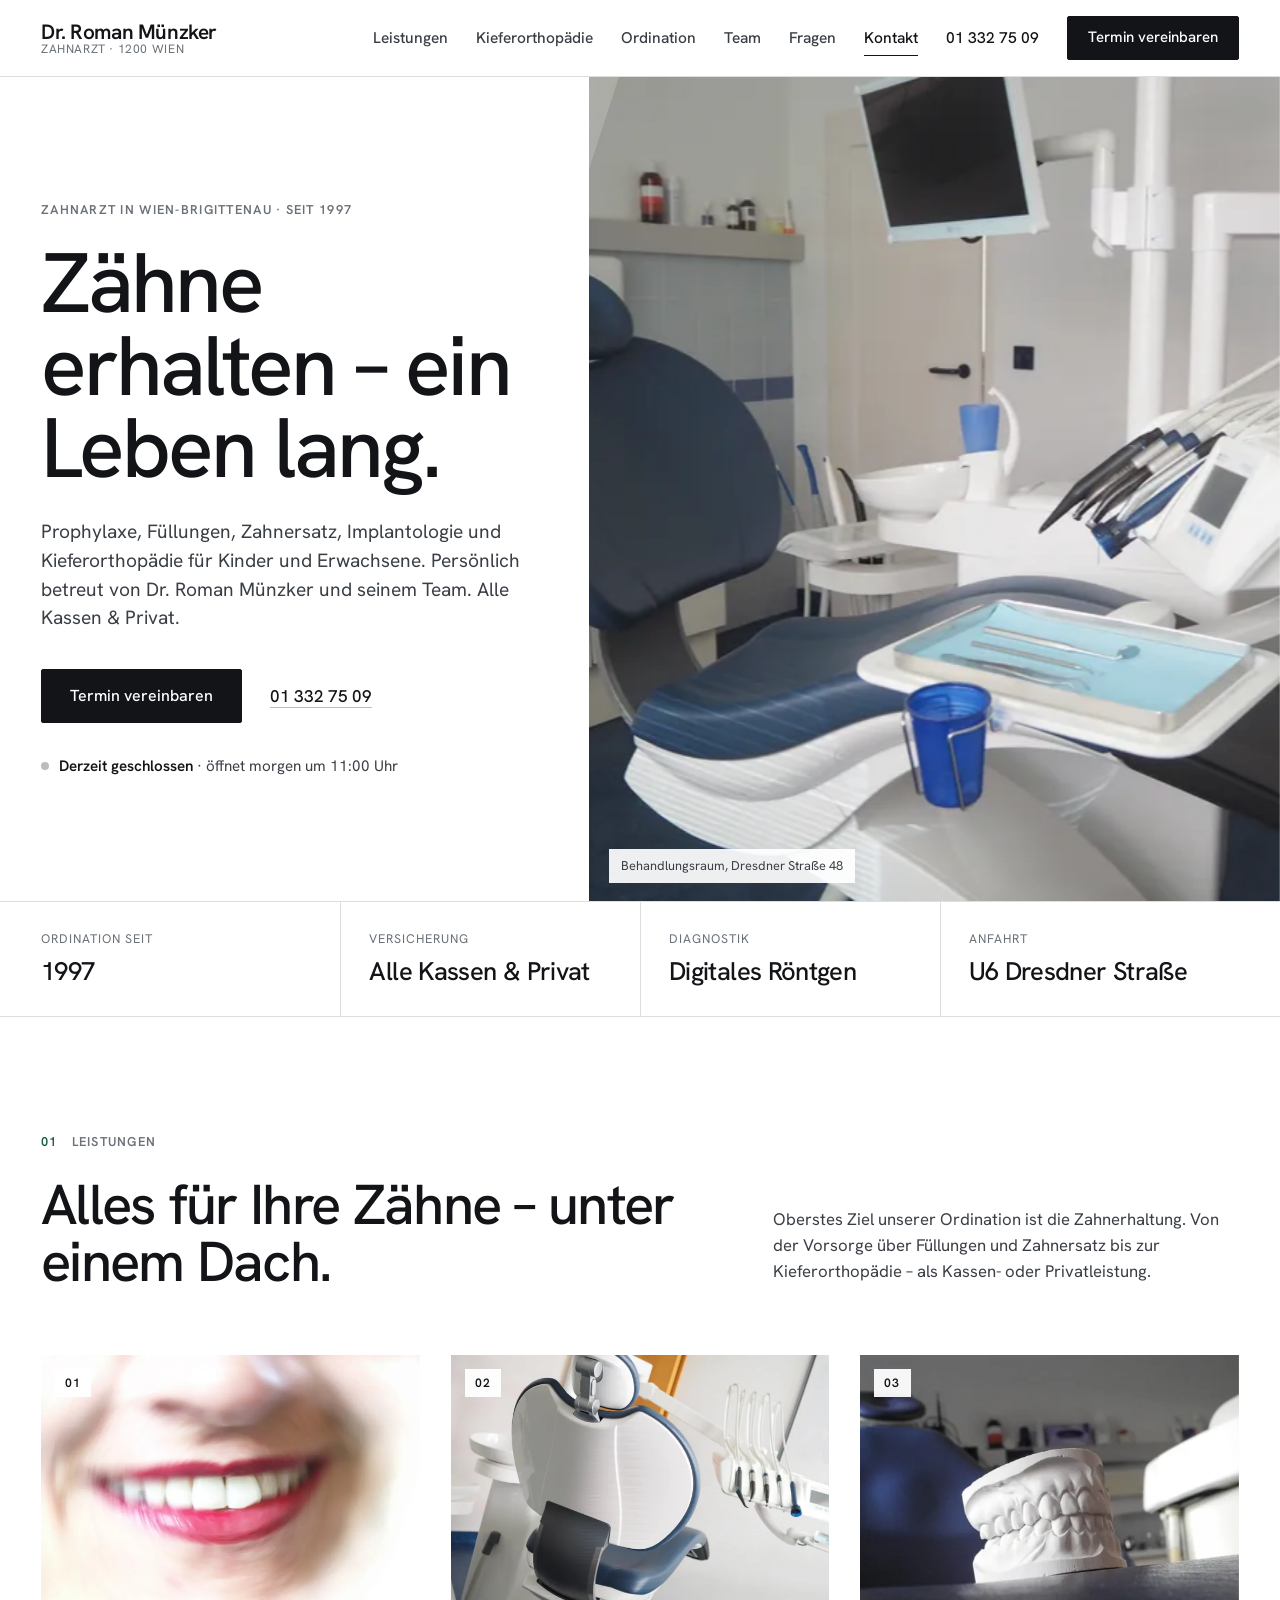
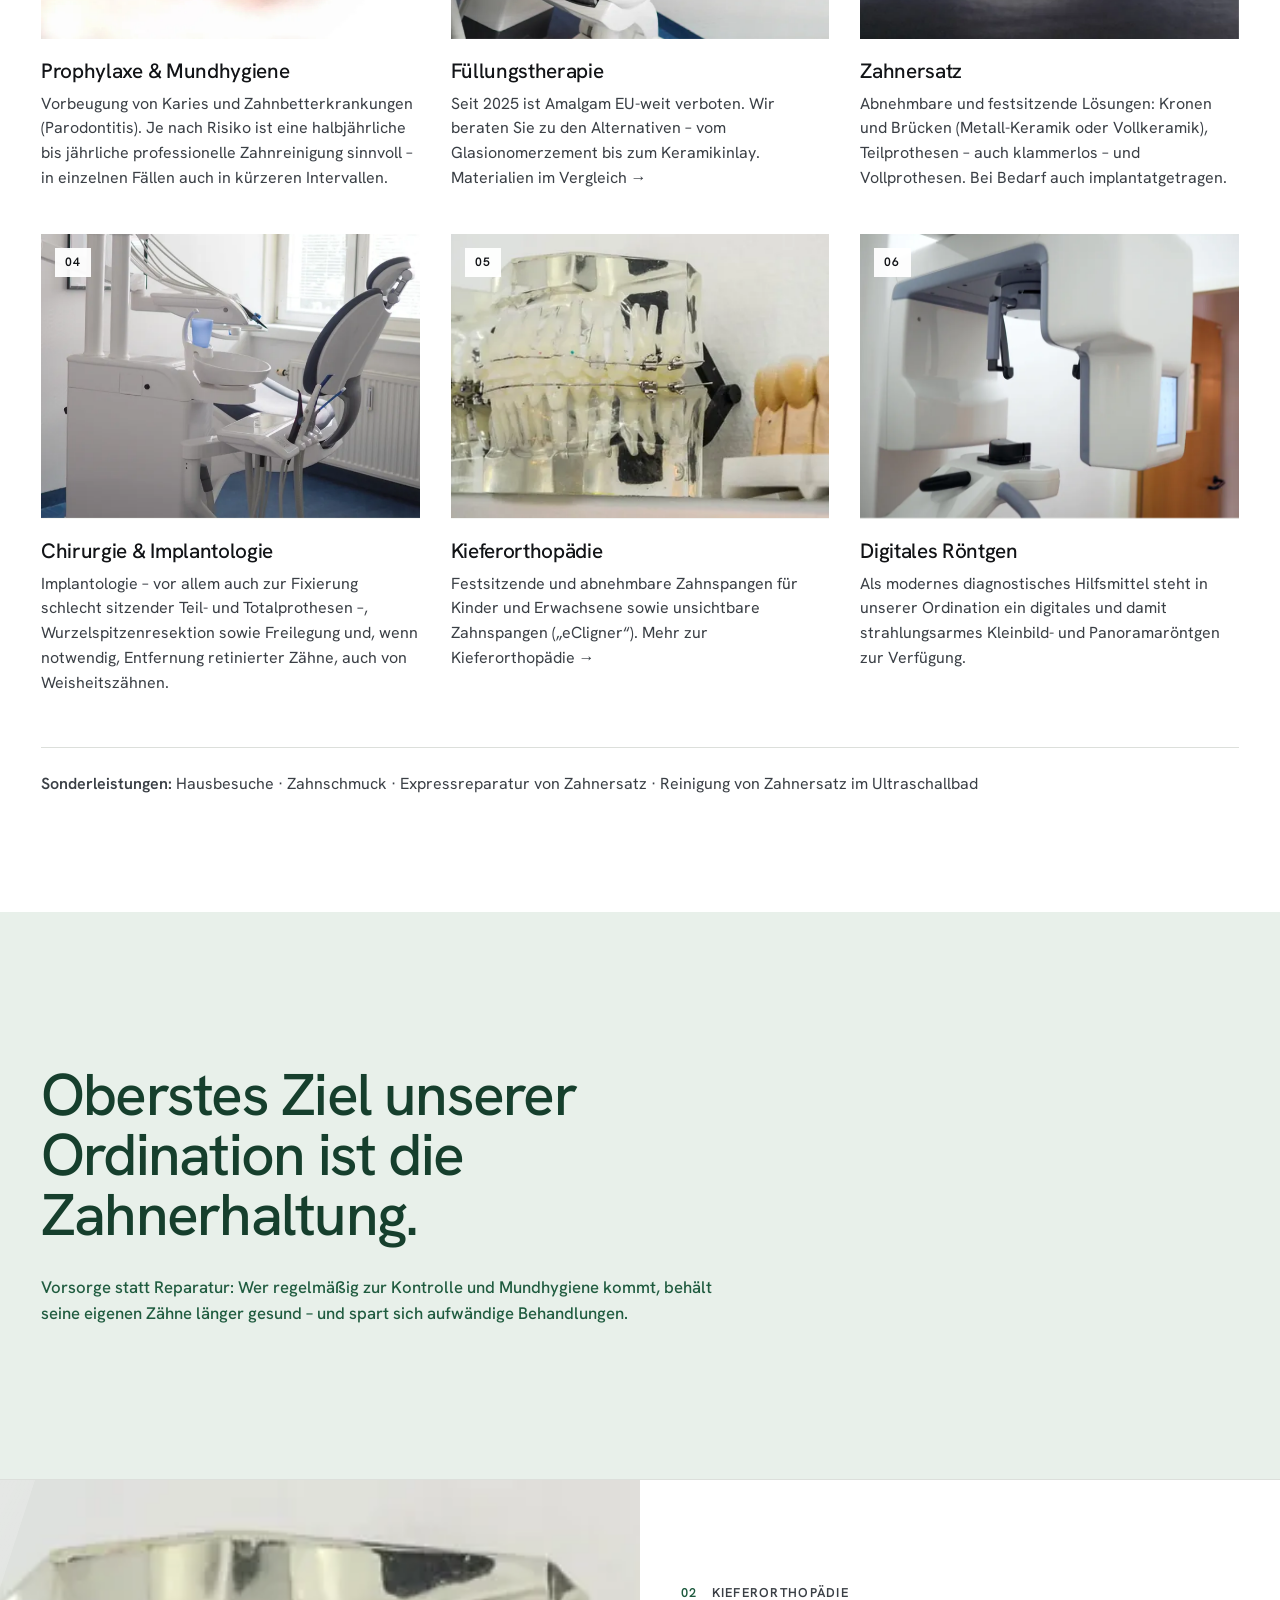
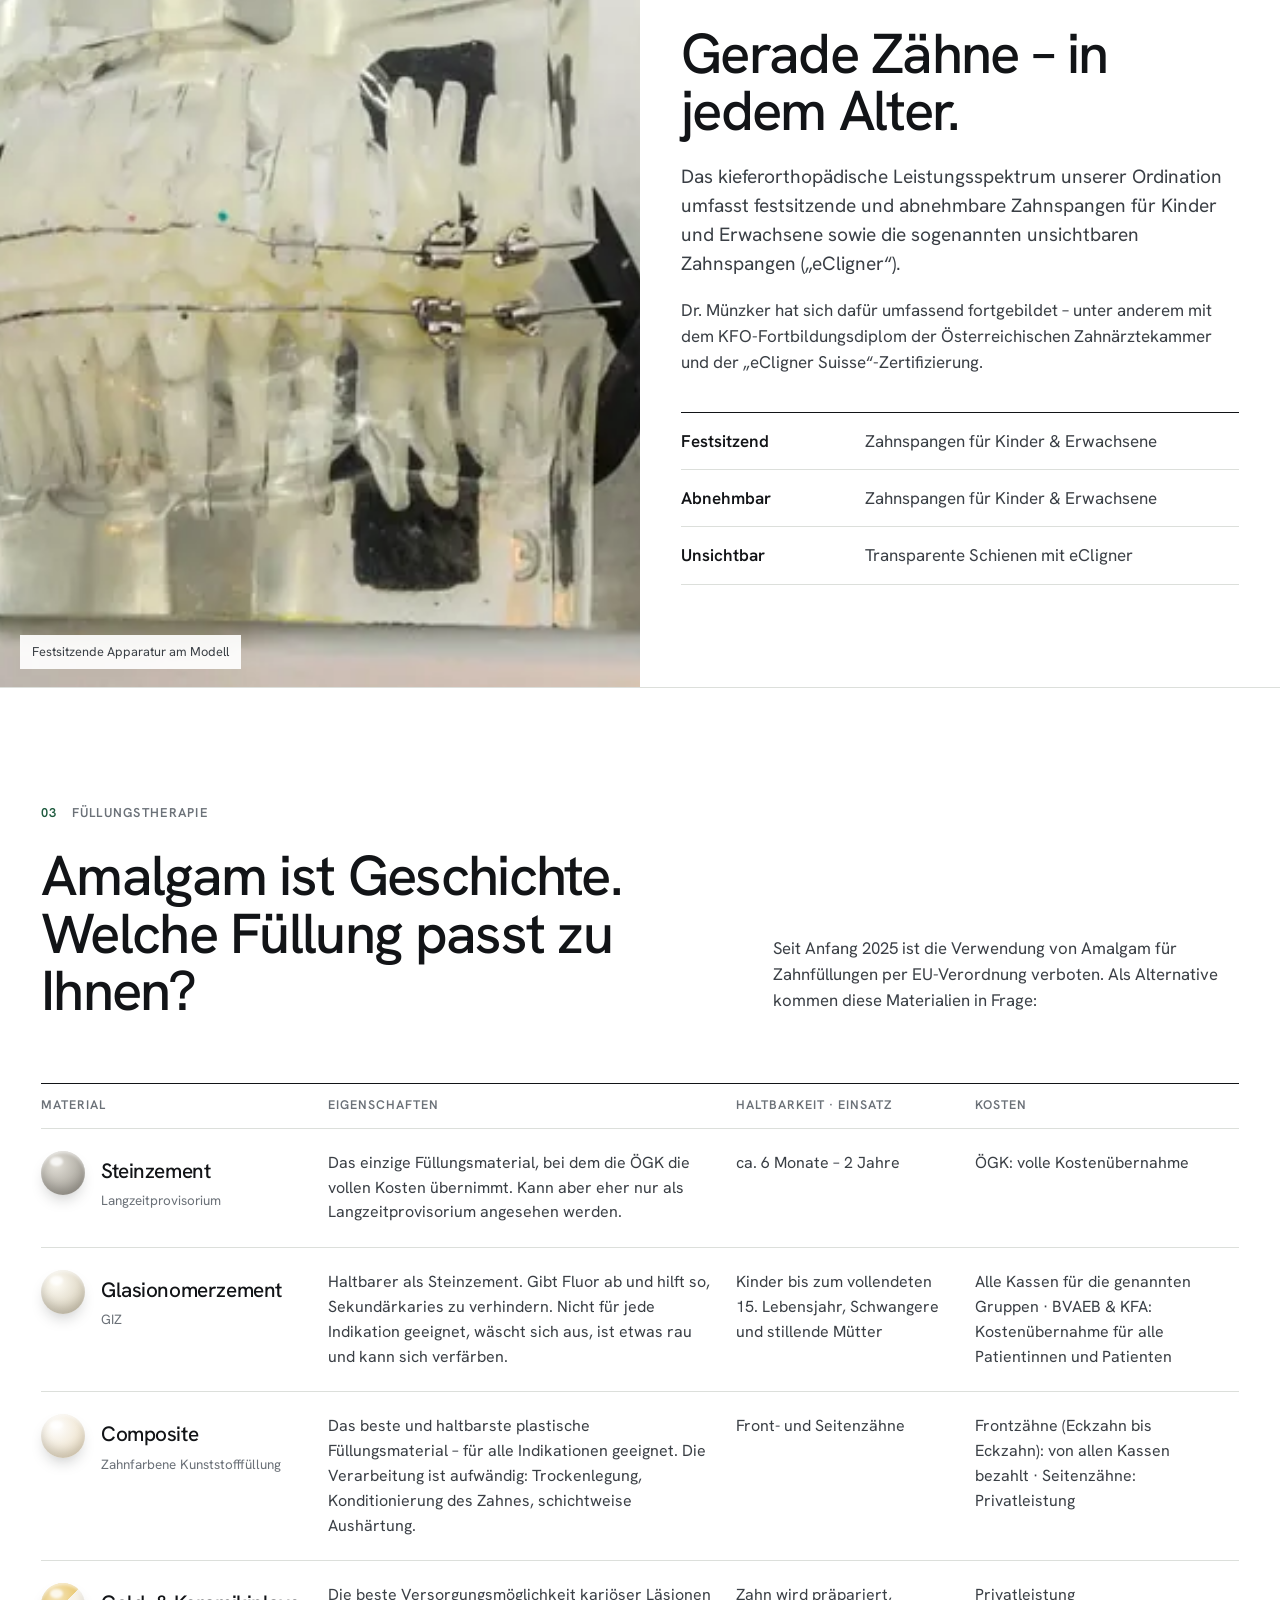
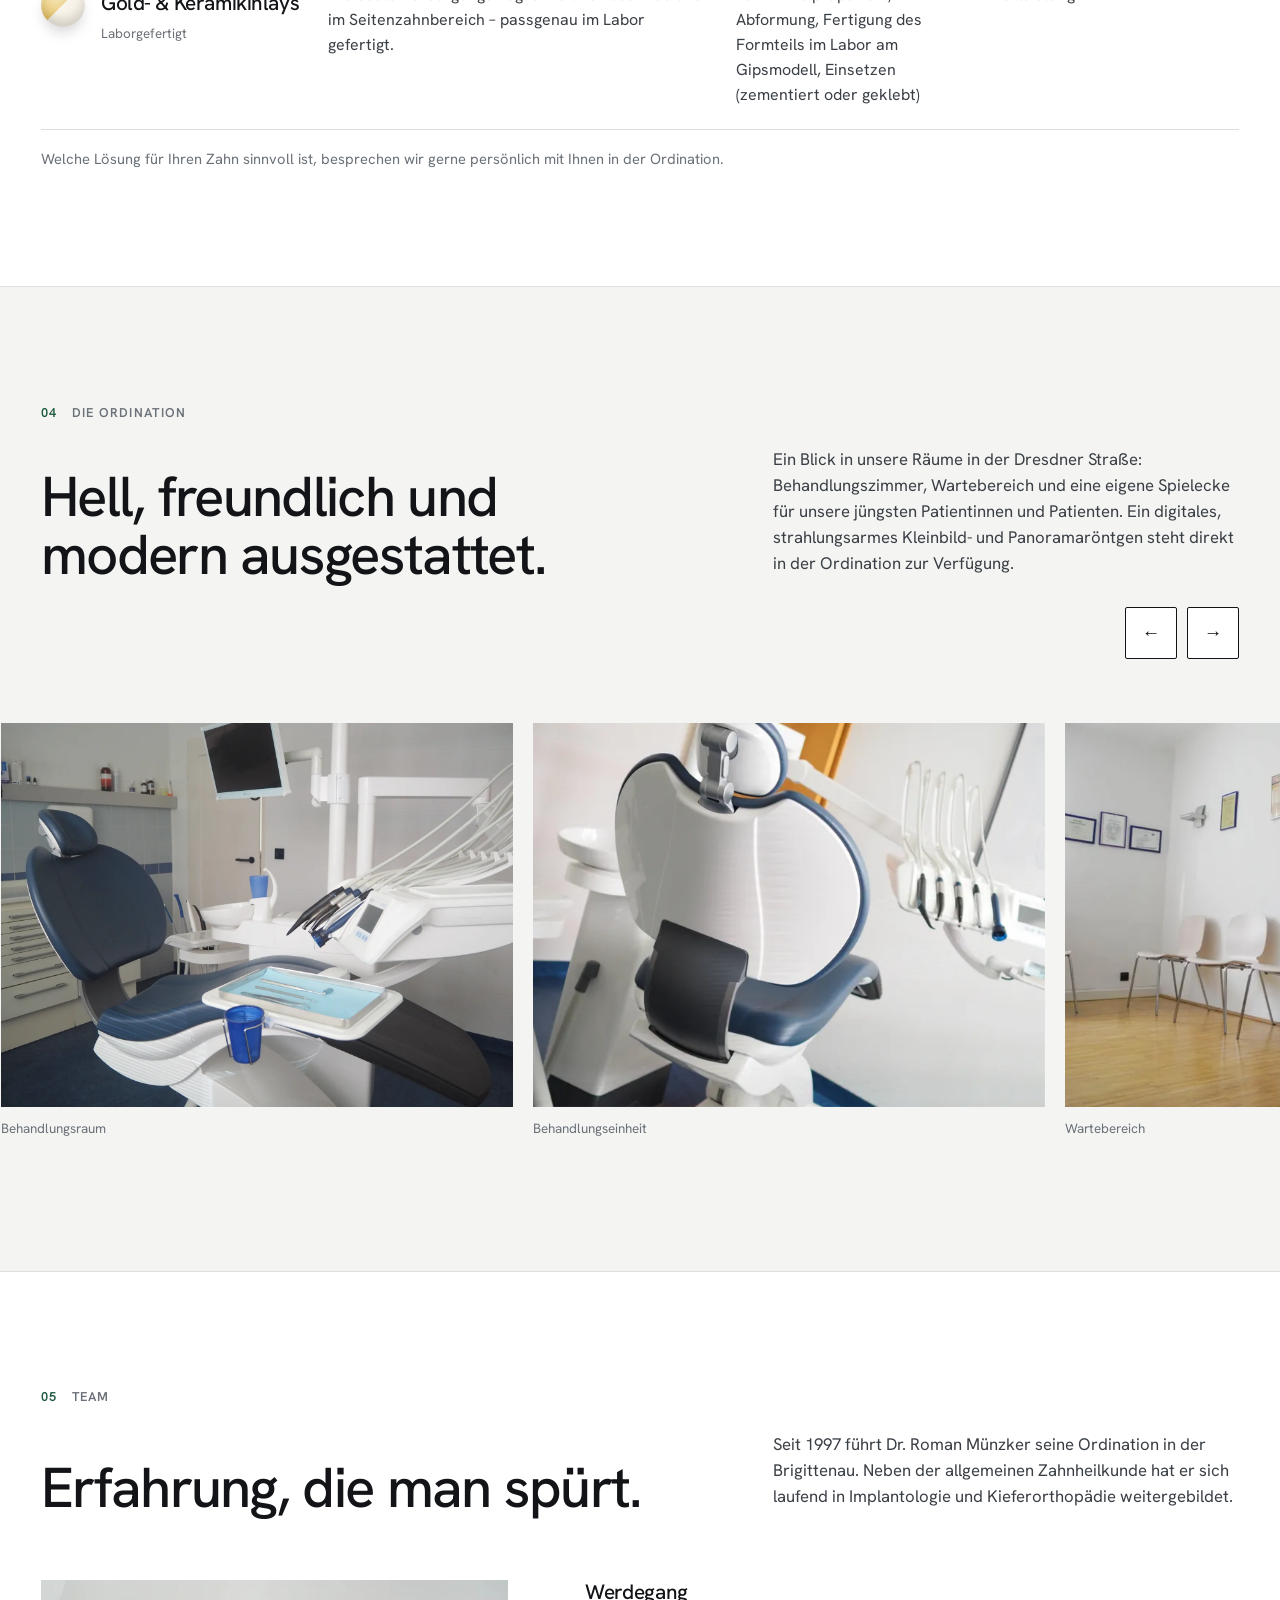
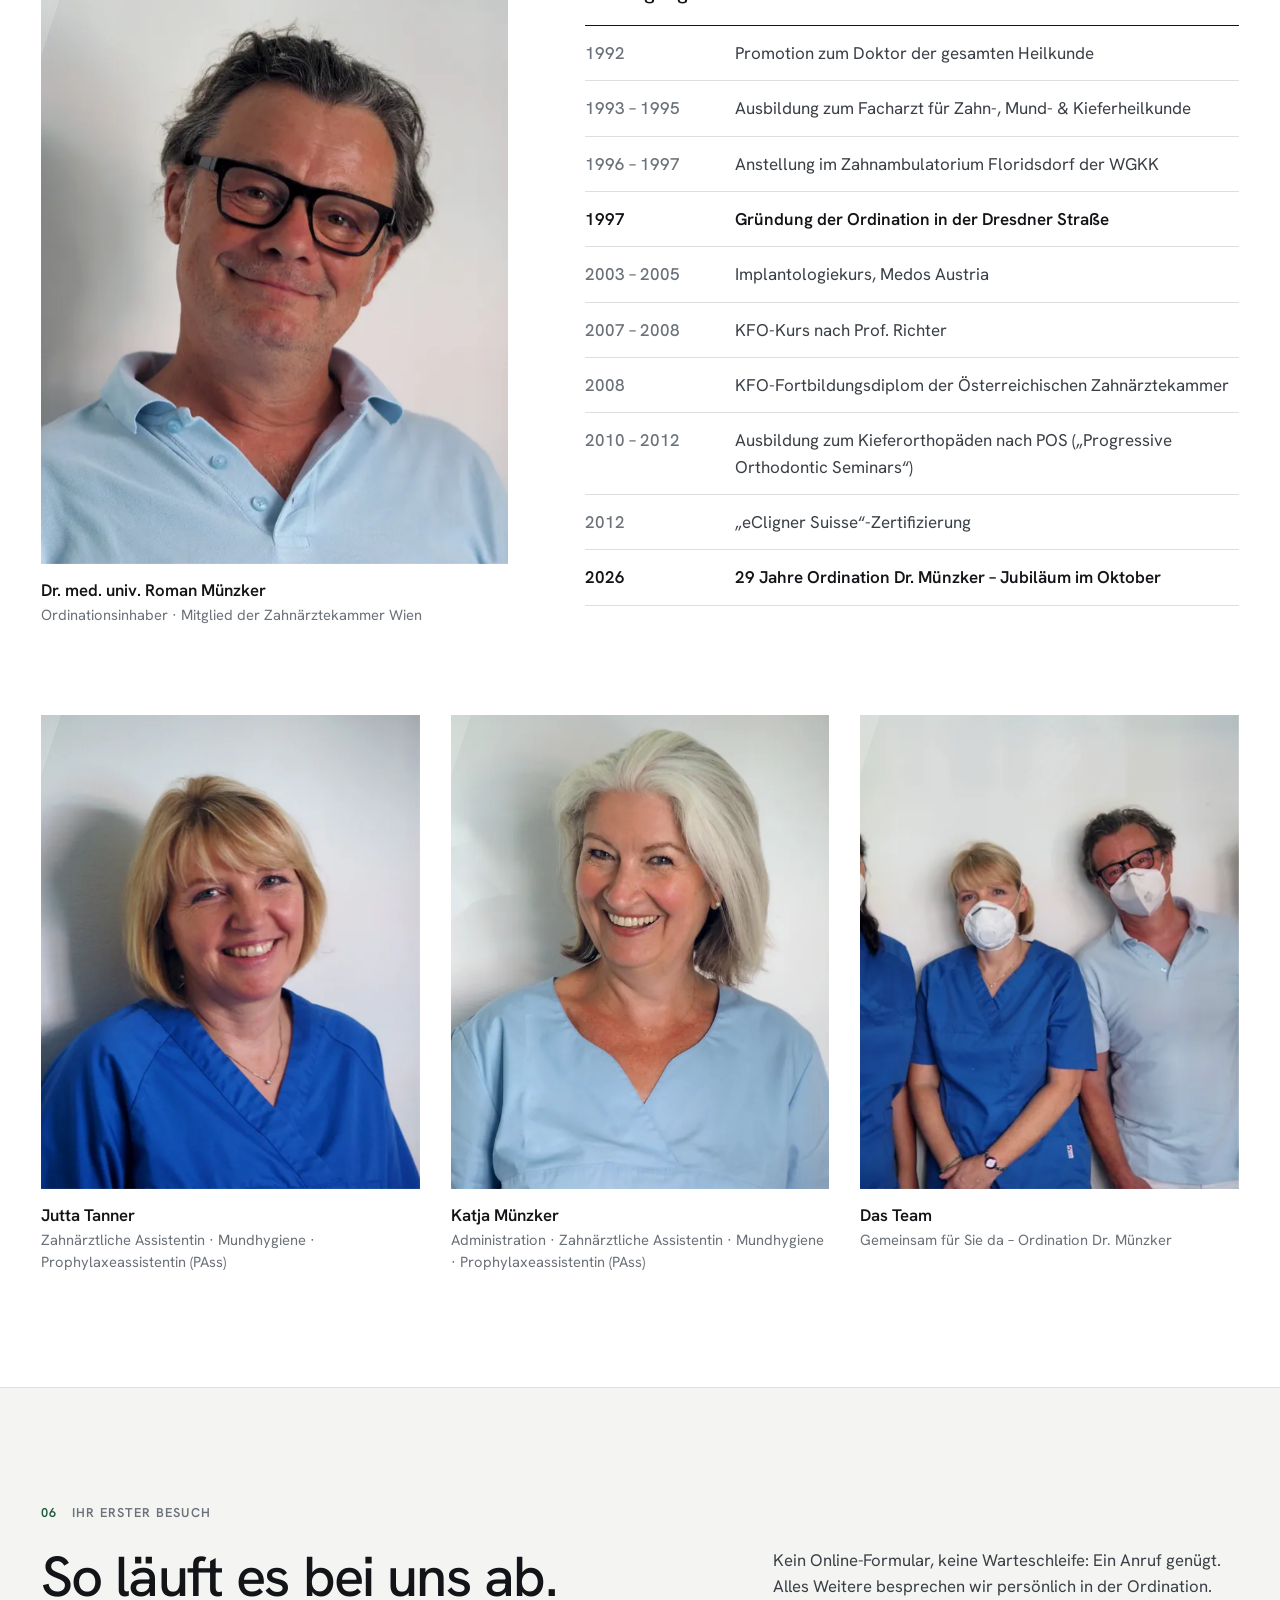
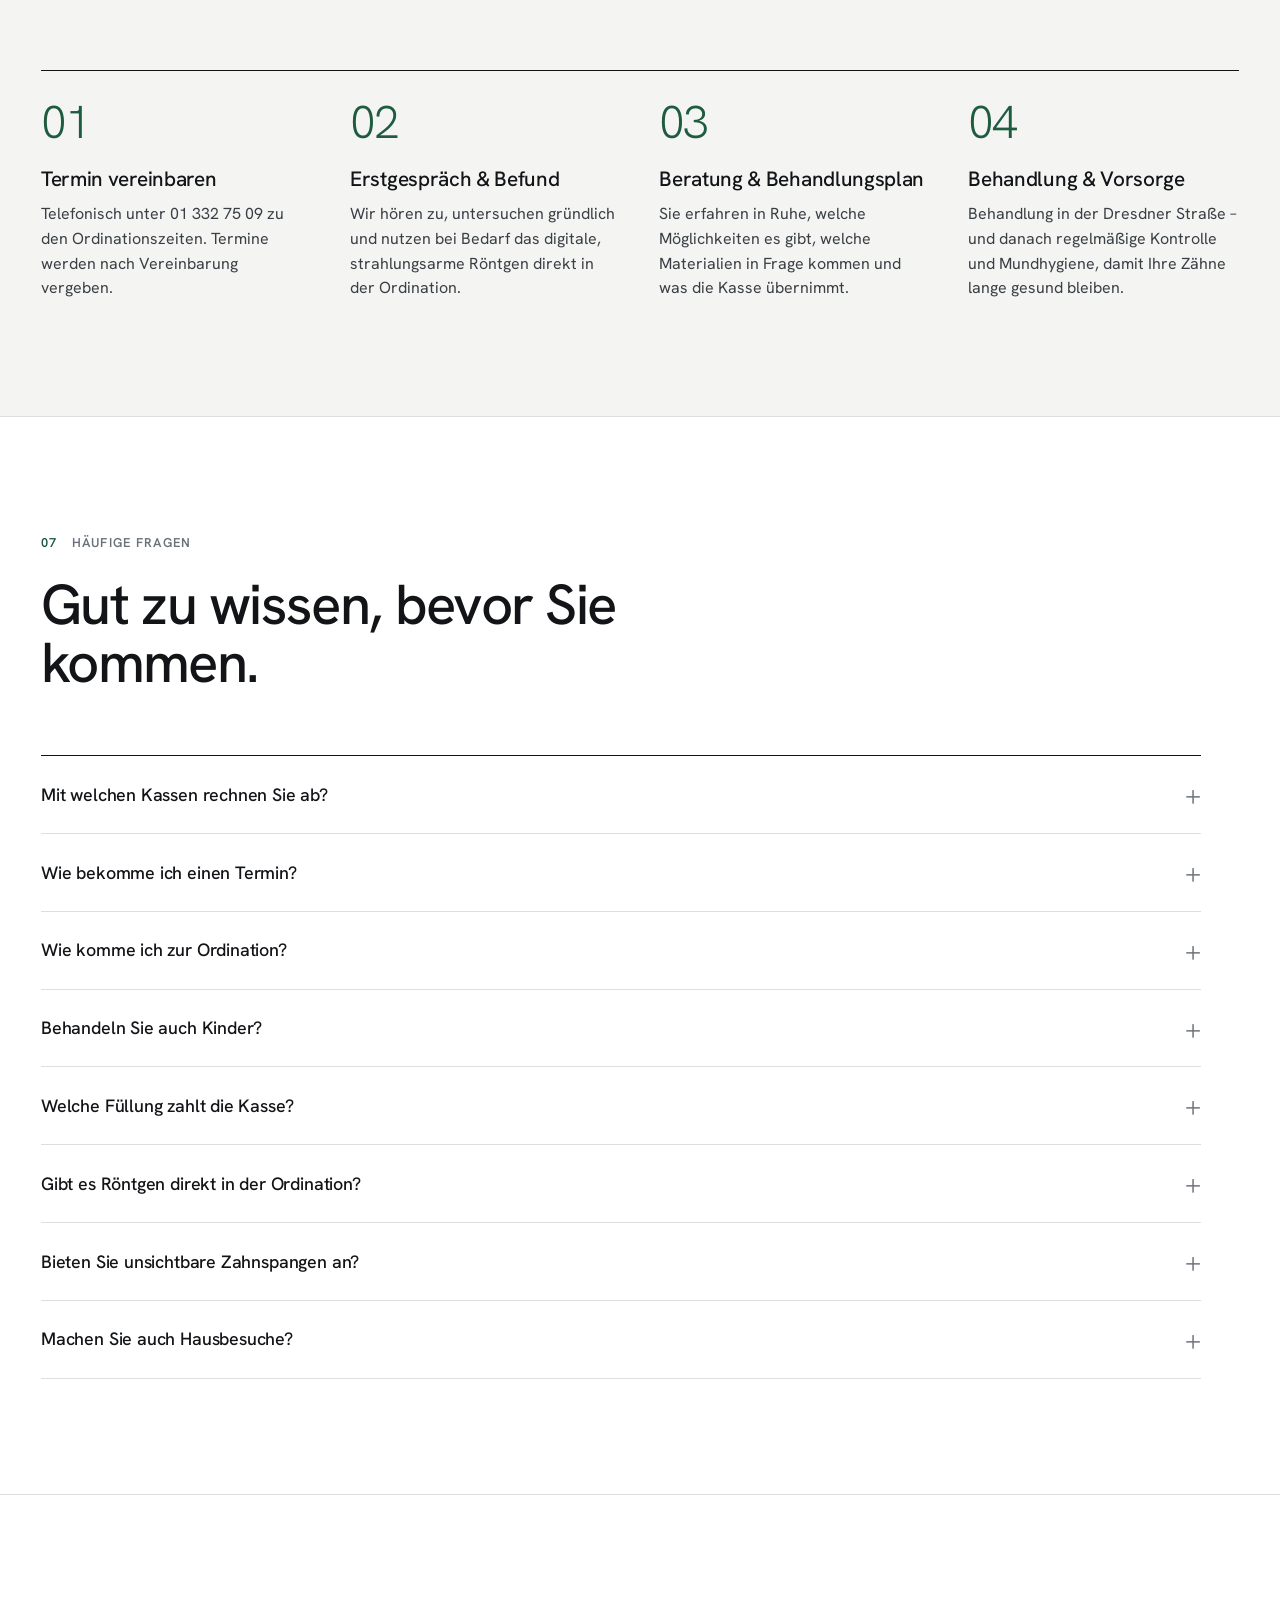
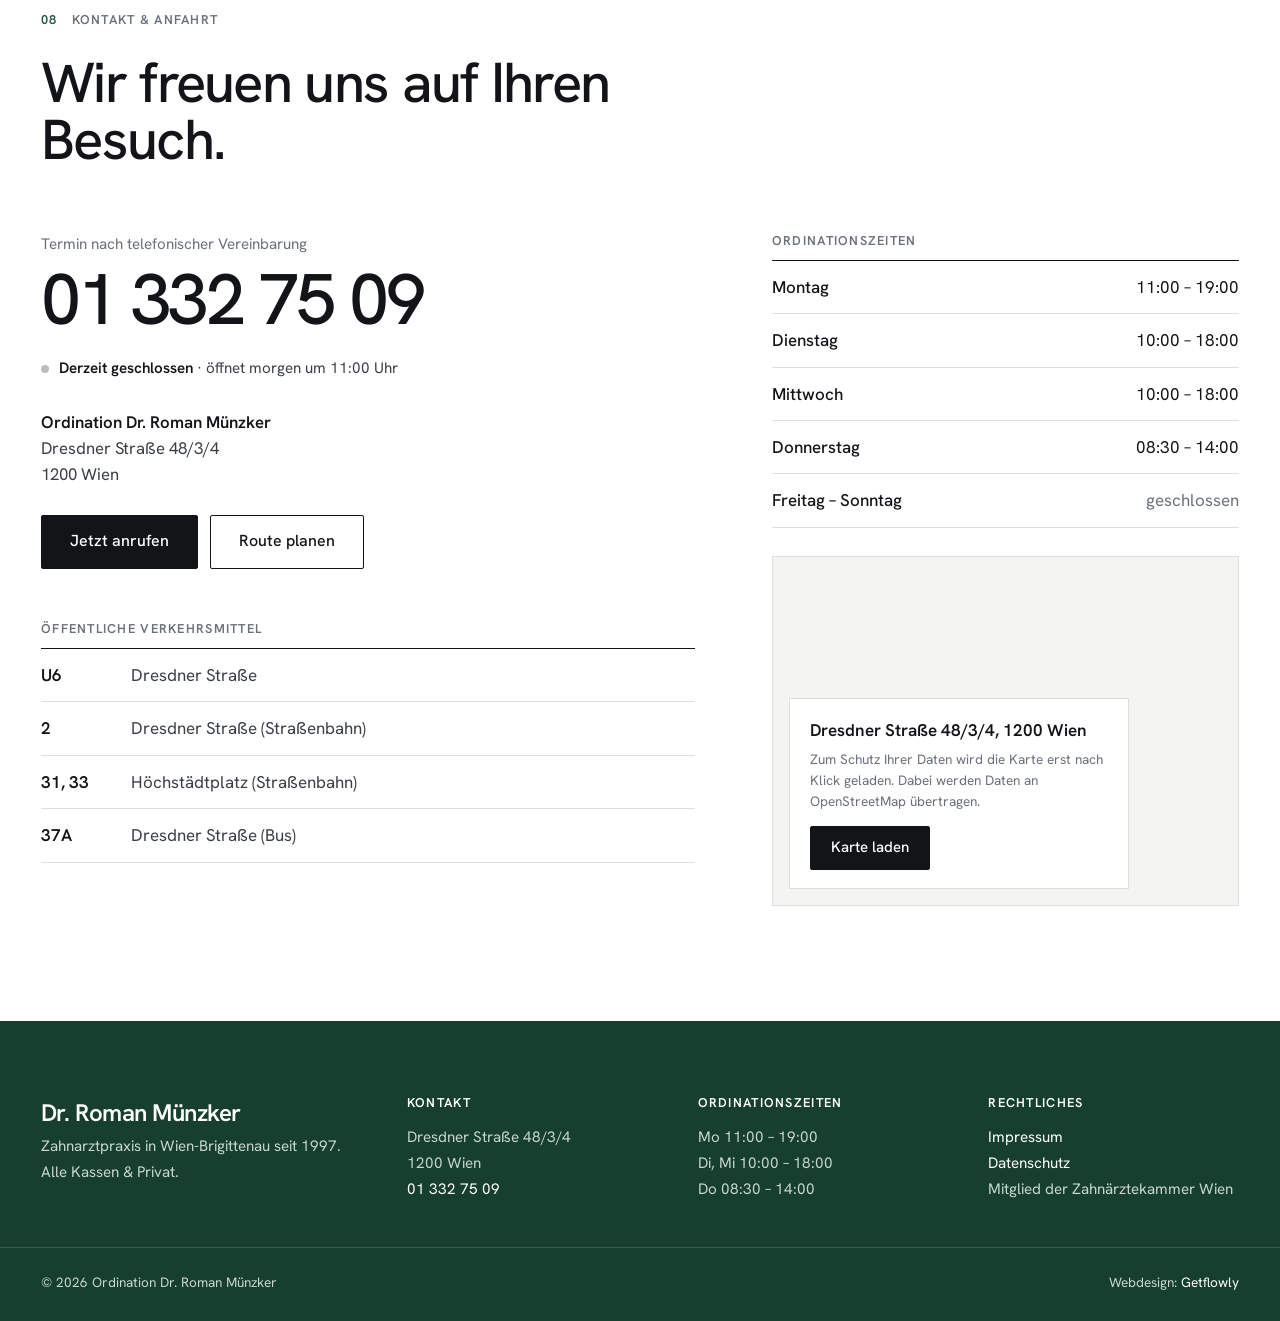
==== v2/index.html @ 0904b0fd "Add v2 draft: full-screen layout with Hanken Grotesk Second design draft in /v2/ next to the unchang" ====
<!doctype html>
<html lang="de-AT" class="no-js">
<head>
  <meta charset="utf-8">
  <meta name="viewport" content="width=device-width, initial-scale=1, viewport-fit=cover">
  <title>Zahnarzt Dr. Roman Münzker – Ordination in 1200 Wien · Alle Kassen</title>
  <meta name="description" content="Zahnarztpraxis Dr. Roman Münzker in Wien-Brigittenau seit 1997: Prophylaxe, Füllungen, Zahnersatz, Implantologie und Kieferorthopädie für Kinder und Erwachsene. Alle Kassen &amp; Privat. Tel. 01 332 75 09.">
  <meta name="robots" content="noindex, nofollow">
  <meta name="theme-color" content="#ffffff">
  <link rel="canonical" href="https://www.zahnarzt-muenzker.at/">
  <link rel="icon" href="../favicon.svg" type="image/svg+xml">
  <meta property="og:type" content="website">
  <meta property="og:locale" content="de_AT">
  <meta property="og:title" content="Zahnarzt Dr. Roman Münzker – 1200 Wien">
  <meta property="og:description" content="Ihre Zahnarztpraxis in der Brigittenau seit 1997. Alle Kassen &amp; Privat.">
  <meta property="og:image" content="../assets/img/behandlung-2-1600.webp">
  <link rel="preload" href="assets/fonts/hanken-grotesk-latin-wght-normal.woff2" as="font" type="font/woff2" crossorigin>
  <link rel="stylesheet" href="assets/css/style.css">
</head>
<body>
  <a class="skip-link" href="#main">Zum Inhalt springen</a>

  <header class="header" id="header">
    <div class="wrap header__row">
      <a class="brand" href="#top">
        <span class="brand__name">Dr. Roman Münzker</span>
        <span class="brand__sub">Zahnarzt · 1200 Wien</span>
      </a>
      <nav class="nav" id="nav" aria-label="Hauptnavigation">
        <a href="#leistungen">Leistungen</a>
        <a href="#kfo">Kieferorthopädie</a>
        <a href="#ordination">Ordination</a>
        <a href="#team">Team</a>
        <a href="#fragen">Fragen</a>
        <a href="#kontakt">Kontakt</a>
        <a class="nav__phone" href="tel:+4313327509">01 332 75 09</a>
      </nav>
      <a class="btn btn--sm header__cta" href="tel:+4313327509">Termin vereinbaren</a>
      <button class="menu-toggle" id="menu-toggle" aria-label="Menü öffnen" aria-expanded="false" aria-controls="nav"><span class="menu-toggle__open">Menü</span><span class="menu-toggle__close">Schließen</span></button>
    </div>
  </header>

  <main id="main">

    <section class="hero" id="top">
      <div class="hero__text">
        <div class="hero__inner">
          <p class="kicker">Zahnarzt in Wien-Brigittenau · seit 1997</p>
          <h1>Zähne erhalten – ein Leben lang.</h1>
          <p class="lead">Prophylaxe, Füllungen, Zahnersatz, Implantologie und Kieferorthopädie für Kinder und Erwachsene. Persönlich betreut von Dr.&nbsp;Roman Münzker und seinem Team. Alle Kassen &amp; Privat.</p>
          <div class="hero__actions">
            <a class="btn" href="tel:+4313327509">Termin vereinbaren</a>
            <a class="textlink" href="tel:+4313327509">01 332 75 09</a>
          </div>
          <p class="status" data-status><span class="status__dot" aria-hidden="true"></span><span data-status-text>Mo 11–19 · Di &amp; Mi 10–18 · Do 8:30–14 Uhr</span></p>
        </div>
      </div>
      <figure class="hero__photo">
        <div class="media media--hero"><img src="../assets/img/behandlung-2-1600.webp"
             srcset="../assets/img/behandlung-2-800.webp 800w, ../assets/img/behandlung-2-1600.webp 1600w, ../assets/img/behandlung-2-2200.webp 2200w"
             sizes="(max-width: 900px) 100vw, 54vw" alt="Behandlungsraum der Ordination mit moderner Behandlungseinheit" width="1600" height="1200" fetchpriority="high"></div>
        <figcaption>Behandlungsraum, Dresdner Straße 48</figcaption>
      </figure>
    </section>

    <div class="facts">
      <div class="wrap facts__grid">
        <div class="reveal"><small>Ordination seit</small><b>1997</b></div>
        <div class="reveal"><small>Versicherung</small><b>Alle Kassen &amp; Privat</b></div>
        <div class="reveal"><small>Diagnostik</small><b>Digitales Röntgen</b></div>
        <div class="reveal"><small>Anfahrt</small><b>U6 Dresdner Straße</b></div>
      </div>
    </div>

    <section class="section" id="leistungen" aria-labelledby="leistungen-title">
      <div class="wrap">
        <div class="reveal section__head">
          <p class="kicker"><span>01</span>Leistungen</p>
          <h2 id="leistungen-title">Alles für Ihre Zähne – unter einem Dach.</h2>
          <p class="section__intro">Oberstes Ziel unserer Ordination ist die Zahnerhaltung. Von der Vorsorge über Füllungen und Zahnersatz bis zur Kieferorthopädie – als Kassen- oder Privatleistung.</p>
        </div>
        <div class="cards">
          <article class="reveal card">
            <span class="card__num">01</span>
            <div class="media"><img src="../assets/img/laecheln-750.webp" alt="" width="750" height="563" loading="lazy"></div>
            <h3>Prophylaxe &amp; Mundhygiene</h3>
            <p>Vorbeugung von Karies und Zahnbetterkrankungen (Parodontitis). Je nach Risiko ist eine halbjährliche bis jährliche professionelle Zahnreinigung sinnvoll – in einzelnen Fällen auch in kürzeren Intervallen.</p>
          </article>
          <a class="reveal card card--link" href="#fuellungen">
            <span class="card__num">02</span>
            <div class="media"><img src="../assets/img/behandlung-1-700.webp" alt="" width="700" height="911" loading="lazy"></div>
            <h3>Füllungstherapie</h3>
            <p>Seit 2025 ist Amalgam EU-weit verboten. Wir beraten Sie zu den Alternativen – vom Glasionomerzement bis zum Keramikinlay. Materialien im Vergleich →</p>
          </a>
          <article class="reveal card">
            <span class="card__num">03</span>
            <div class="media"><img src="../assets/img/zahnmodell-800.webp" alt="" width="800" height="424" loading="lazy"></div>
            <h3>Zahnersatz</h3>
            <p>Abnehmbare und festsitzende Lösungen: Kronen und Brücken (Metall-Keramik oder Vollkeramik), Teilprothesen – auch klammerlos – und Vollprothesen. Bei Bedarf auch implantatgetragen.</p>
          </article>
          <article class="reveal card">
            <span class="card__num">04</span>
            <div class="media"><img src="../assets/img/behandlung-3-700.webp" alt="" width="700" height="933" loading="lazy"></div>
            <h3>Chirurgie &amp; Implantologie</h3>
            <p>Implantologie – vor allem auch zur Fixierung schlecht sitzender Teil- und Totalprothesen –, Wurzelspitzenresektion sowie Freilegung und, wenn notwendig, Entfernung retinierter Zähne, auch von Weisheitszähnen.</p>
          </article>
          <a class="reveal card card--link" href="#kfo">
            <span class="card__num">05</span>
            <div class="media"><img src="../assets/img/kieferorthopaedie-800.webp" alt="" width="800" height="353" loading="lazy"></div>
            <h3>Kieferorthopädie</h3>
            <p>Festsitzende und abnehmbare Zahnspangen für Kinder und Erwachsene sowie unsichtbare Zahnspangen („eCligner“). Mehr zur Kieferorthopädie →</p>
          </a>
          <article class="reveal card">
            <span class="card__num">06</span>
            <div class="media"><img src="../assets/img/panoramaroentgen-800.webp" alt="" width="800" height="624" loading="lazy"></div>
            <h3>Digitales Röntgen</h3>
            <p>Als modernes diagnostisches Hilfsmittel steht in unserer Ordination ein digitales und damit strahlungsarmes Kleinbild- und Panoramaröntgen zur Verfügung.</p>
          </article>
        </div>
        <p class="reveal extras"><b>Sonderleistungen:</b> Hausbesuche · Zahnschmuck · Expressreparatur von Zahnersatz · Reinigung von Zahnersatz im Ultraschallbad</p>
      </div>
    </section>

    <section class="statement" aria-label="Leitsatz">
      <div class="wrap">
        <p class="reveal">Oberstes Ziel unserer Ordination ist die Zahnerhaltung.<small>Vorsorge statt Reparatur: Wer regelmäßig zur Kontrolle und Mundhygiene kommt, behält seine eigenen Zähne länger gesund – und spart sich aufwändige Behandlungen.</small></p>
      </div>
    </section>

    <section class="section--rule" id="kfo" aria-labelledby="kfo-title">
      <div class="split">
        <figure class="split__photo">
          <div class="media"><img src="../assets/img/kieferorthopaedie-1024.webp" srcset="../assets/img/kieferorthopaedie-800.webp 800w, ../assets/img/kieferorthopaedie-1024.webp 1024w" sizes="(max-width: 900px) 100vw, 50vw" alt="Kieferorthopädische Modelle und transparente Zahnschienen" width="1024" height="452" loading="lazy"></div>
          <figcaption>Festsitzende Apparatur am Modell</figcaption>
        </figure>
        <div class="split__text">
          <div class="reveal split__inner">
            <p class="kicker"><span>02</span>Kieferorthopädie</p>
            <h2 id="kfo-title">Gerade Zähne – in jedem Alter.</h2>
            <p class="lead">Das kieferorthopädische Leistungsspektrum unserer Ordination umfasst festsitzende und abnehmbare Zahnspangen für Kinder und Erwachsene sowie die sogenannten unsichtbaren Zahnspangen („eCligner“).</p>
            <p>Dr. Münzker hat sich dafür umfassend fortgebildet – unter anderem mit dem KFO-Fortbildungsdiplom der Österreichischen Zahnärztekammer und der „eCligner Suisse“-Zertifizierung.</p>
            <dl class="deflist">
              <div><dt>Festsitzend</dt><dd>Zahnspangen für Kinder &amp; Erwachsene</dd></div>
              <div><dt>Abnehmbar</dt><dd>Zahnspangen für Kinder &amp; Erwachsene</dd></div>
              <div><dt>Unsichtbar</dt><dd>Transparente Schienen mit eCligner</dd></div>
            </dl>
          </div>
        </div>
      </div>
    </section>

    <section class="section section--rule" id="fuellungen" aria-labelledby="fuellungen-title">
      <div class="wrap">
        <div class="reveal section__head">
          <p class="kicker"><span>03</span>Füllungstherapie</p>
          <h2 id="fuellungen-title">Amalgam ist Geschichte. Welche Füllung passt zu Ihnen?</h2>
          <p class="section__intro">Seit Anfang 2025 ist die Verwendung von Amalgam für Zahnfüllungen per EU-Verordnung verboten. Als Alternative kommen diese Materialien in Frage:</p>
        </div>
        <table class="reveal table">
          <thead>
            <tr><th scope="col">Material</th><th scope="col">Eigenschaften</th><th scope="col">Haltbarkeit · Einsatz</th><th scope="col">Kosten</th></tr>
          </thead>
          <tbody>
            <tr>
              <th scope="row"><span class="matcell"><span class="swatch swatch--stein" aria-hidden="true"></span><span class="mat">Steinzement<small>Langzeitprovisorium</small></span></span></th>
              <td data-label="Eigenschaften">Das einzige Füllungsmaterial, bei dem die ÖGK die vollen Kosten übernimmt. Kann aber eher nur als Langzeitprovisorium angesehen werden.</td>
              <td data-label="Haltbarkeit · Einsatz">ca. 6 Monate – 2 Jahre</td>
              <td data-label="Kosten">ÖGK: volle Kostenübernahme</td>
            </tr>
            <tr>
              <th scope="row"><span class="matcell"><span class="swatch swatch--giz" aria-hidden="true"></span><span class="mat">Glasionomerzement<small>GIZ</small></span></span></th>
              <td data-label="Eigenschaften">Haltbarer als Steinzement. Gibt Fluor ab und hilft so, Sekundärkaries zu verhindern. Nicht für jede Indikation geeignet, wäscht sich aus, ist etwas rau und kann sich verfärben.</td>
              <td data-label="Haltbarkeit · Einsatz">Kinder bis zum vollendeten 15. Lebensjahr, Schwangere und stillende Mütter</td>
              <td data-label="Kosten">Alle Kassen für die genannten Gruppen · BVAEB &amp; KFA: Kostenübernahme für alle Patientinnen und Patienten</td>
            </tr>
            <tr>
              <th scope="row"><span class="matcell"><span class="swatch swatch--composite" aria-hidden="true"></span><span class="mat">Composite<small>Zahnfarbene Kunststofffüllung</small></span></span></th>
              <td data-label="Eigenschaften">Das beste und haltbarste plastische Füllungsmaterial – für alle Indikationen geeignet. Die Verarbeitung ist aufwändig: Trockenlegung, Konditionierung des Zahnes, schichtweise Aushärtung.</td>
              <td data-label="Haltbarkeit · Einsatz">Front- und Seitenzähne</td>
              <td data-label="Kosten">Frontzähne (Eckzahn bis Eckzahn): von allen Kassen bezahlt · Seitenzähne: Privatleistung</td>
            </tr>
            <tr>
              <th scope="row"><span class="matcell"><span class="swatch swatch--gold" aria-hidden="true"></span><span class="mat">Gold- &amp; Keramikinlays<small>Laborgefertigt</small></span></span></th>
              <td data-label="Eigenschaften">Die beste Versorgungsmöglichkeit kariöser Läsionen im Seitenzahnbereich – passgenau im Labor gefertigt.</td>
              <td data-label="Haltbarkeit · Einsatz">Zahn wird präpariert, Abformung, Fertigung des Formteils im Labor am Gipsmodell, Einsetzen (zementiert oder geklebt)</td>
              <td data-label="Kosten">Privatleistung</td>
            </tr>
          </tbody>
        </table>
        <p class="reveal footnote">Welche Lösung für Ihren Zahn sinnvoll ist, besprechen wir gerne persönlich mit Ihnen in der Ordination.</p>
      </div>
    </section>

    <section class="section section--rule section--surface" id="ordination" aria-labelledby="ordination-title">
      <div class="wrap">
        <div class="reveal section__head">
          <p class="kicker"><span>04</span>Die Ordination</p>
          <h2 id="ordination-title">Hell, freundlich und modern ausgestattet.</h2>
          <p class="section__intro">Ein Blick in unsere Räume in der Dresdner Straße: Behandlungszimmer, Wartebereich und eine eigene Spielecke für unsere jüngsten Patientinnen und Patienten. Ein digitales, strahlungsarmes Kleinbild- und Panoramaröntgen steht direkt in der Ordination zur Verfügung.</p>
          <div class="section__aside strip-nav" aria-label="Galerie blättern">
            <button class="strip-btn" type="button" data-strip="prev" aria-label="Zurück">←</button>
            <button class="strip-btn" type="button" data-strip="next" aria-label="Weiter">→</button>
          </div>
        </div>
      </div>
      <div class="strip" id="gallery" tabindex="0" aria-label="Bilder aus der Ordination – horizontal scrollen">
        <button class="reveal g" data-full="../assets/img/behandlung-2-2200.webp"><div class="media"><img src="../assets/img/behandlung-2-1600.webp" alt="Behandlungsraum mit Behandlungseinheit und Monitor" loading="lazy" width="1600" height="1200"></div><span class="cap">Behandlungsraum</span></button>
        <button class="reveal g" data-full="../assets/img/behandlung-1-1400.webp"><div class="media"><img src="../assets/img/behandlung-1-700.webp" alt="Behandlungsstuhl im Detail" loading="lazy" width="700" height="911"></div><span class="cap">Behandlungseinheit</span></button>
        <button class="reveal g" data-full="../assets/img/wartezimmer-1-1024.webp"><div class="media"><img src="../assets/img/wartezimmer-1-800.webp" alt="Heller Wartebereich mit Stühlen" loading="lazy" width="800" height="570"></div><span class="cap">Wartebereich</span></button>
        <button class="reveal g" data-full="../assets/img/kinderecke-2-1600.webp"><div class="media"><img src="../assets/img/kinderecke-2-800.webp" alt="Kinderbücher über Zähne auf dem Kindertisch" loading="lazy" width="800" height="600"></div><span class="cap">Kinderecke</span></button>
        <button class="reveal g" data-full="../assets/img/roentgenraum-1600.webp"><div class="media"><img src="../assets/img/roentgenraum-800.webp" alt="Eingang zum Röntgenraum" loading="lazy" width="800" height="600"></div><span class="cap">Röntgenraum</span></button>
        <button class="reveal g" data-full="../assets/img/behandlung-3-1400.webp"><div class="media"><img src="../assets/img/behandlung-3-700.webp" alt="Zweiter Behandlungsraum mit Fenster" loading="lazy" width="700" height="933"></div><span class="cap">Behandlungsraum 2</span></button>
        <button class="reveal g" data-full="../assets/img/panoramaroentgen-1600.webp"><div class="media"><img src="../assets/img/panoramaroentgen-800.webp" alt="Digitales Panoramaröntgengerät" loading="lazy" width="800" height="624"></div><span class="cap">Panoramaröntgen</span></button>
        <button class="reveal g" data-full="../assets/img/modell-1024.webp"><div class="media"><img src="../assets/img/modell-800.webp" alt="Gipsmodell eines Gebisses" loading="lazy" width="800" height="503"></div><span class="cap">Zahnmodell</span></button>
        <button class="reveal g" data-full="../assets/img/kinderecke-3-1600.webp"><div class="media"><img src="../assets/img/kinderecke-3-800.webp" alt="Kleine Spielsachen für Kinder" loading="lazy" width="800" height="600"></div><span class="cap">Für die Kleinen</span></button>
        <button class="reveal g" data-full="../assets/img/wartezimmer-2-1024.webp"><div class="media"><img src="../assets/img/wartezimmer-2-800.webp" alt="Wartebereich mit Bildschirm und Informationen" loading="lazy" width="800" height="610"></div><span class="cap">Wartebereich</span></button>
        <button class="reveal g" data-full="../assets/img/kinderecke-1-1024.webp"><div class="media"><img src="../assets/img/kinderecke-1-800.webp" alt="Spielecke mit Kindertisch und Spielzeug" loading="lazy" width="800" height="600"></div><span class="cap">Spielecke</span></button>
        <button class="reveal g" data-full="../assets/img/praxislabor-1600.webp"><div class="media"><img src="../assets/img/praxislabor-800.webp" alt="Technisches Gerät in der Ordination" loading="lazy" width="800" height="600"></div><span class="cap">Technik</span></button>
      </div>
    </section>

    <section class="section section--rule" id="team" aria-labelledby="team-title">
      <div class="wrap">
        <div class="reveal section__head">
          <p class="kicker"><span>05</span>Team</p>
          <h2 id="team-title">Erfahrung, die man spürt.</h2>
          <p class="section__intro">Seit 1997 führt Dr. Roman Münzker seine Ordination in der Brigittenau. Neben der allgemeinen Zahnheilkunde hat er sich laufend in Implantologie und Kieferorthopädie weitergebildet.</p>
        </div>
        <div class="doctor">
          <figure class="reveal portrait">
            <div class="media"><img src="../assets/img/dr-roman-muenzker-1200.webp" srcset="../assets/img/dr-roman-muenzker-600.webp 600w, ../assets/img/dr-roman-muenzker-1200.webp 1200w" sizes="(max-width: 900px) 100vw, 38vw" alt="Porträt Dr. med. univ. Roman Münzker" width="1200" height="1600" loading="lazy"></div>
            <figcaption><b>Dr. med. univ. Roman Münzker</b>Ordinationsinhaber · Mitglied der Zahnärztekammer Wien</figcaption>
          </figure>
          <div class="reveal cv">
            <h3>Werdegang</h3>
            <table class="cv__table">
              <tbody>
                <tr><th scope="row">1992</th><td>Promotion zum Doktor der gesamten Heilkunde</td></tr>
                <tr><th scope="row">1993 – 1995</th><td>Ausbildung zum Facharzt für Zahn-, Mund- &amp; Kieferheilkunde</td></tr>
                <tr><th scope="row">1996 – 1997</th><td>Anstellung im Zahnambulatorium Floridsdorf der WGKK</td></tr>
                <tr class="is-key"><th scope="row">1997</th><td>Gründung der Ordination in der Dresdner Straße</td></tr>
                <tr><th scope="row">2003 – 2005</th><td>Implantologiekurs, Medos Austria</td></tr>
                <tr><th scope="row">2007 – 2008</th><td>KFO-Kurs nach Prof. Richter</td></tr>
                <tr><th scope="row">2008</th><td>KFO-Fortbildungsdiplom der Österreichischen Zahnärztekammer</td></tr>
                <tr><th scope="row">2010 – 2012</th><td>Ausbildung zum Kieferorthopäden nach POS („Progressive Orthodontic Seminars“)</td></tr>
                <tr><th scope="row">2012</th><td>„eCligner Suisse“-Zertifizierung</td></tr>
                <tr class="is-key"><th scope="row">2026</th><td>29 Jahre Ordination Dr. Münzker – Jubiläum im Oktober</td></tr>
              </tbody>
            </table>
          </div>
        </div>
        <div class="team">
          <figure class="reveal portrait">
            <div class="media"><img src="../assets/img/jutta-tanner-600.webp" srcset="../assets/img/jutta-tanner-600.webp 600w, ../assets/img/jutta-tanner-1000.webp 1000w" sizes="(max-width: 600px) 100vw, 30vw" alt="Porträt Jutta Tanner" width="600" height="800" loading="lazy"></div>
            <figcaption><b>Jutta Tanner</b>Zahnärztliche Assistentin · Mundhygiene · Prophylaxeassistentin (PAss)</figcaption>
          </figure>
          <figure class="reveal portrait">
            <div class="media"><img src="../assets/img/katja-muenzker-600.webp" srcset="../assets/img/katja-muenzker-600.webp 600w, ../assets/img/katja-muenzker-1000.webp 1000w" sizes="(max-width: 600px) 100vw, 30vw" alt="Porträt Katja Münzker" width="600" height="800" loading="lazy"></div>
            <figcaption><b>Katja Münzker</b>Administration · Zahnärztliche Assistentin · Mundhygiene · Prophylaxeassistentin (PAss)</figcaption>
          </figure>
          <figure class="reveal portrait">
            <div class="media"><img src="../assets/img/team-gruppe-800.webp" srcset="../assets/img/team-gruppe-800.webp 800w, ../assets/img/team-gruppe-1600.webp 1600w" sizes="(max-width: 600px) 100vw, 30vw" alt="Das Team der Ordination Dr. Münzker" width="800" height="600" loading="lazy"></div>
            <figcaption><b>Das Team</b>Gemeinsam für Sie da – Ordination Dr. Münzker</figcaption>
          </figure>
        </div>
      </div>
    </section>

    <section class="section section--rule section--surface" id="ablauf" aria-labelledby="ablauf-title">
      <div class="wrap">
        <div class="reveal section__head">
          <p class="kicker"><span>06</span>Ihr erster Besuch</p>
          <h2 id="ablauf-title">So läuft es bei uns ab.</h2>
          <p class="section__intro">Kein Online-Formular, keine Warteschleife: Ein Anruf genügt. Alles Weitere besprechen wir persönlich in der Ordination.</p>
        </div>
        <ol class="steps" style="list-style:none;margin:0;padding:0">
          <li class="reveal step"><div class="step__num">01</div><h3>Termin vereinbaren</h3><p>Telefonisch unter 01 332 75 09 zu den Ordinationszeiten. Termine werden nach Vereinbarung vergeben.</p></li>
          <li class="reveal step"><div class="step__num">02</div><h3>Erstgespräch &amp; Befund</h3><p>Wir hören zu, untersuchen gründlich und nutzen bei Bedarf das digitale, strahlungsarme Röntgen direkt in der Ordination.</p></li>
          <li class="reveal step"><div class="step__num">03</div><h3>Beratung &amp; Behandlungsplan</h3><p>Sie erfahren in Ruhe, welche Möglichkeiten es gibt, welche Materialien in Frage kommen und was die Kasse übernimmt.</p></li>
          <li class="reveal step"><div class="step__num">04</div><h3>Behandlung &amp; Vorsorge</h3><p>Behandlung in der Dresdner Straße – und danach regelmäßige Kontrolle und Mundhygiene, damit Ihre Zähne lange gesund bleiben.</p></li>
        </ol>
      </div>
    </section>

    <section class="section section--rule" id="fragen" aria-labelledby="fragen-title">
      <div class="wrap">
        <div class="reveal section__head">
          <p class="kicker"><span>07</span>Häufige Fragen</p>
          <h2 id="fragen-title">Gut zu wissen, bevor Sie kommen.</h2>
        </div>
        <div class="reveal faq">
          <details>
            <summary>Mit welchen Kassen rechnen Sie ab?</summary>
            <div class="faq__body"><p>Mit allen Kassen. Privatleistungen sind ebenfalls möglich – welche Leistung Kassen- und welche Privatleistung ist, besprechen wir vorab mit Ihnen.</p></div>
          </details>
          <details>
            <summary>Wie bekomme ich einen Termin?</summary>
            <div class="faq__body"><p>Telefonisch unter <a href="tel:+4313327509">01 332 75 09</a> – Montag 11–19 Uhr, Dienstag und Mittwoch 10–18 Uhr, Donnerstag 8:30–14 Uhr. Termine nach Vereinbarung.</p></div>
          </details>
          <details>
            <summary>Wie komme ich zur Ordination?</summary>
            <div class="faq__body"><p>Dresdner Straße 48/3/4, 1200 Wien. Mit der U6 bis Dresdner Straße, mit der Straßenbahn 2 (Dresdner Straße) oder 31 und 33 (Höchstädtplatz), mit dem Bus 37A (Dresdner Straße).</p></div>
          </details>
          <details>
            <summary>Behandeln Sie auch Kinder?</summary>
            <div class="faq__body"><p>Ja. Kinder bis zum vollendeten 15. Lebensjahr erhalten Glasionomerzement-Füllungen als Kassenleistung, kieferorthopädische Behandlungen bieten wir für Kinder und Erwachsene an – und im Wartebereich gibt es eine eigene Spielecke.</p></div>
          </details>
          <details>
            <summary>Welche Füllung zahlt die Kasse?</summary>
            <div class="faq__body"><p>Steinzement übernimmt die ÖGK zur Gänze. Glasionomerzement zahlen alle Kassen für Kinder bis 15, Schwangere und stillende Mütter (BVAEB und KFA für alle). Zahnfarbenes Composite wird im Frontzahnbereich von allen Kassen bezahlt, im Seitenzahnbereich ist es eine Privatleistung. <a href="#fuellungen">Materialien im Vergleich</a></p></div>
          </details>
          <details>
            <summary>Gibt es Röntgen direkt in der Ordination?</summary>
            <div class="faq__body"><p>Ja. Ein digitales und damit strahlungsarmes Kleinbild- und Panoramaröntgen steht in der Ordination zur Verfügung – ohne zusätzlichen Weg zu einem Institut.</p></div>
          </details>
          <details>
            <summary>Bieten Sie unsichtbare Zahnspangen an?</summary>
            <div class="faq__body"><p>Ja, transparente Schienen mit eCligner. Dr. Münzker ist „eCligner Suisse“-zertifiziert und hat das KFO-Fortbildungsdiplom der Österreichischen Zahnärztekammer.</p></div>
          </details>
          <details>
            <summary>Machen Sie auch Hausbesuche?</summary>
            <div class="faq__body"><p>Ja, Hausbesuche gehören zu unseren Sonderleistungen – ebenso Expressreparaturen von Zahnersatz und die Reinigung von Zahnersatz im Ultraschallbad.</p></div>
          </details>
        </div>
      </div>
    </section>

    <section class="section section--rule" id="kontakt" aria-labelledby="kontakt-title">
      <div class="wrap">
        <div class="reveal section__head">
          <p class="kicker"><span>08</span>Kontakt &amp; Anfahrt</p>
          <h2 id="kontakt-title">Wir freuen uns auf Ihren Besuch.</h2>
        </div>
        <div class="contact">
          <div class="reveal contact__main">
            <p class="contact__label">Termin nach telefonischer Vereinbarung</p>
            <a class="phone" href="tel:+4313327509">01 332 75 09</a>
            <p class="status" data-status><span class="status__dot" aria-hidden="true"></span><span data-status-text>Mo 11–19 · Di &amp; Mi 10–18 · Do 8:30–14 Uhr</span></p>
            <address class="contact__addr">
              <b>Ordination Dr. Roman Münzker</b><br>
              Dresdner Straße 48/3/4<br>
              1200 Wien
            </address>
            <div class="contact__actions">
              <a class="btn" href="tel:+4313327509">Jetzt anrufen</a>
              <a class="btn btn--line" href="https://www.google.com/maps/dir/?api=1&amp;destination=Dresdner+Stra%C3%9Fe+48%2C+1200+Wien" target="_blank" rel="noopener">Route planen</a>
            </div>
            <h3 class="contact__h">Öffentliche Verkehrsmittel</h3>
            <table class="transit">
              <tbody>
                <tr><th scope="row">U6</th><td>Dresdner Straße</td></tr>
                <tr><th scope="row">2</th><td>Dresdner Straße (Straßenbahn)</td></tr>
                <tr><th scope="row">31, 33</th><td>Höchstädtplatz (Straßenbahn)</td></tr>
                <tr><th scope="row">37A</th><td>Dresdner Straße (Bus)</td></tr>
              </tbody>
            </table>
          </div>
          <div class="reveal contact__side">
            <h3 class="contact__h">Ordinationszeiten</h3>
            <table class="hours">
              <caption class="sr-only">Ordinationszeiten</caption>
              <tbody>
                <tr data-day="1"><th scope="row">Montag</th><td>11:00 – 19:00</td></tr>
                <tr data-day="2"><th scope="row">Dienstag</th><td>10:00 – 18:00</td></tr>
                <tr data-day="3"><th scope="row">Mittwoch</th><td>10:00 – 18:00</td></tr>
                <tr data-day="4"><th scope="row">Donnerstag</th><td>08:30 – 14:00</td></tr>
                <tr data-day="5,6,0" class="is-closed"><th scope="row">Freitag – Sonntag</th><td>geschlossen</td></tr>
              </tbody>
            </table>
            <div class="map" id="map">
              <div class="map__panel">
                <b>Dresdner Straße 48/3/4, 1200 Wien</b>
                <p>Zum Schutz Ihrer Daten wird die Karte erst nach Klick geladen. Dabei werden Daten an OpenStreetMap übertragen.</p>
                <button class="btn btn--sm" id="map-load" type="button">Karte laden</button>
              </div>
            </div>
          </div>
        </div>
      </div>
    </section>
  </main>

  <footer class="footer">
    <div class="wrap footer__grid">
      <div>
        <p class="footer__brand">Dr. Roman Münzker</p>
        <p>Zahnarztpraxis in Wien-Brigittenau seit 1997.<br>Alle Kassen &amp; Privat.</p>
      </div>
      <div>
        <h4>Kontakt</h4>
        <address>Dresdner Straße 48/3/4<br>1200 Wien<br><a href="tel:+4313327509">01 332 75 09</a></address>
      </div>
      <div>
        <h4>Ordinationszeiten</h4>
        <p>Mo 11:00 – 19:00<br>Di, Mi 10:00 – 18:00<br>Do 08:30 – 14:00</p>
      </div>
      <div>
        <h4>Rechtliches</h4>
        <p><a href="../impressum.html">Impressum</a><br><a href="../impressum.html#datenschutz">Datenschutz</a><br>Mitglied der Zahnärztekammer Wien</p>
      </div>
    </div>
    <div class="wrap footer__bottom">
      <span>© <span data-year>2026</span> Ordination Dr. Roman Münzker</span>
      <span>Webdesign: <a href="https://getflowly.at" target="_blank" rel="noopener">Getflowly</a></span>
    </div>
  </footer>

  <nav class="callbar" id="callbar" aria-label="Schnellkontakt">
    <a href="tel:+4313327509">Anrufen</a>
    <a href="https://www.google.com/maps/dir/?api=1&amp;destination=Dresdner+Stra%C3%9Fe+48%2C+1200+Wien" target="_blank" rel="noopener">Route</a>
  </nav>

  <div class="lightbox" id="lightbox" role="dialog" aria-modal="true" aria-label="Bildergalerie" hidden>
    <button class="lb-btn lb-close" type="button" aria-label="Schließen">Schließen</button>
    <button class="lb-btn lb-prev" type="button" aria-label="Vorheriges Bild">←</button>
    <button class="lb-btn lb-next" type="button" aria-label="Nächstes Bild">→</button>
    <div class="lightbox__stage"><img alt=""></div>
    <div class="lightbox__bar"><span data-lb-cap></span><span data-lb-count></span></div>
  </div>

  <script src="assets/js/main.js" defer></script>
</body>
</html>
---- v2/assets/css/style.css ----
/* ==========================================================================
   Ordination Dr. Roman Münzker – Entwurf v2 (Vollbild-Layout, Hanken Grotesk)
   Farben und Tonalität wie v1; neue Schrift, grössere Flächen, mehr Bausteine.
   ========================================================================== */

@font-face {
  font-family: "Hanken Grotesk";
  src: url("../fonts/hanken-grotesk-latin-wght-normal.woff2") format("woff2");
  font-weight: 100 900;
  font-style: normal;
  font-display: swap;
}

:root {
  --paper: #ffffff;
  --surface: #f4f5f3;
  --ink: #121417;
  --ink-2: #3a3f45;
  --muted: #6b7178;
  --line: #dcdfdb;
  --line-strong: #b9beb8;
  --green: #1f5b3f;
  --green-dark: #163f2d;
  --green-pale: #e8f0ea;

  --font: "Hanken Grotesk", "Helvetica Neue", Arial, sans-serif;

  --max: 1920px;
  --gutter: clamp(20px, 3.2vw, 72px);
  --header-h: 76px;
  --radius: 2px;
  --ease: cubic-bezier(.2, .7, .2, 1);
}

*, *::before, *::after { box-sizing: border-box; }
html { scroll-behavior: smooth; scroll-padding-top: calc(var(--header-h) + 8px); -webkit-text-size-adjust: 100%; }
body {
  margin: 0;
  background: var(--paper);
  color: var(--ink);
  font-family: var(--font);
  font-size: 17px;
  line-height: 1.55;
  -webkit-font-smoothing: antialiased;
  text-rendering: optimizeLegibility;
  overflow-x: hidden;
}
img { max-width: 100%; height: auto; display: block; }
a { color: inherit; }
button { font: inherit; color: inherit; }
b, strong { font-weight: 600; }
::selection { background: var(--green); color: #fff; }
:focus-visible { outline: 2px solid var(--green); outline-offset: 3px; }

.skip-link { position: absolute; left: 16px; top: -100px; z-index: 200; background: var(--ink); color: #fff; padding: 10px 16px; text-decoration: none; }
.skip-link:focus { top: 12px; }
.sr-only { position: absolute; width: 1px; height: 1px; overflow: hidden; clip: rect(0 0 0 0); white-space: nowrap; }
.wrap { width: 100%; max-width: var(--max); margin-inline: auto; padding-inline: var(--gutter); }

/* ---------- Typography ---------- */
h1, h2, h3 { font-family: var(--font); font-weight: 500; margin: 0; color: var(--ink); }
h1 { font-size: clamp(3rem, 6.6vw, 6.8rem); line-height: .98; letter-spacing: -.035em; }
h2 { font-size: clamp(2.3rem, 4.4vw, 4.4rem); line-height: 1.02; letter-spacing: -.03em; max-width: 15em; }
h3 { font-size: clamp(1.3rem, 1.5vw, 1.65rem); line-height: 1.2; letter-spacing: -.015em; }
h4 { font-size: .8rem; font-weight: 600; letter-spacing: .1em; text-transform: uppercase; margin: 0 0 12px; }
p { margin: 0 0 1em; }
p:last-child { margin-bottom: 0; }
.lead { font-size: clamp(1.15rem, 1.5vw, 1.45rem); line-height: 1.5; color: var(--ink-2); }
.kicker { font-size: .8rem; font-weight: 600; letter-spacing: .1em; text-transform: uppercase; color: var(--muted); margin: 0 0 22px; }
.kicker span { color: var(--green); margin-right: 14px; }
.textlink { color: var(--ink); font-weight: 500; text-decoration: underline; text-underline-offset: 5px; text-decoration-thickness: 1px; text-decoration-color: var(--line-strong); }
.textlink:hover { text-decoration-color: var(--ink); }
.footnote { font-size: .92rem; color: var(--muted); max-width: 60em; margin-top: 18px; }
main a:not(.btn):not(.textlink):not(.phone):not(.g):not(.card) { color: var(--green); text-underline-offset: 3px; }

/* ---------- Buttons ---------- */
.btn {
  display: inline-flex; align-items: center; justify-content: center;
  min-height: 54px; padding: 0 28px; border: 1px solid var(--ink); border-radius: var(--radius);
  background: var(--ink); color: #fff; text-decoration: none; font-weight: 500; font-size: 1rem; white-space: nowrap; cursor: pointer;
  position: relative; overflow: hidden;
  transition: background .25s, border-color .25s, color .25s, transform .3s var(--ease), box-shadow .3s var(--ease);
}
.btn::after { content: ""; position: absolute; top: -20%; bottom: -20%; left: -45%; width: 35%; background: linear-gradient(90deg, rgba(255, 255, 255, 0), rgba(255, 255, 255, .38), rgba(255, 255, 255, 0)); transform: skewX(-20deg); transition: left .7s var(--ease); pointer-events: none; }
.btn:hover { background: var(--green); border-color: var(--green); transform: translateY(-1px); box-shadow: 0 12px 24px -14px rgba(18, 20, 23, .5); }
.btn:hover::after { left: 115%; }
.btn--line { background: transparent; color: var(--ink); }
.btn--line:hover { background: var(--ink); color: #fff; border-color: var(--ink); }
.btn--line::after { background: linear-gradient(90deg, rgba(255, 255, 255, 0), rgba(255, 255, 255, .22), rgba(255, 255, 255, 0)); }
.btn--sm { min-height: 44px; padding: 0 20px; font-size: .94rem; }

/* ---------- Header ---------- */
.header { position: sticky; top: 0; z-index: 100; background: rgba(255, 255, 255, .92); backdrop-filter: blur(8px); -webkit-backdrop-filter: blur(8px); border-bottom: 1px solid var(--line); transition: box-shadow .4s var(--ease), background .3s; }
.header.is-scrolled { box-shadow: 0 10px 30px -18px rgba(18, 20, 23, .28); background: rgba(255, 255, 255, .96); }
.header__row { display: flex; align-items: center; gap: 28px; height: var(--header-h); }
.brand { display: flex; flex-direction: column; text-decoration: none; margin-right: auto; line-height: 1.12; }
.brand__name { font-size: 1.3rem; font-weight: 600; letter-spacing: -.02em; white-space: nowrap; }
.brand__sub { font-size: .76rem; color: var(--muted); letter-spacing: .05em; text-transform: uppercase; }
.nav { display: flex; align-items: center; gap: 28px; }
.nav a { position: relative; text-decoration: none; font-size: .97rem; font-weight: 500; color: var(--ink-2); padding: 6px 0; transition: color .2s; }
.nav a::after { content: ""; position: absolute; left: 0; right: 0; bottom: 0; height: 1px; background: currentColor; transform: scaleX(0); transform-origin: left; transition: transform .35s var(--ease); }
.nav a:hover, .nav a.is-active { color: var(--ink); }
.nav a:hover::after, .nav a.is-active::after { transform: scaleX(1); }
.nav__phone { color: var(--ink) !important; font-variant-numeric: tabular-nums; }
.menu-toggle { display: none; background: none; border: 1px solid var(--ink); border-radius: var(--radius); padding: 8px 14px; font-size: .9rem; font-weight: 500; cursor: pointer; }
.menu-toggle__close { display: none; }
.menu-open .menu-toggle__open { display: none; }
.menu-open .menu-toggle__close { display: inline; }

/* ---------- Hero (ganzer Bildschirm) ---------- */
.hero { display: grid; grid-template-columns: minmax(0, 46fr) minmax(0, 54fr); min-height: calc(100svh - var(--header-h)); }
.hero__text { display: flex; flex-direction: column; justify-content: center; padding: clamp(48px, 6vw, 96px) var(--gutter); }
.hero__inner { max-width: 760px; margin-left: auto; width: 100%; }
.hero h1 { margin-bottom: 28px; }
.hero .lead { max-width: 30em; margin-bottom: 36px; }
.hero__actions { display: flex; align-items: center; gap: 28px; flex-wrap: wrap; margin-bottom: 28px; }
.hero__photo { position: relative; margin: 0; min-height: 60vh; }
.hero__photo .media { position: absolute; inset: 0; }
.hero__photo img { width: 100%; height: 100%; object-fit: cover; object-position: 40% center; }
.hero__photo figcaption { position: absolute; left: 20px; bottom: 18px; margin: 0; background: rgba(255, 255, 255, .92); color: var(--ink-2); padding: 7px 12px; font-size: .8rem; }
figcaption { font-size: .82rem; color: var(--muted); margin-top: 10px; }

.status { display: inline-flex; align-items: center; gap: 10px; font-size: .95rem; color: var(--ink-2); margin: 0; }
.status__dot { width: 8px; height: 8px; border-radius: 50%; background: var(--line-strong); flex: none; }
.status.is-open .status__dot { background: var(--green); position: relative; }
.status.is-open .status__dot::after { content: ""; position: absolute; inset: -4px; border-radius: 50%; border: 1px solid var(--green); animation: ping 2.4s ease-out infinite; }
@keyframes ping { 0% { transform: scale(.5); opacity: .9; } 100% { transform: scale(1.9); opacity: 0; } }
.status strong { color: var(--ink); font-weight: 600; }

/* ---------- Facts ---------- */
.facts { border-block: 1px solid var(--line); background: var(--paper); }
.facts__grid { display: grid; grid-template-columns: repeat(4, 1fr); }
.facts__grid > div { padding: 28px 28px 28px 0; border-left: 1px solid var(--line); padding-left: 28px; }
.facts__grid > div:first-child { border-left: 0; padding-left: 0; }
.facts small { display: block; font-size: .78rem; letter-spacing: .08em; text-transform: uppercase; color: var(--muted); margin-bottom: 8px; }
.facts b { font-weight: 500; font-size: clamp(1.4rem, 2vw, 2rem); letter-spacing: -.025em; line-height: 1.1; transition: color .3s; }
.facts__grid > div:hover b { color: var(--green); }

/* ---------- Sections ---------- */
.section { padding: clamp(72px, 9vw, 140px) 0; }
.section--rule { border-top: 1px solid var(--line); }
.section--surface { background: var(--surface); }
.section__head { display: grid; grid-template-columns: minmax(0, 7fr) minmax(0, 5fr); gap: 24px 80px; align-items: end; margin-bottom: clamp(40px, 5vw, 72px); }
.section__head .kicker { grid-column: 1 / -1; margin-bottom: 0; }
.section__head h2 { grid-column: 1; }
.section__intro { grid-column: 2; color: var(--ink-2); max-width: 36em; margin: 0; padding-bottom: .4em; font-size: 1.05rem; }
.section__aside { grid-column: 2; justify-self: end; align-self: end; }

/* ---------- Leistungen: Karten ---------- */
.cards { display: grid; grid-template-columns: repeat(3, 1fr); gap: clamp(28px, 3.4vw, 56px) clamp(20px, 2.4vw, 40px); }
.card { position: relative; display: block; text-decoration: none; color: inherit; }
.card .media img { width: 100%; aspect-ratio: 4 / 3; object-fit: cover; }
.card__num { position: absolute; top: 14px; left: 14px; z-index: 2; background: rgba(255, 255, 255, .94); padding: 5px 10px; font-size: .76rem; font-weight: 600; letter-spacing: .1em; color: var(--ink); }
.card h3 { margin: 20px 0 8px; transition: color .3s; }
.card:hover h3 { color: var(--green); }
.card p { color: var(--ink-2); font-size: 1rem; }
.card--link { cursor: pointer; }
.extras { margin-top: clamp(32px, 4vw, 56px); padding-top: 24px; border-top: 1px solid var(--line); font-size: 1rem; color: var(--ink-2); }

/* ---------- Statement ---------- */
.statement { background: var(--green-pale); padding: clamp(88px, 12vw, 180px) 0; }
.statement p { font-size: clamp(2rem, 4.6vw, 5rem); line-height: 1.02; letter-spacing: -.03em; font-weight: 500; color: var(--green-dark); max-width: 22ch; margin: 0; }
.statement small { display: block; margin-top: 30px; font-size: 1.05rem; line-height: 1.5; letter-spacing: 0; font-weight: 500; color: var(--green); max-width: 40em; }

/* ---------- Split (Foto + Text, randlos) ---------- */
.split { display: grid; grid-template-columns: minmax(0, 1fr) minmax(0, 1fr); min-height: 80vh; }
.split__photo { position: relative; margin: 0; min-height: 50vh; }
.split__photo .media { position: absolute; inset: 0; }
.split__photo img { width: 100%; height: 100%; object-fit: cover; object-position: 42% center; }
.split__photo figcaption { position: absolute; left: 20px; bottom: 18px; margin: 0; background: rgba(255, 255, 255, .92); color: var(--ink-2); padding: 7px 12px; font-size: .8rem; }
.split__text { display: flex; flex-direction: column; justify-content: center; padding: clamp(56px, 8vw, 120px) var(--gutter); }
.split__inner { max-width: 720px; }
.split__text h2 { margin-bottom: 24px; }
.split__text .lead { margin-bottom: 18px; }
.split__text > .split__inner > p { color: var(--ink-2); }
.deflist { margin: 36px 0 0; border-top: 1px solid var(--ink); }
.deflist > div { display: grid; grid-template-columns: 160px 1fr; gap: 24px; padding: 15px 0; border-bottom: 1px solid var(--line); }
.deflist dt { font-weight: 600; }
.deflist dd { margin: 0; color: var(--ink-2); }

/* ---------- Tabelle ---------- */
.table { width: 100%; border-collapse: collapse; border-top: 1px solid var(--ink); font-size: 1rem; }
.table th, .table td { text-align: left; vertical-align: top; padding: 22px 24px 22px 0; border-bottom: 1px solid var(--line); transition: background .3s; }
.table tbody tr:hover th, .table tbody tr:hover td { background: var(--surface); }
.table thead th { font-size: .78rem; font-weight: 600; letter-spacing: .08em; text-transform: uppercase; color: var(--muted); padding-top: 12px; padding-bottom: 12px; }
.table tbody th { font-size: 1.3rem; font-weight: 500; width: 24%; letter-spacing: -.02em; }
.matcell { display: grid; grid-template-columns: 44px 1fr; column-gap: 16px; align-items: start; }
.table tbody th .mat { display: block; padding-top: 4px; }
.table tbody th small { display: block; font-size: .84rem; font-weight: 400; color: var(--muted); margin-top: 4px; letter-spacing: 0; }
.table td { color: var(--ink-2); }
.table td[data-label="Eigenschaften"] { width: 34%; }

/* ---------- Galerie als Bildband ---------- */
.strip-nav { display: flex; gap: 10px; }
.strip-btn { width: 52px; height: 52px; border: 1px solid var(--ink); background: #fff; border-radius: var(--radius); cursor: pointer; font-size: 1.15rem; transition: background .25s, color .25s; }
.strip-btn:hover { background: var(--ink); color: #fff; }
.strip { display: flex; gap: 20px; overflow-x: auto; scroll-snap-type: x mandatory; padding: 0 var(--gutter) 16px; margin: 0; scrollbar-width: none; -webkit-overflow-scrolling: touch; }
.strip::-webkit-scrollbar { display: none; }
.strip .g { flex: 0 0 min(40vw, 640px); scroll-snap-align: start; }
.g { display: block; width: 100%; background: none; border: 0; padding: 0; text-align: left; cursor: zoom-in; }
.g img { width: 100%; aspect-ratio: 4 / 3; object-fit: cover; }
.g .cap { display: block; font-size: .84rem; color: var(--muted); margin-top: 12px; }
.g:hover .cap { color: var(--ink); }

/* Lightbox */
.lightbox { position: fixed; inset: 0; z-index: 300; background: rgba(18, 20, 23, .96); display: grid; grid-template-rows: 1fr auto; place-items: center; padding: 72px 16px 24px; opacity: 0; visibility: hidden; transition: opacity .25s, visibility .25s; }
.lightbox.is-open { opacity: 1; visibility: visible; }
.lightbox img { max-width: min(1600px, 100%); max-height: calc(100vh - 160px); max-height: calc(100dvh - 160px); object-fit: contain; }
.lightbox__stage { width: 100%; height: 100%; display: grid; place-items: center; min-height: 0; }
.lightbox__bar { color: #c8ccc9; font-size: .9rem; display: flex; gap: 20px; align-items: center; padding-top: 16px; }
.lb-btn { position: absolute; border: 1px solid rgba(255, 255, 255, .35); background: transparent; color: #fff; cursor: pointer; padding: 10px 14px; font-size: .95rem; border-radius: var(--radius); }
.lb-btn:hover { background: #fff; color: var(--ink); }
.lb-close { top: 16px; right: 16px; }
.lb-prev { left: 16px; top: 50%; transform: translateY(-50%); }
.lb-next { right: 16px; top: 50%; transform: translateY(-50%); }

/* ---------- Team ---------- */
.portrait { margin: 0; }
.portrait img { width: 100%; aspect-ratio: 4 / 5; object-fit: cover; object-position: center 18%; }
.portrait figcaption { margin-top: 14px; font-size: .92rem; color: var(--muted); line-height: 1.45; }
.portrait figcaption b { display: block; color: var(--ink); font-size: 1.05rem; margin-bottom: 2px; }
.doctor { display: grid; grid-template-columns: minmax(0, 5fr) minmax(0, 7fr); gap: clamp(32px, 6vw, 112px); align-items: start; margin-bottom: clamp(56px, 7vw, 96px); }
.cv h3 { margin-bottom: 20px; }
.cv__table { width: 100%; border-collapse: collapse; border-top: 1px solid var(--ink); }
.cv__table th, .cv__table td { text-align: left; vertical-align: top; padding: 14px 0; border-bottom: 1px solid var(--line); }
.cv__table th { width: 150px; font-weight: 500; font-variant-numeric: tabular-nums; color: var(--muted); padding-right: 20px; }
.cv__table td { color: var(--ink-2); }
.cv__table tr.is-key th, .cv__table tr.is-key td { color: var(--ink); font-weight: 600; }
.team { display: grid; grid-template-columns: repeat(3, 1fr); gap: clamp(20px, 2.4vw, 40px); }
.team .portrait:last-child img { object-position: center 30%; }

/* ---------- Ablauf ---------- */
.steps { display: grid; grid-template-columns: repeat(4, 1fr); gap: clamp(28px, 3vw, 56px); border-top: 1px solid var(--ink); }
.step { padding-top: 28px; }
.step__num { font-size: clamp(2.6rem, 3.6vw, 4rem); font-weight: 300; letter-spacing: -.04em; color: var(--green); line-height: 1; margin-bottom: 22px; font-variant-numeric: tabular-nums; }
.step h3 { margin-bottom: 10px; }
.step p { color: var(--ink-2); font-size: 1rem; }

/* ---------- Fragen ---------- */
.faq { border-top: 1px solid var(--ink); max-width: 1160px; }
.faq details { border-bottom: 1px solid var(--line); }
.faq summary { list-style: none; cursor: pointer; display: flex; justify-content: space-between; align-items: center; gap: 24px; padding: 24px 0; font-size: clamp(1.1rem, 1.4vw, 1.4rem); font-weight: 500; letter-spacing: -.01em; transition: color .25s; }
.faq summary::-webkit-details-marker { display: none; }
.faq summary:hover { color: var(--green); }
.faq summary::after { content: "+"; font-size: 1.8rem; font-weight: 300; color: var(--muted); line-height: 1; flex: none; transition: transform .35s var(--ease), color .25s; }
.faq details[open] summary::after { transform: rotate(45deg); color: var(--green); }
.faq__body { padding: 0 0 26px; color: var(--ink-2); max-width: 62em; }
.faq__body p { margin-bottom: .6em; }

/* ---------- Kontakt ---------- */
.contact { display: grid; grid-template-columns: minmax(0, 7fr) minmax(0, 5fr); gap: clamp(32px, 6vw, 112px); align-items: start; }
.contact__label { font-size: .95rem; color: var(--muted); margin-bottom: 8px; }
.phone { display: inline-block; font-size: clamp(2.8rem, 5.6vw, 5.4rem); font-weight: 500; letter-spacing: -.04em; line-height: 1; color: var(--ink); text-decoration: none; margin-bottom: 18px; font-variant-numeric: tabular-nums; }
.phone { background-image: linear-gradient(var(--green), var(--green)); background-repeat: no-repeat; background-size: 0 2px; background-position: left 96%; transition: color .3s, background-size .5s var(--ease); }
.phone:hover { color: var(--green); background-size: 100% 2px; }
.contact__addr { font-style: normal; margin: 28px 0 28px; line-height: 1.55; color: var(--ink-2); font-size: 1.05rem; }
.contact__addr b { color: var(--ink); }
.contact__actions { display: flex; gap: 12px; flex-wrap: wrap; margin-bottom: 52px; }
.contact__h { font-size: .8rem; font-weight: 600; letter-spacing: .1em; text-transform: uppercase; color: var(--muted); margin: 0 0 12px; }
.transit, .hours { width: 100%; border-collapse: collapse; border-top: 1px solid var(--ink); }
.transit th, .transit td, .hours th, .hours td { text-align: left; padding: 13px 0; border-bottom: 1px solid var(--line); }
.transit th { width: 90px; font-weight: 600; font-variant-numeric: tabular-nums; }
.transit td { color: var(--ink-2); }
.hours th { font-weight: 500; }
.hours td { text-align: right; font-variant-numeric: tabular-nums; }
.hours tr.is-closed td { color: var(--muted); }
.hours tr.is-today th, .hours tr.is-today td { font-weight: 600; color: var(--green); }
.hours tr.is-today th::after { content: "heute"; margin-left: 10px; font-size: .72rem; font-weight: 500; letter-spacing: .08em; text-transform: uppercase; color: var(--green); }
.map { position: relative; margin-top: 28px; aspect-ratio: 4 / 3; background: var(--surface); border: 1px solid var(--line); display: grid; place-items: end start; }
.map iframe { position: absolute; inset: 0; width: 100%; height: 100%; border: 0; }
.map__panel { position: relative; z-index: 2; margin: 16px; padding: 18px 20px; background: #fff; border: 1px solid var(--line); max-width: 340px; }
.map__panel b { display: block; margin-bottom: 6px; }
.map__panel p { font-size: .85rem; color: var(--muted); margin-bottom: 14px; }

/* ---------- Footer ---------- */
.footer { background: var(--green-dark); color: #c9d6cd; padding: 72px 0 28px; font-size: .95rem; }
.footer__grid { display: grid; grid-template-columns: 1.3fr 1fr 1fr 1fr; gap: 40px; padding-bottom: 44px; }
.footer__brand { font-size: 1.5rem; font-weight: 600; letter-spacing: -.02em; color: #fff; margin-bottom: 10px; }
.footer h4 { color: #fff; }
.footer p, .footer address { font-style: normal; line-height: 1.7; margin: 0; }
.footer a { color: #fff; text-decoration: none; }
.footer a:hover { text-decoration: underline; }
.footer__bottom { display: flex; justify-content: space-between; gap: 16px; flex-wrap: wrap; padding-top: 24px; border-top: 1px solid rgba(255, 255, 255, .15); font-size: .85rem; }

/* ---------- Mobile call bar ---------- */
.callbar { position: fixed; left: 0; right: 0; bottom: 0; z-index: 90; display: none; background: var(--ink); color: #fff; transform: translateY(100%); transition: transform .3s; }
.callbar.is-visible { transform: none; }
.callbar a { flex: 1; text-align: center; padding: 16px; color: #fff; text-decoration: none; font-weight: 500; }
.callbar a + a { border-left: 1px solid rgba(255, 255, 255, .2); }

/* ---------- Motion & interaction ---------- */
.media { position: relative; overflow: hidden; background: var(--surface); }
.media img { transition: transform 1.2s var(--ease); will-change: transform; }
.media::after { content: ""; position: absolute; top: -30%; bottom: -30%; left: -60%; width: 45%; background: linear-gradient(100deg, rgba(255, 255, 255, 0), rgba(255, 255, 255, .26) 50%, rgba(255, 255, 255, 0)); transform: skewX(-18deg); transition: left .9s var(--ease); pointer-events: none; }
.g:hover .media img, .portrait:hover .media img, .card:hover .media img, .split__photo:hover .media img { transform: scale(1.045); }
.g:hover .media::after, .portrait:hover .media::after, .card:hover .media::after, .split__photo:hover .media::after { left: 125%; }
.media--hero img { animation: settle 1.8s var(--ease) both; }
@keyframes settle { from { transform: scale(1.06); } to { transform: scale(1); } }
.hero__inner > * { animation: rise .8s var(--ease) both; }
.hero__inner > :nth-child(2) { animation-delay: .08s; }
.hero__inner > :nth-child(3) { animation-delay: .16s; }
.hero__inner > :nth-child(4) { animation-delay: .24s; }
.hero__inner > :nth-child(5) { animation-delay: .32s; }
@keyframes rise { from { opacity: 0; transform: translateY(14px); } to { opacity: 1; transform: none; } }

.reveal { opacity: 0; transform: translateY(18px); transition: opacity .8s var(--ease), transform .8s var(--ease); }
.reveal.is-in, .no-js .reveal { opacity: 1; transform: none; }
.cards .card:nth-child(3n+2), .steps .step:nth-child(2), .team .portrait:nth-child(2), .facts__grid > div:nth-child(2) { transition-delay: .07s; }
.cards .card:nth-child(3n+3), .steps .step:nth-child(3), .team .portrait:nth-child(3), .facts__grid > div:nth-child(3) { transition-delay: .14s; }
.steps .step:nth-child(4), .facts__grid > div:nth-child(4) { transition-delay: .21s; }
.g .cap, .portrait figcaption, figcaption { transition: color .3s; }

.swatch { width: 44px; height: 44px; border-radius: 50%; position: relative; flex: none; box-shadow: inset 0 -7px 10px rgba(0, 0, 0, .14), inset 0 2px 3px rgba(255, 255, 255, .6), 0 8px 16px -6px rgba(18, 20, 23, .28); transition: transform .5s var(--ease), box-shadow .5s var(--ease); }
.swatch::after { content: ""; position: absolute; left: 20%; top: 14%; width: 30%; height: 20%; border-radius: 50%; background: rgba(255, 255, 255, .75); filter: blur(1.2px); }
.table tbody tr:hover .swatch { transform: translateY(-2px) scale(1.08); box-shadow: inset 0 -7px 10px rgba(0, 0, 0, .14), inset 0 2px 3px rgba(255, 255, 255, .6), 0 14px 22px -8px rgba(18, 20, 23, .32); }
.swatch--stein { background: radial-gradient(circle at 35% 30%, #e3e0d8, #8f8b82); }
.swatch--giz { background: radial-gradient(circle at 35% 30%, #fffdf6, #cbc1a8); }
.swatch--composite { background: radial-gradient(circle at 35% 30%, #ffffff, #e6d6b6); }
.swatch--gold { background: linear-gradient(135deg, #e9c66b 0 50%, #f6f1e6 50%); }
.swatch--gold::before { content: ""; position: absolute; inset: 0; border-radius: 50%; background: radial-gradient(circle at 35% 30%, rgba(255, 255, 255, .55), rgba(255, 255, 255, 0) 55%); }

@media (prefers-reduced-motion: reduce) {
  html { scroll-behavior: auto; }
  *, *::before, *::after { transition: none !important; animation: none !important; }
  .reveal { opacity: 1; transform: none; }
  .media img { transform: none !important; }
}

/* ---------- Responsive ---------- */
@media (max-width: 1100px) {
  .nav, .header__cta { display: none; }
  .menu-toggle { display: inline-block; }
  .menu-open .nav { display: flex; flex-direction: column; align-items: stretch; gap: 0; position: fixed; top: var(--nav-top, var(--header-h)); left: 0; right: 0; bottom: 0; padding: 12px var(--gutter) 24px; background: var(--paper); overflow-y: auto; }
  .menu-open .nav a { font-size: 1.8rem; font-weight: 500; letter-spacing: -.02em; padding: 16px 0; border-bottom: 1px solid var(--line); color: var(--ink); }
  .menu-open .nav .nav__phone { font-size: 1.1rem; letter-spacing: 0; margin-top: 12px; border-bottom: 0; }
  .menu-open { overflow: hidden; }
  .cards { grid-template-columns: repeat(2, 1fr); }
  .steps { grid-template-columns: repeat(2, 1fr); }
  .facts__grid { grid-template-columns: repeat(2, 1fr); }
  .facts__grid > div:nth-child(3) { border-left: 0; padding-left: 0; }
  .facts__grid > div:nth-child(n+3) { border-top: 1px solid var(--line); }
  .strip .g { flex-basis: min(56vw, 640px); }
}

@media (max-width: 900px) {
  body { font-size: 16px; }
  .hero { grid-template-columns: 1fr; min-height: 0; }
  .hero__text { padding-top: clamp(40px, 8vw, 64px); padding-bottom: 40px; }
  .hero__inner { margin-left: 0; }
  .hero__photo { min-height: 0; aspect-ratio: 4 / 3; }
  .section__head { grid-template-columns: 1fr; align-items: start; }
  .section__intro, .section__aside { grid-column: 1; justify-self: start; }
  .split { grid-template-columns: 1fr; min-height: 0; }
  .split__photo { min-height: 0; aspect-ratio: 4 / 3; }
  .doctor, .contact { grid-template-columns: 1fr; }
  .doctor .portrait { max-width: 480px; }
  .strip .g { flex-basis: 78vw; }
  .team { grid-template-columns: repeat(2, 1fr); }
  .table, .table thead, .table tbody, .table tr, .table th, .table td { display: block; width: auto; }
  .table thead { display: none; }
  .table tr { padding: 20px 0 8px; border-bottom: 1px solid var(--line); }
  .table tbody th { width: auto; border: 0; padding: 0 0 12px; }
  .table td { border: 0; padding: 0 0 12px; }
  .table td::before { content: attr(data-label); display: block; font-size: .72rem; font-weight: 600; letter-spacing: .08em; text-transform: uppercase; color: var(--muted); margin-bottom: 2px; }
  .table td[data-label="Eigenschaften"] { width: auto; }
  .callbar { display: flex; }
  .footer { padding-bottom: 90px; }
}

@media (max-width: 600px) {
  :root { --header-h: 64px; }
  .brand__name { font-size: 1.1rem; }
  .hero__actions .btn { width: 100%; }
  .status { align-items: flex-start; }
  .status__dot { margin-top: 8px; }
  .facts__grid { grid-template-columns: 1fr; }
  .facts__grid > div { border-left: 0; padding-left: 0; padding: 16px 0; }
  .facts__grid > div + div { border-top: 1px solid var(--line); }
  .cards, .steps, .team { grid-template-columns: 1fr; }
  .deflist > div { grid-template-columns: 1fr; gap: 2px; }
  .strip .g { flex-basis: 84vw; }
  .contact__actions .btn { width: 100%; }
  .footer__grid { grid-template-columns: 1fr; gap: 28px; }
}
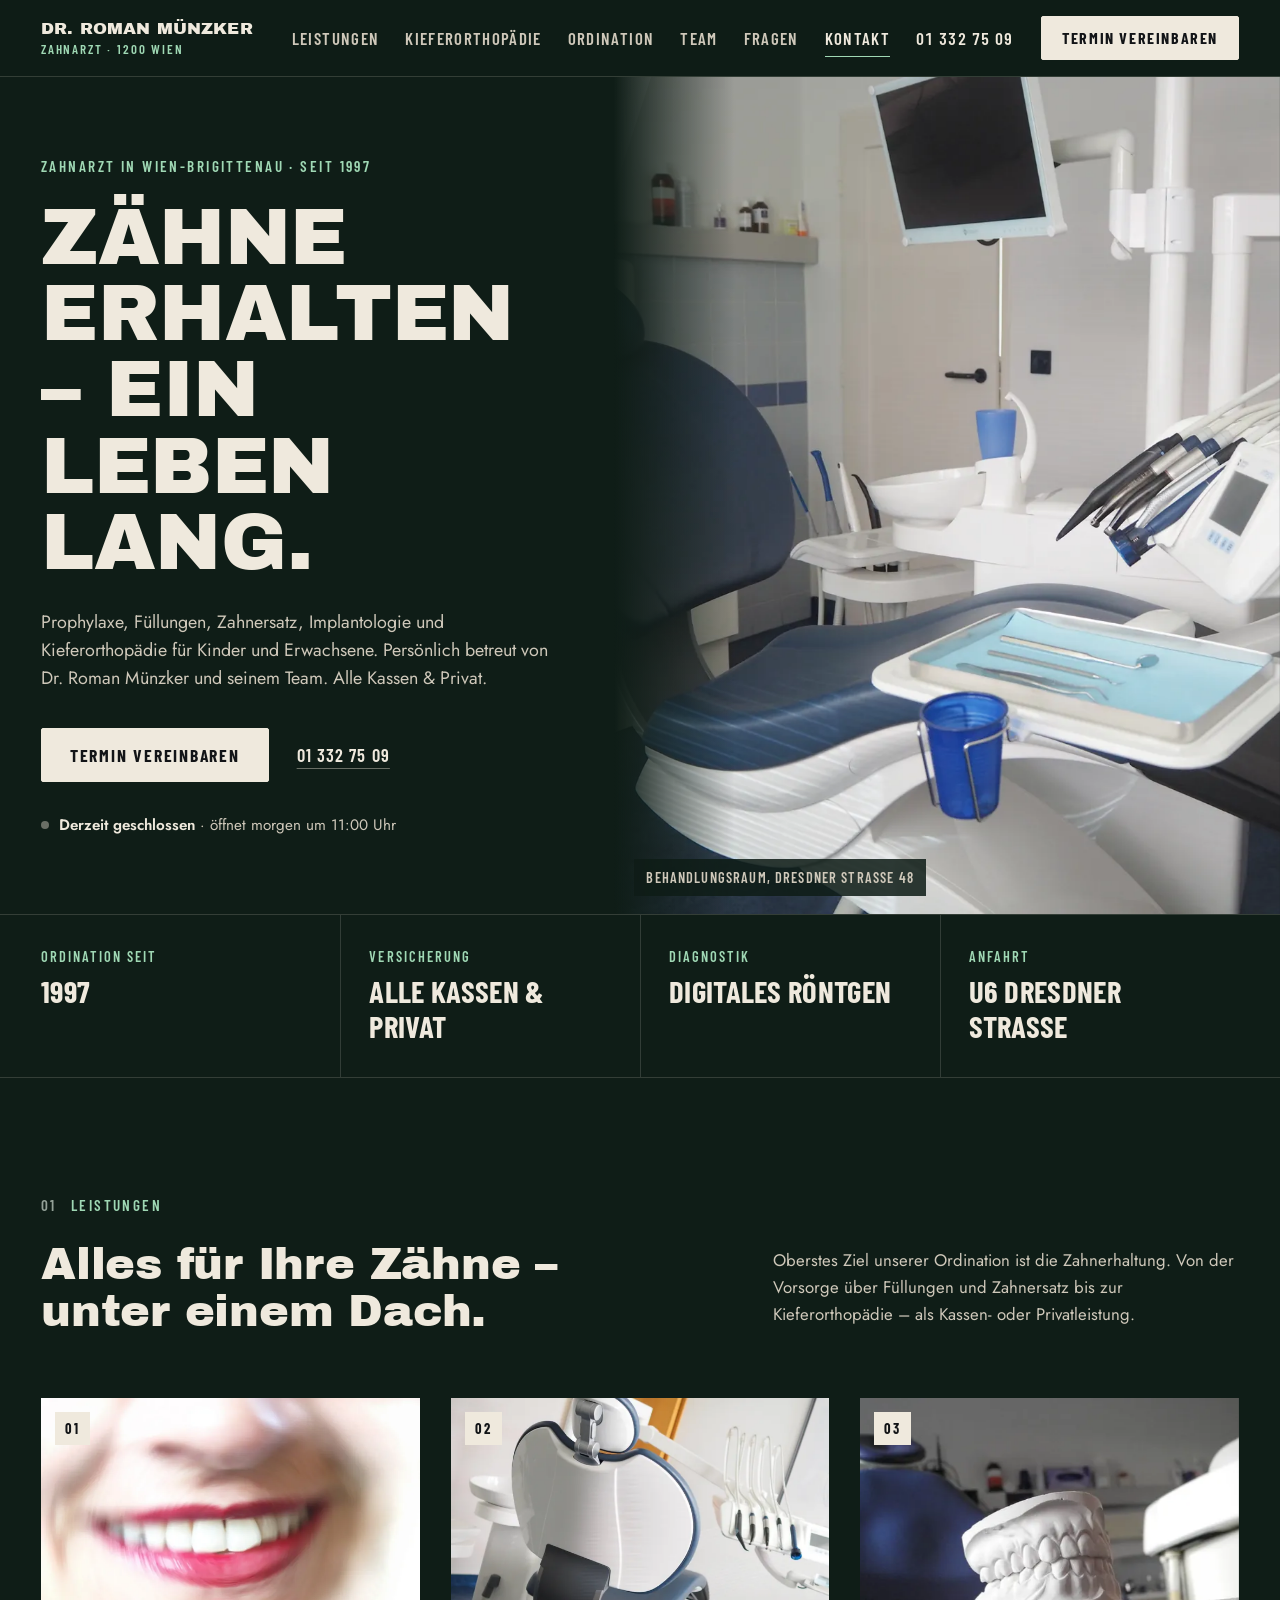
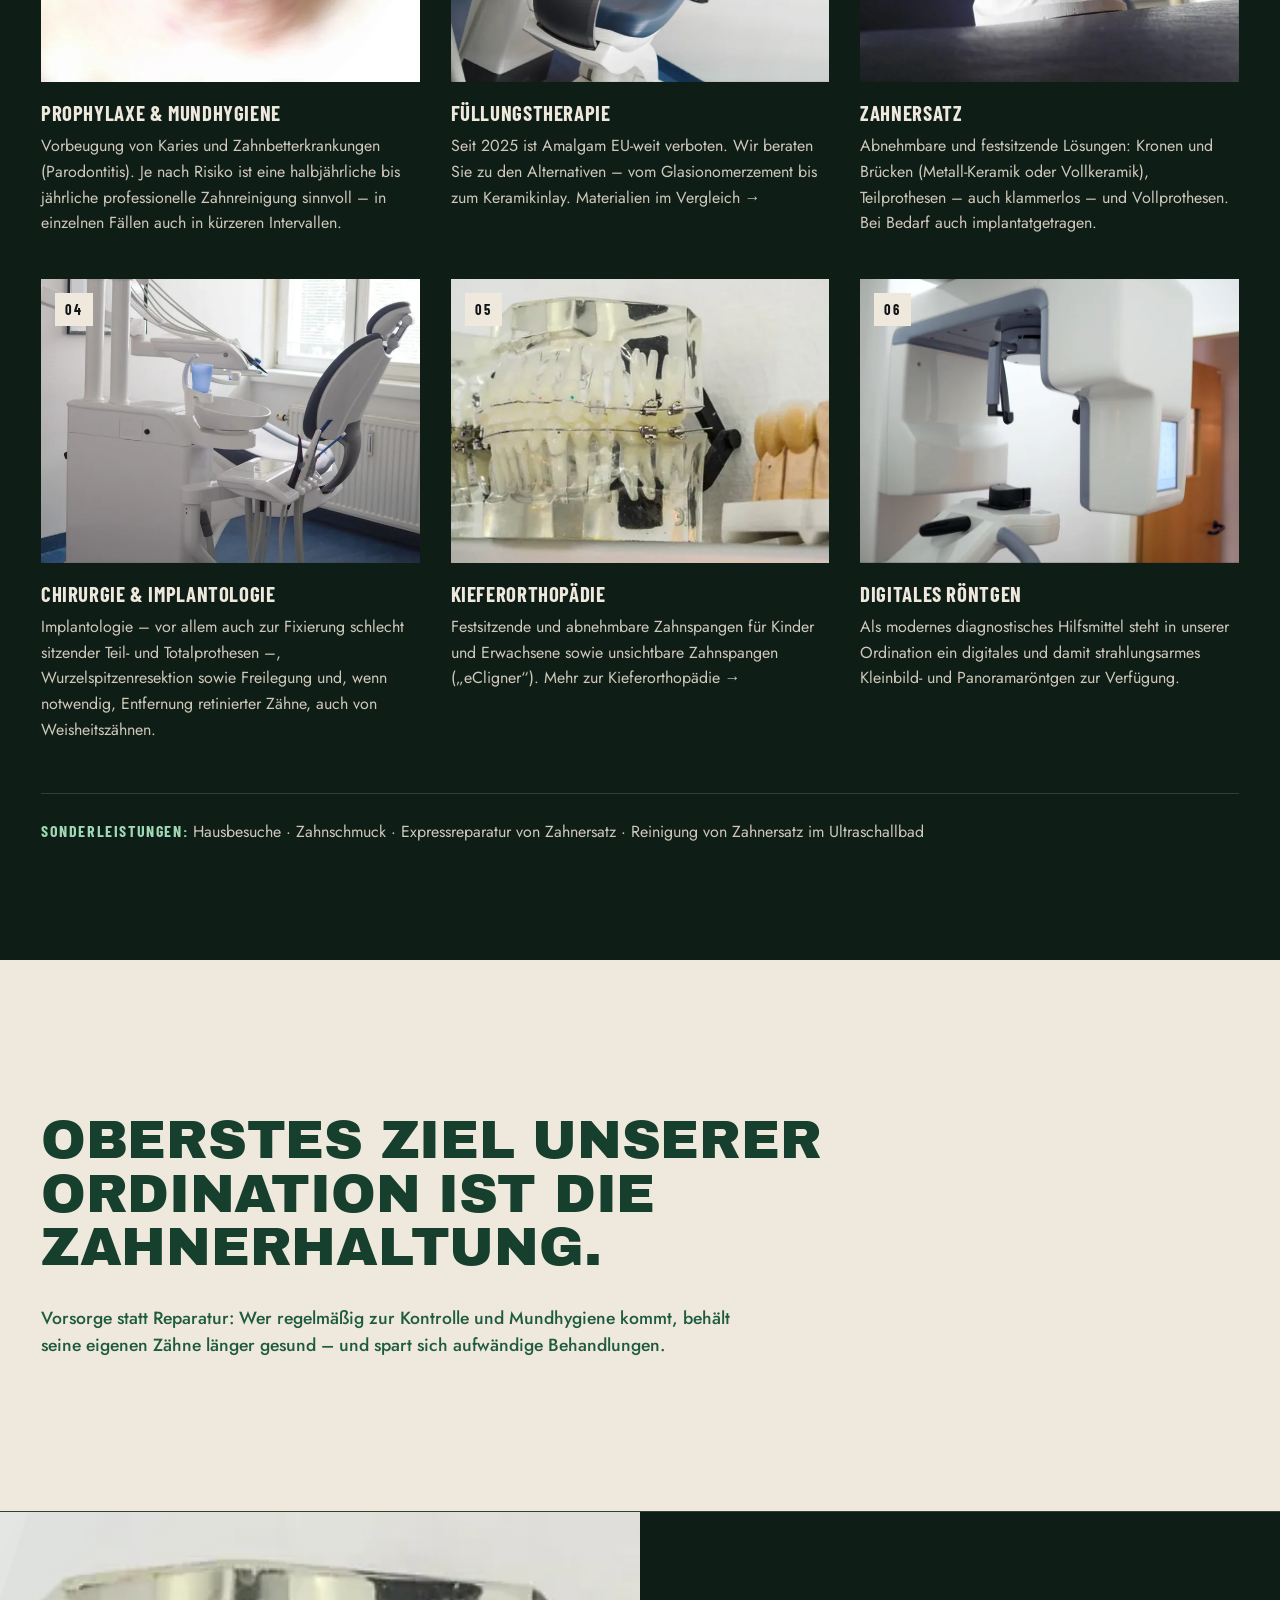
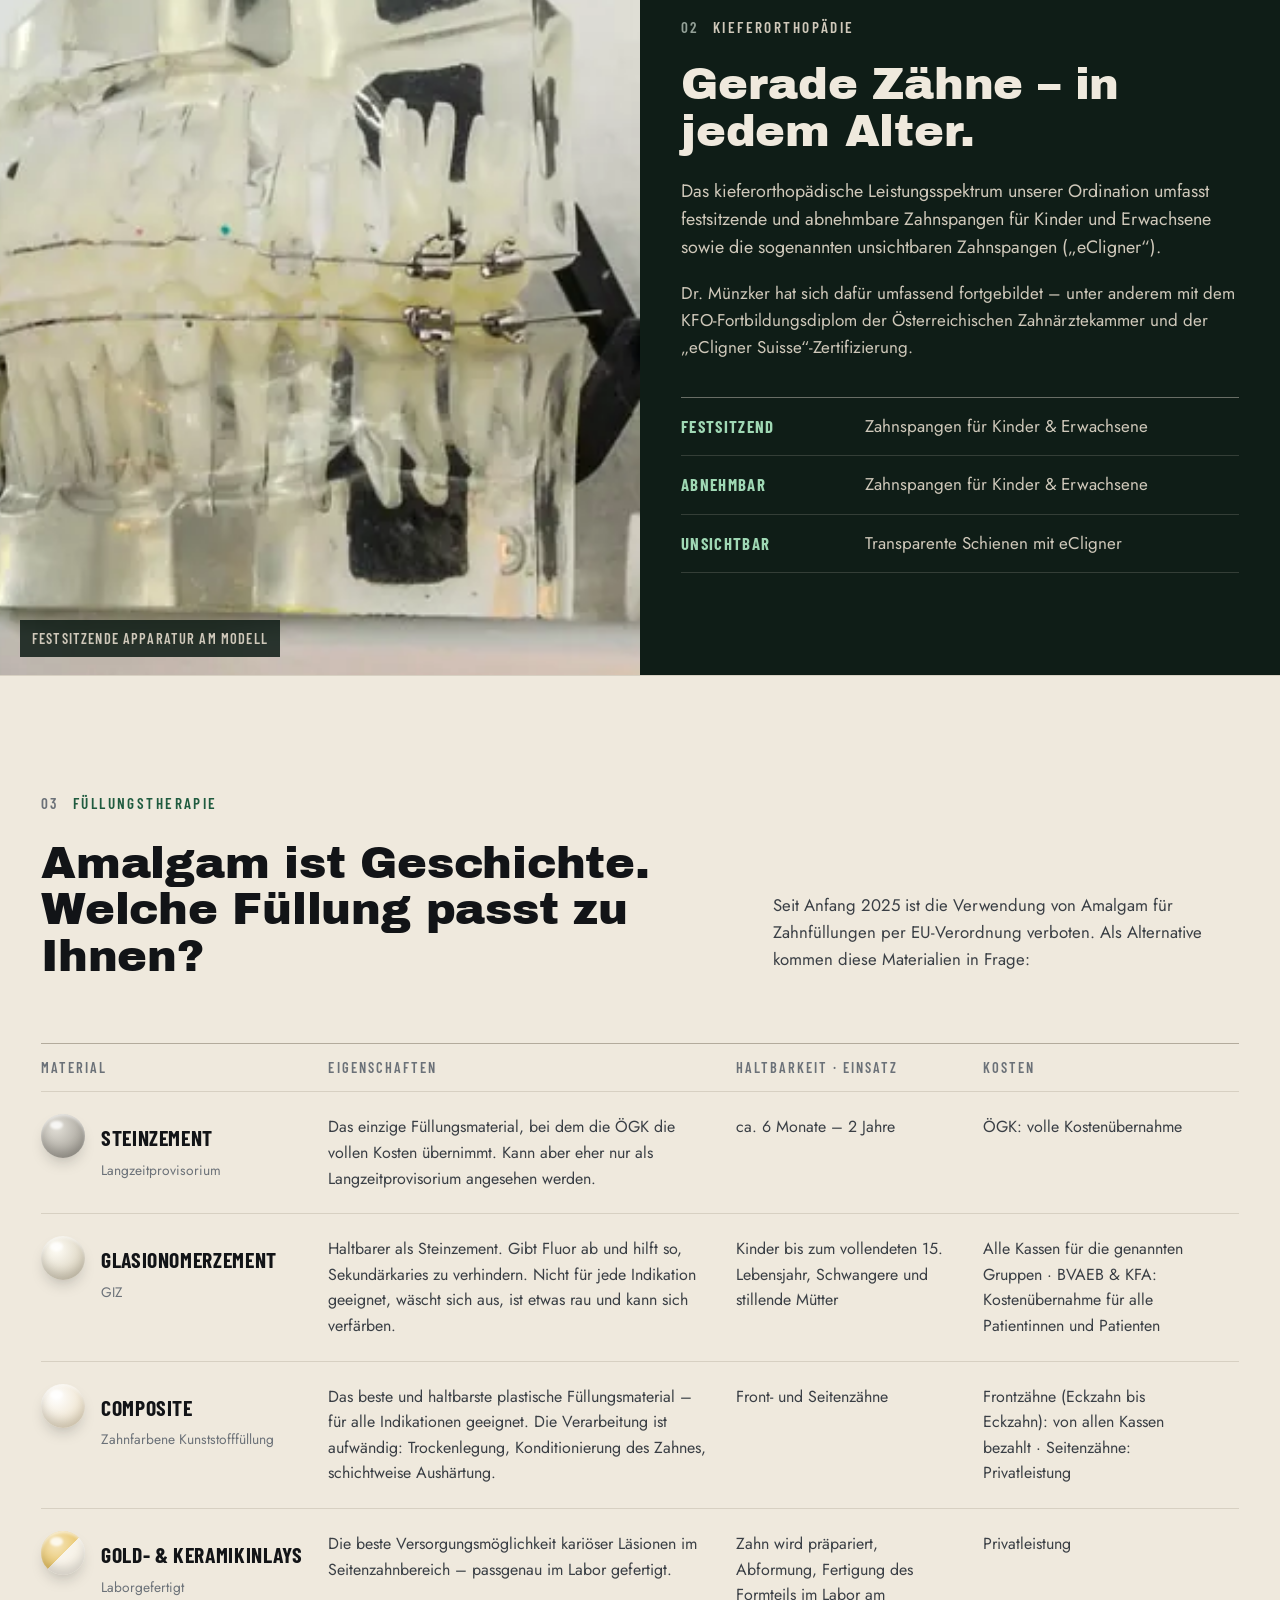
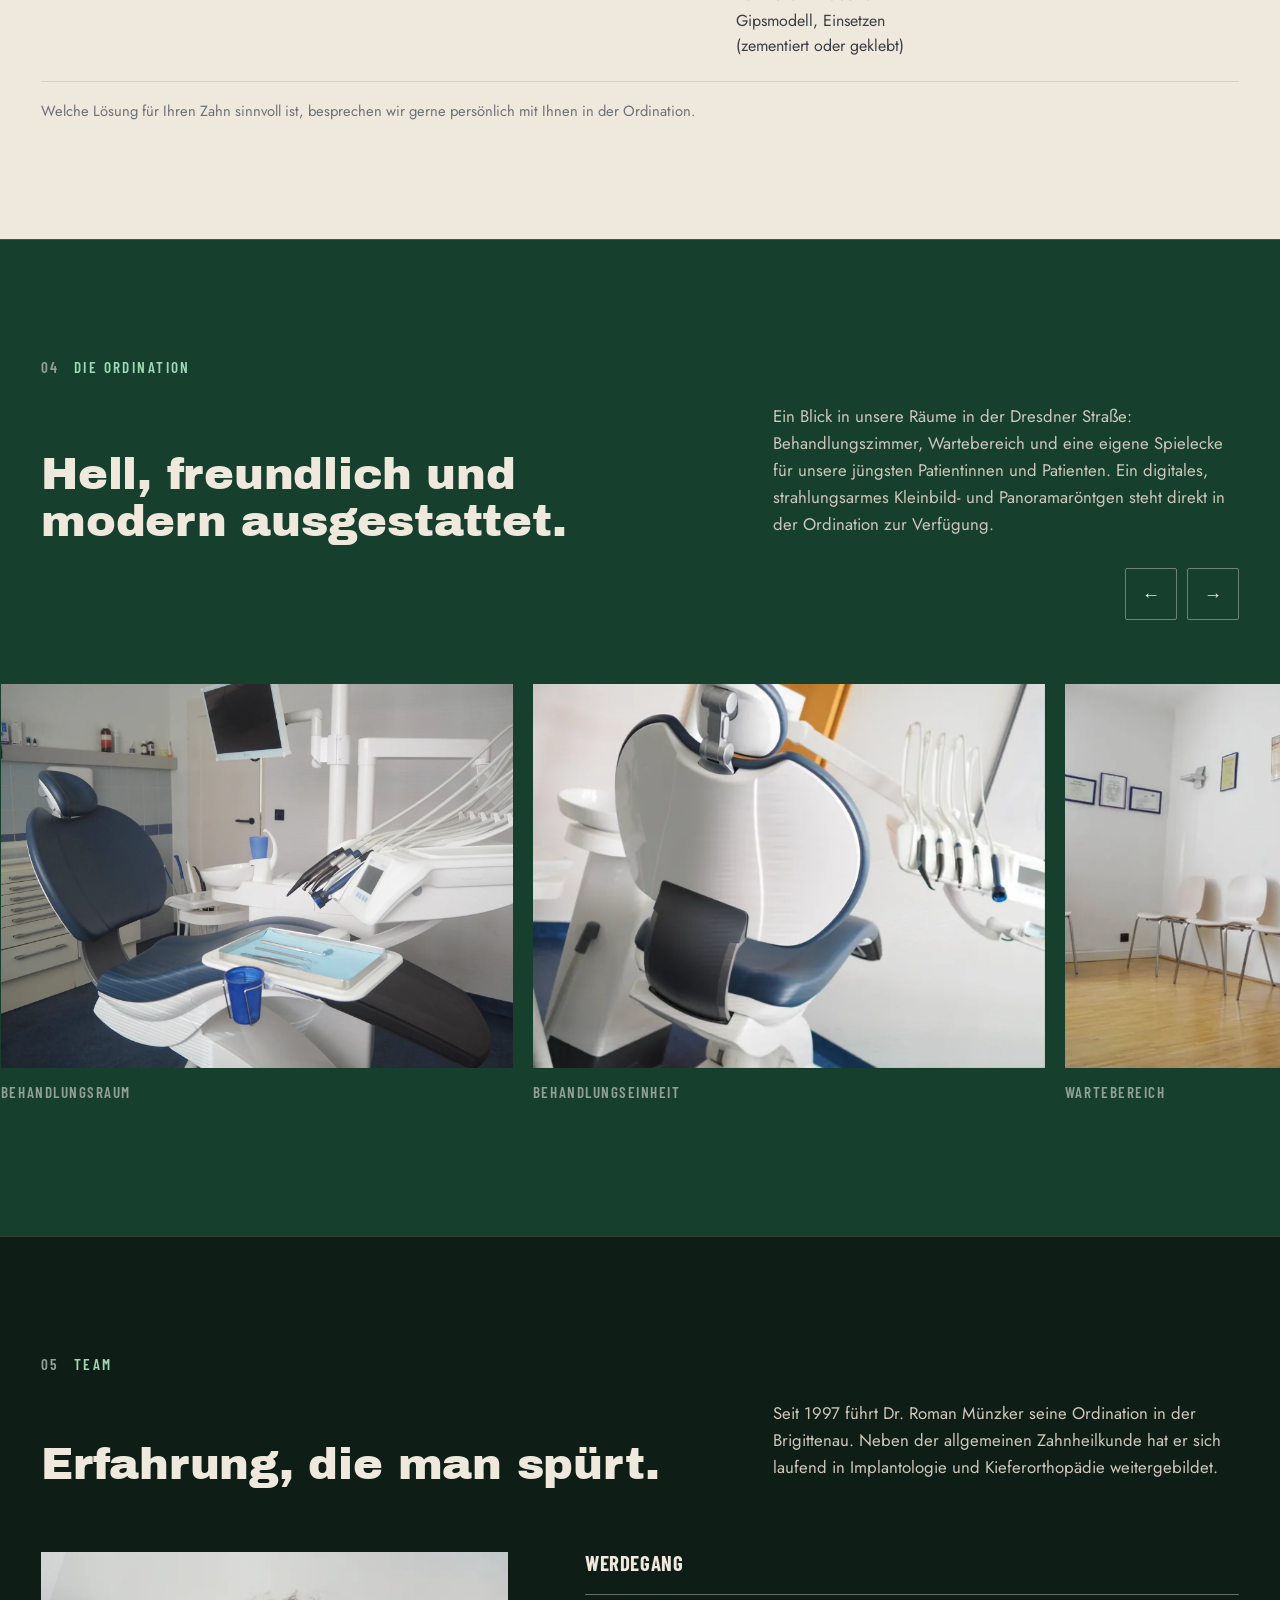
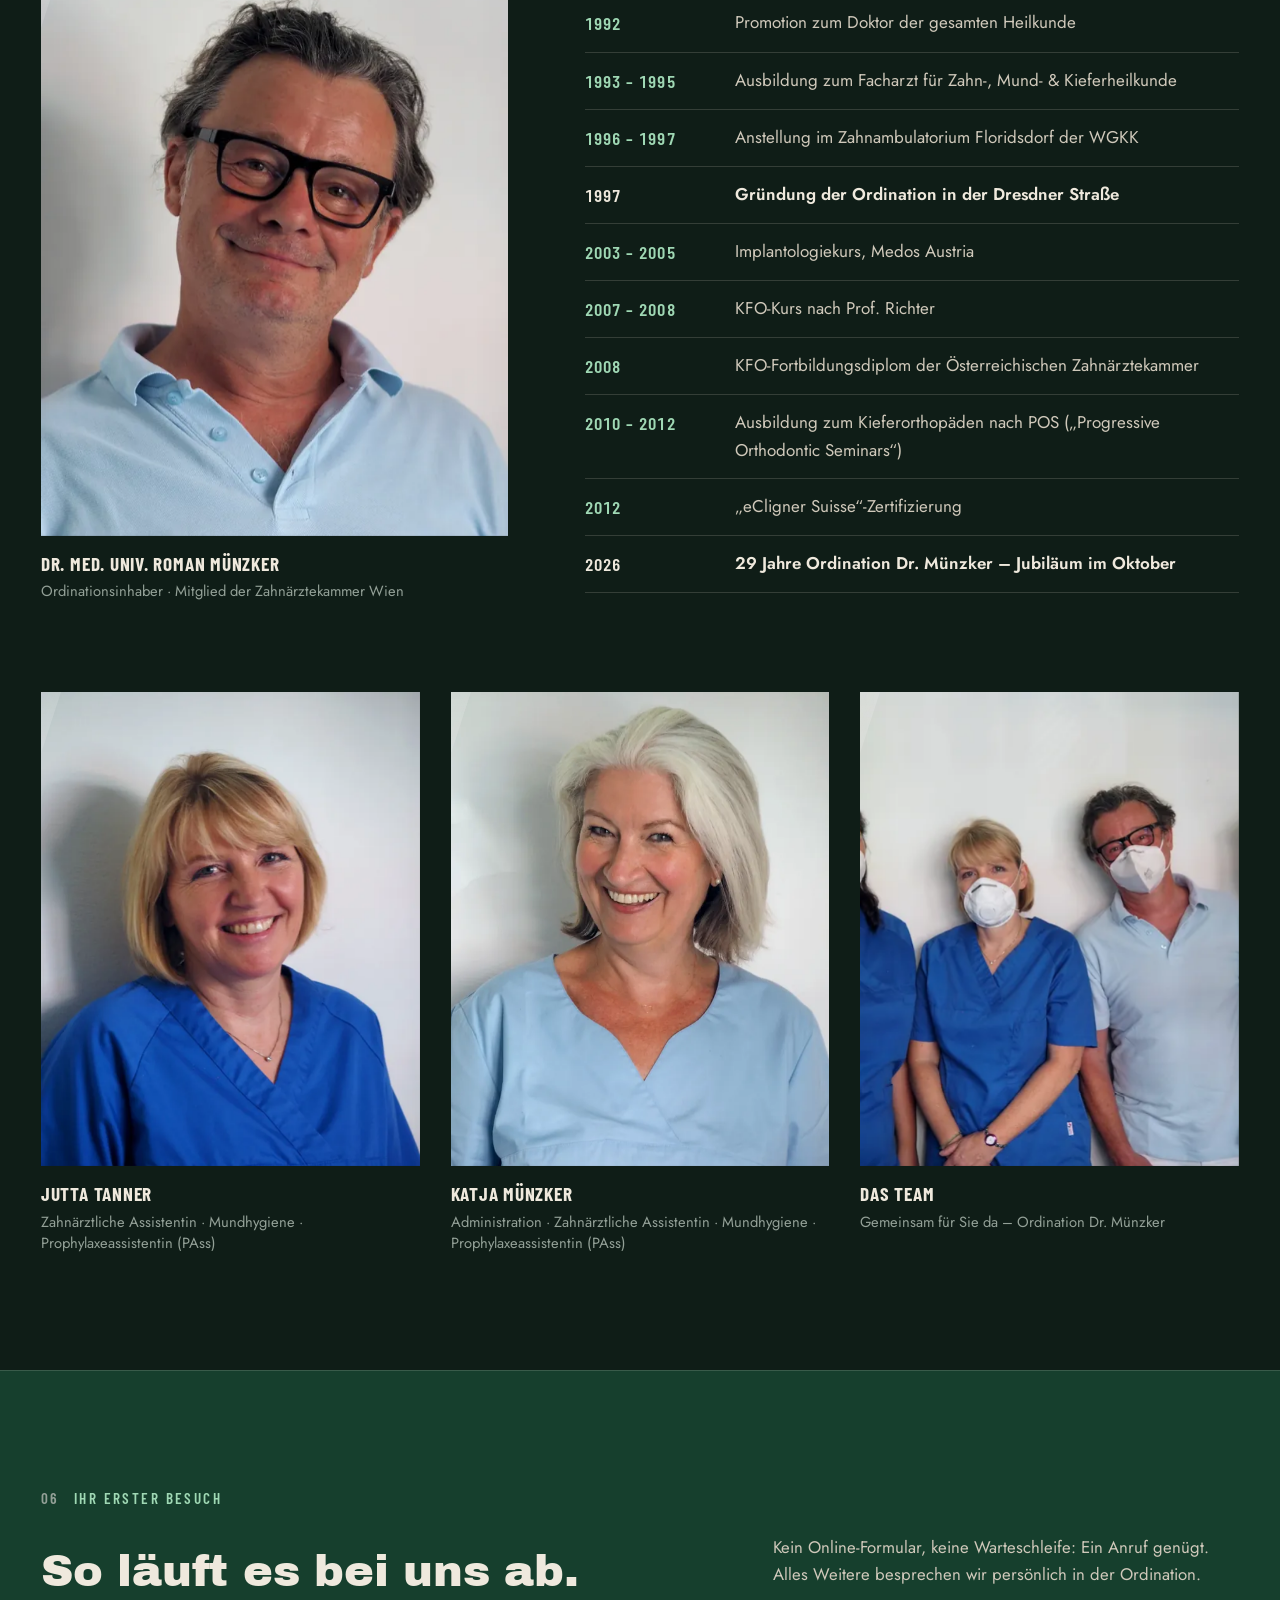
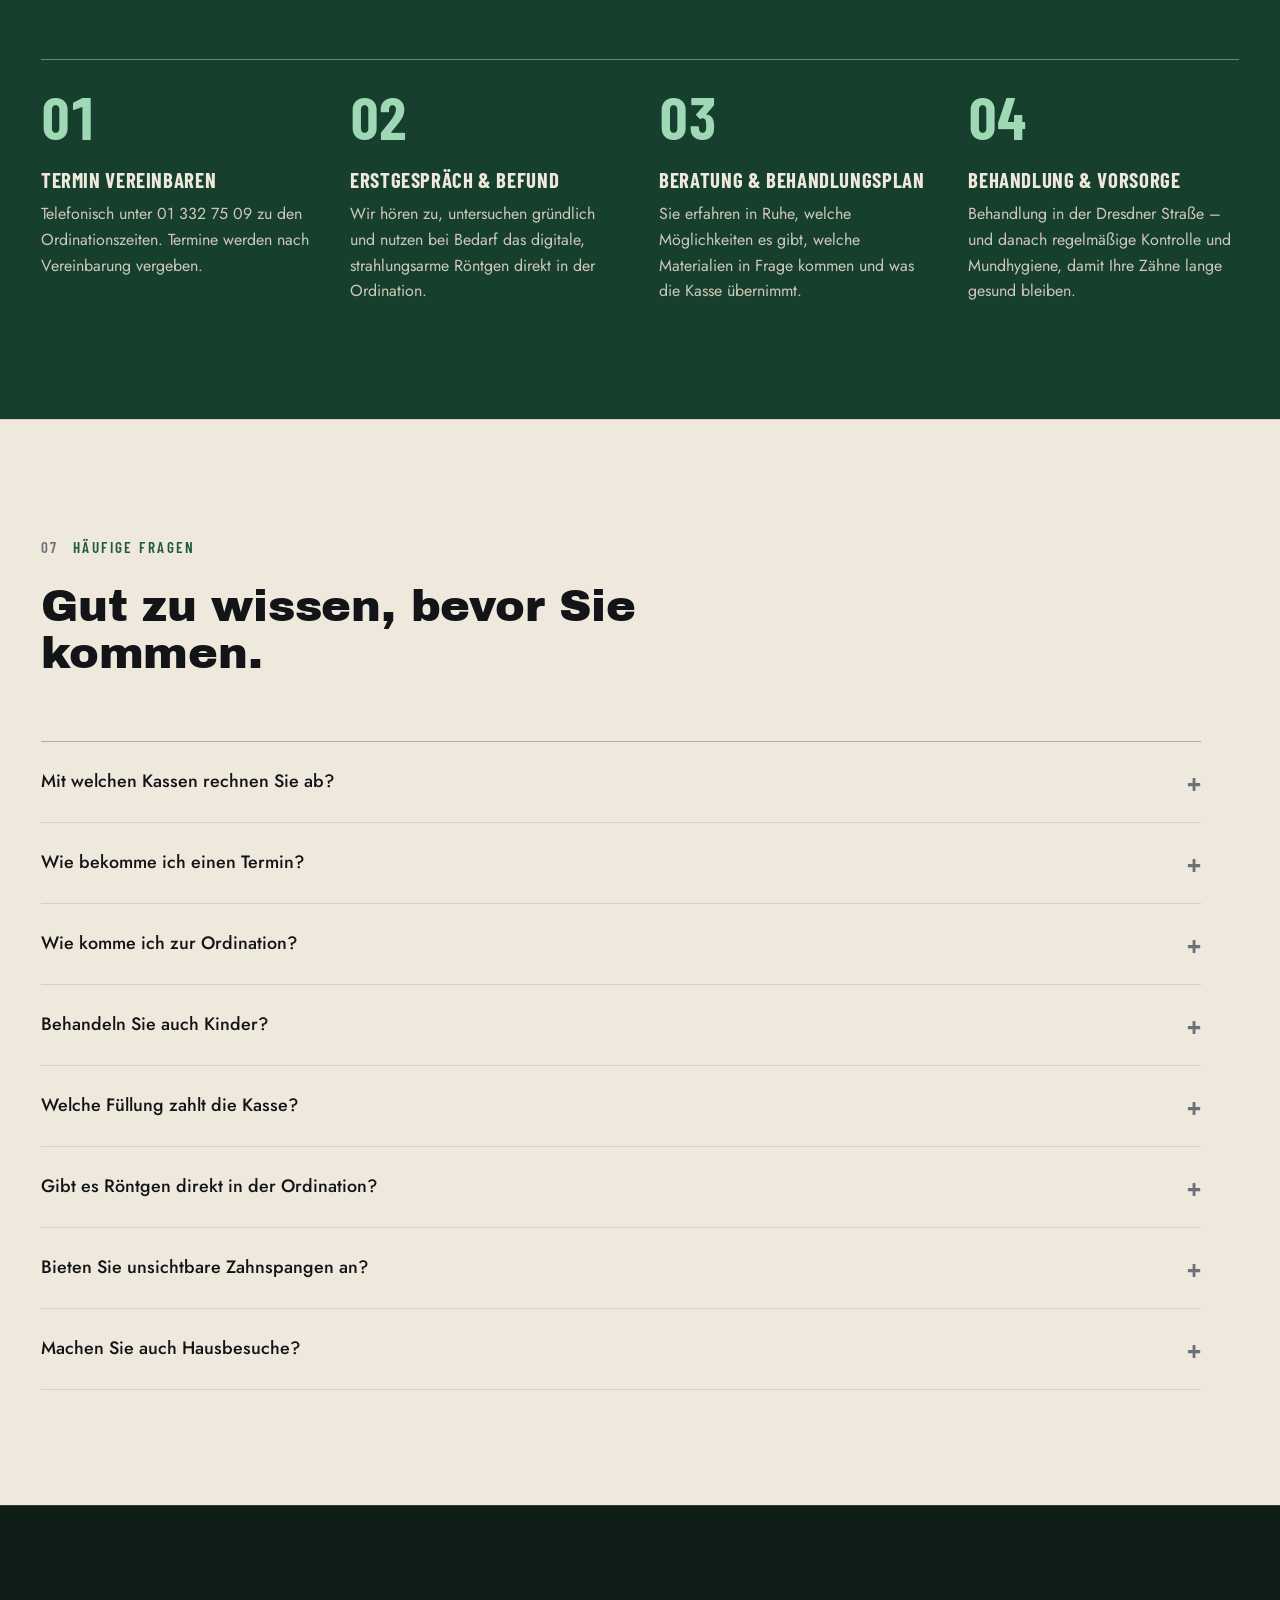
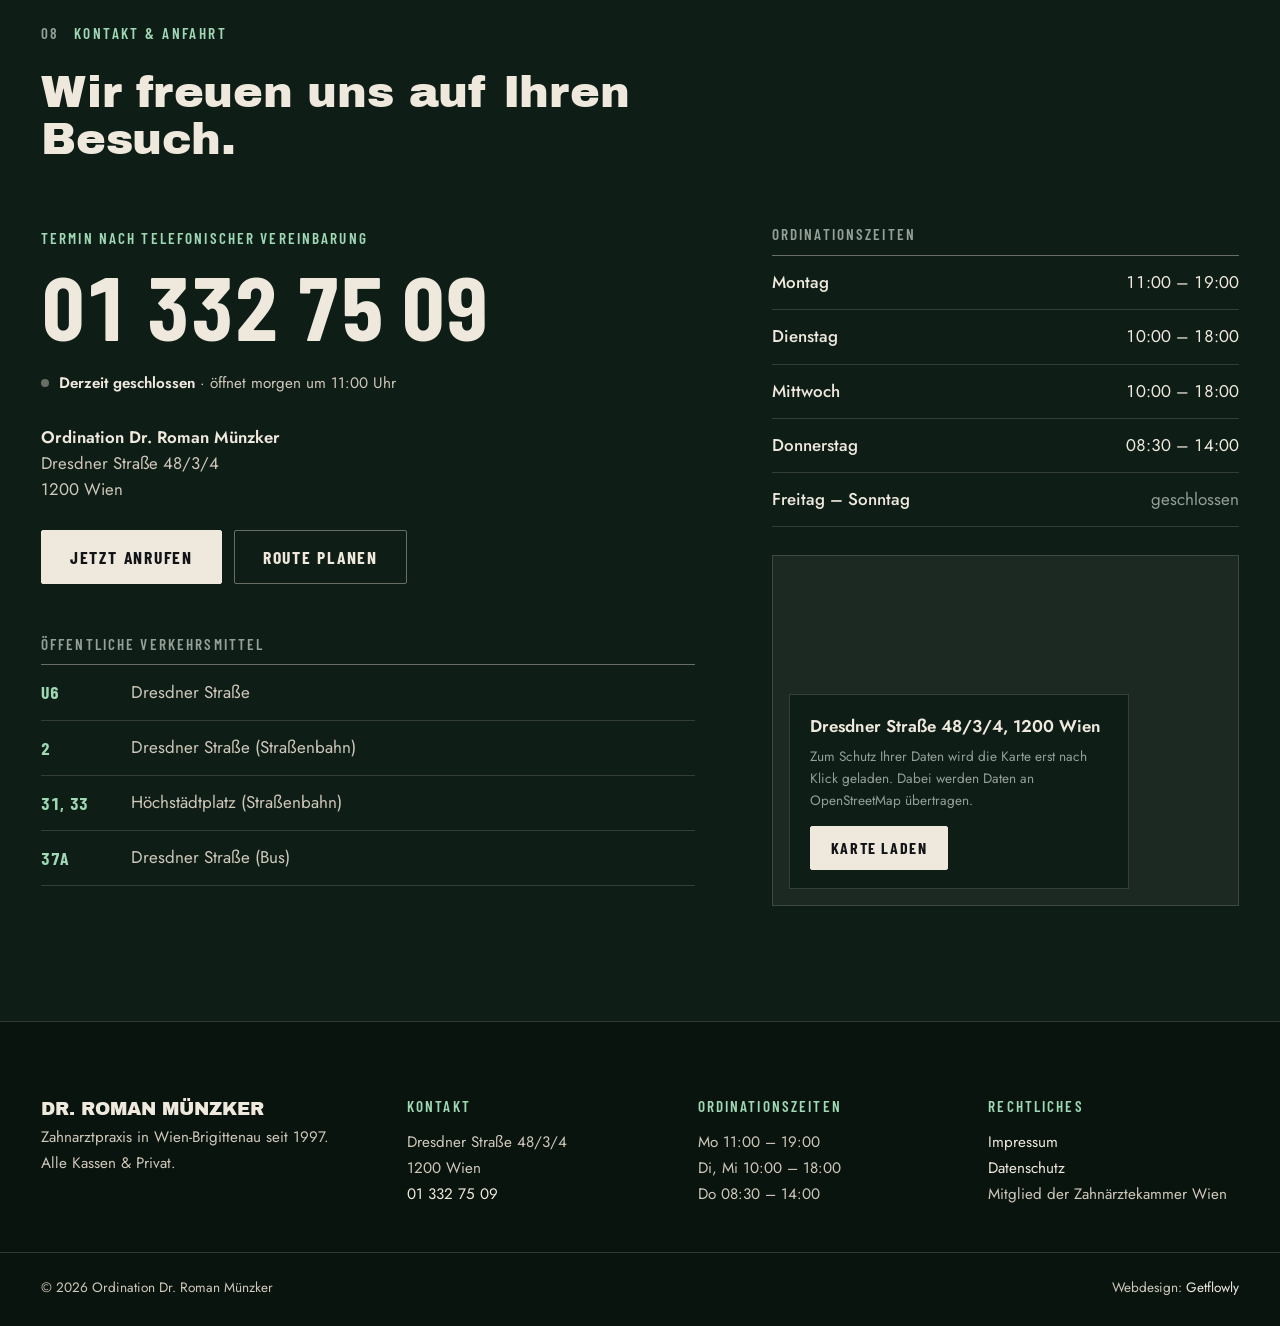
==== commit 64c35df0: "v2: dark green theme and three typefaces Replace the single Hanken Grotesk with three roles – Archiv" ====
--- a/v2/index.html
+++ b/v2/index.html
@@ -6,7 +6,7 @@
   <title>Zahnarzt Dr. Roman Münzker – Ordination in 1200 Wien · Alle Kassen</title>
   <meta name="description" content="Zahnarztpraxis Dr. Roman Münzker in Wien-Brigittenau seit 1997: Prophylaxe, Füllungen, Zahnersatz, Implantologie und Kieferorthopädie für Kinder und Erwachsene. Alle Kassen &amp; Privat. Tel. 01 332 75 09.">
   <meta name="robots" content="noindex, nofollow">
-  <meta name="theme-color" content="#ffffff">
+  <meta name="theme-color" content="#0f1d17">
   <link rel="canonical" href="https://www.zahnarzt-muenzker.at/">
   <link rel="icon" href="../favicon.svg" type="image/svg+xml">
   <meta property="og:type" content="website">
@@ -14,7 +14,9 @@
   <meta property="og:title" content="Zahnarzt Dr. Roman Münzker – 1200 Wien">
   <meta property="og:description" content="Ihre Zahnarztpraxis in der Brigittenau seit 1997. Alle Kassen &amp; Privat.">
   <meta property="og:image" content="../assets/img/behandlung-2-1600.webp">
-  <link rel="preload" href="assets/fonts/hanken-grotesk-latin-wght-normal.woff2" as="font" type="font/woff2" crossorigin>
+  <link rel="preload" href="assets/fonts/archivo-black-latin-400-normal.woff2" as="font" type="font/woff2" crossorigin>
+  <link rel="preload" href="assets/fonts/barlow-condensed-latin-700-normal.woff2" as="font" type="font/woff2" crossorigin>
+  <link rel="preload" href="assets/fonts/jost-latin-wght-normal.woff2" as="font" type="font/woff2" crossorigin>
   <link rel="stylesheet" href="assets/css/style.css">
 </head>
 <body>
@@ -149,7 +151,7 @@
       </div>
     </section>
 
-    <section class="section section--rule" id="fuellungen" aria-labelledby="fuellungen-title">
+    <section class="section section--rule section--paper" id="fuellungen" aria-labelledby="fuellungen-title">
       <div class="wrap">
         <div class="reveal section__head">
           <p class="kicker"><span>03</span>Füllungstherapie</p>
@@ -282,7 +284,7 @@
       </div>
     </section>
 
-    <section class="section section--rule" id="fragen" aria-labelledby="fragen-title">
+    <section class="section section--rule section--paper" id="fragen" aria-labelledby="fragen-title">
       <div class="wrap">
         <div class="reveal section__head">
           <p class="kicker"><span>07</span>Häufige Fragen</p>
--- a/v2/assets/css/style.css
+++ b/v2/assets/css/style.css
@@ -1,29 +1,52 @@
 /* ==========================================================================
-   Ordination Dr. Roman Münzker – Entwurf v2 (Vollbild-Layout, Hanken Grotesk)
-   Farben und Tonalität wie v1; neue Schrift, grössere Flächen, mehr Bausteine.
+   Ordination Dr. Roman Münzker – Entwurf v2
+   Dunkler Grundton (Tiefgrün) mit cremefarbenen Kontrastflächen, drei Schriftrollen:
+     --display  Headlines      → aktuell Archivo Black   (Ziel: Monstra Basic)
+     --cond     Labels/Zahlen  → aktuell Barlow Condensed (Ziel: Earlgos Condensed)
+     --text     Fließtext      → aktuell Jost             (Ziel: Franie)
+   Zum Tausch nur die @font-face-Blöcke und die drei Variablen anpassen.
    ========================================================================== */
 
-@font-face {
-  font-family: "Hanken Grotesk";
-  src: url("../fonts/hanken-grotesk-latin-wght-normal.woff2") format("woff2");
-  font-weight: 100 900;
-  font-style: normal;
-  font-display: swap;
-}
+@font-face { font-family: "Archivo Black"; src: url("../fonts/archivo-black-latin-400-normal.woff2") format("woff2"); font-weight: 400; font-style: normal; font-display: swap; }
+@font-face { font-family: "Barlow Condensed"; src: url("../fonts/barlow-condensed-latin-600-normal.woff2") format("woff2"); font-weight: 600; font-style: normal; font-display: swap; }
+@font-face { font-family: "Barlow Condensed"; src: url("../fonts/barlow-condensed-latin-700-normal.woff2") format("woff2"); font-weight: 700; font-style: normal; font-display: swap; }
+@font-face { font-family: "Jost"; src: url("../fonts/jost-latin-wght-normal.woff2") format("woff2"); font-weight: 100 900; font-style: normal; font-display: swap; }
 
 :root {
-  --paper: #ffffff;
-  --surface: #f4f5f3;
-  --ink: #121417;
-  --ink-2: #3a3f45;
-  --muted: #6b7178;
-  --line: #dcdfdb;
-  --line-strong: #b9beb8;
+  /* Marke */
   --green: #1f5b3f;
   --green-dark: #163f2d;
   --green-pale: #e8f0ea;
-
-  --font: "Hanken Grotesk", "Helvetica Neue", Arial, sans-serif;
+  --mint: #9fd8b4;
+  --ink: #121417;
+  --ink-2: #3a3f45;
+  --bone: #efe9dd;
+  --bone-2: #cfc8ba;
+
+  /* Flächen */
+  --bg: #0f1d17;
+  --bg-2: #163f2d;
+  --bg-3: #0a140f;
+  --paper: #efe9dd;
+
+  /* Rollenfarben – dunkler Grundzustand */
+  --fg: var(--bone);
+  --fg-2: var(--bone-2);
+  --fg-muted: #93a097;
+  --rule: rgba(239, 233, 221, .16);
+  --rule-strong: rgba(239, 233, 221, .4);
+  --accent: var(--mint);
+  --surface: rgba(239, 233, 221, .06);
+  --chip-bg: var(--bone);
+  --chip-fg: var(--ink);
+  --btn-bg: var(--bone);
+  --btn-fg: var(--ink);
+  --btn-hover-bg: var(--mint);
+  --btn-hover-fg: var(--ink);
+
+  --display: "Archivo Black", Impact, "Arial Black", sans-serif;
+  --cond: "Barlow Condensed", "Arial Narrow", "Helvetica Neue", sans-serif;
+  --text: "Jost", "Helvetica Neue", Arial, sans-serif;
 
   --max: 1920px;
   --gutter: clamp(20px, 3.2vw, 72px);
@@ -32,15 +55,35 @@
   --ease: cubic-bezier(.2, .7, .2, 1);
 }
 
+/* Helle Flächen: gleiche Bausteine, umgekehrte Rollen */
+.section--paper, .statement {
+  --fg: var(--ink);
+  --fg-2: var(--ink-2);
+  --fg-muted: #6b7178;
+  --rule: #d7d0c2;
+  --rule-strong: #b3ab9c;
+  --accent: var(--green);
+  --surface: rgba(18, 20, 23, .05);
+  --chip-bg: var(--ink);
+  --chip-fg: var(--bone);
+  --btn-bg: var(--ink);
+  --btn-fg: var(--bone);
+  --btn-hover-bg: var(--green);
+  --btn-hover-fg: var(--bone);
+  background: var(--paper);
+  color: var(--fg);
+}
+.section--surface { background: var(--bg-2); }
+
 *, *::before, *::after { box-sizing: border-box; }
-html { scroll-behavior: smooth; scroll-padding-top: calc(var(--header-h) + 8px); -webkit-text-size-adjust: 100%; }
+html { scroll-behavior: smooth; scroll-padding-top: calc(var(--header-h) + 8px); -webkit-text-size-adjust: 100%; background: var(--bg); }
 body {
   margin: 0;
-  background: var(--paper);
-  color: var(--ink);
-  font-family: var(--font);
+  background: var(--bg);
+  color: var(--fg);
+  font-family: var(--text);
   font-size: 17px;
-  line-height: 1.55;
+  line-height: 1.6;
   -webkit-font-smoothing: antialiased;
   text-rendering: optimizeLegibility;
   overflow-x: hidden;
@@ -49,167 +92,167 @@
 a { color: inherit; }
 button { font: inherit; color: inherit; }
 b, strong { font-weight: 600; }
-::selection { background: var(--green); color: #fff; }
-:focus-visible { outline: 2px solid var(--green); outline-offset: 3px; }
-
-.skip-link { position: absolute; left: 16px; top: -100px; z-index: 200; background: var(--ink); color: #fff; padding: 10px 16px; text-decoration: none; }
+::selection { background: var(--mint); color: var(--ink); }
+:focus-visible { outline: 2px solid var(--accent); outline-offset: 3px; }
+
+.skip-link { position: absolute; left: 16px; top: -100px; z-index: 200; background: var(--bone); color: var(--ink); padding: 10px 16px; text-decoration: none; }
 .skip-link:focus { top: 12px; }
 .sr-only { position: absolute; width: 1px; height: 1px; overflow: hidden; clip: rect(0 0 0 0); white-space: nowrap; }
 .wrap { width: 100%; max-width: var(--max); margin-inline: auto; padding-inline: var(--gutter); }
 
-/* ---------- Typography ---------- */
-h1, h2, h3 { font-family: var(--font); font-weight: 500; margin: 0; color: var(--ink); }
-h1 { font-size: clamp(3rem, 6.6vw, 6.8rem); line-height: .98; letter-spacing: -.035em; }
-h2 { font-size: clamp(2.3rem, 4.4vw, 4.4rem); line-height: 1.02; letter-spacing: -.03em; max-width: 15em; }
-h3 { font-size: clamp(1.3rem, 1.5vw, 1.65rem); line-height: 1.2; letter-spacing: -.015em; }
-h4 { font-size: .8rem; font-weight: 600; letter-spacing: .1em; text-transform: uppercase; margin: 0 0 12px; }
+/* ---------- Typografie ---------- */
+h1, h2 { font-family: var(--display); font-weight: 400; margin: 0; color: var(--fg); }
+h1 { font-size: clamp(2.7rem, 6.2vw, 6.4rem); line-height: .96; letter-spacing: -.005em; text-transform: uppercase; }
+h2 { font-size: clamp(1.9rem, 3.5vw, 3.6rem); line-height: 1.04; letter-spacing: -.005em; max-width: 17em; }
+h3 { font-family: var(--cond); font-weight: 700; font-size: clamp(1.3rem, 1.5vw, 1.6rem); line-height: 1.1; letter-spacing: .03em; text-transform: uppercase; margin: 0; color: var(--fg); }
+h4 { font-family: var(--cond); font-size: .95rem; font-weight: 600; letter-spacing: .14em; text-transform: uppercase; margin: 0 0 12px; }
 p { margin: 0 0 1em; }
 p:last-child { margin-bottom: 0; }
-.lead { font-size: clamp(1.15rem, 1.5vw, 1.45rem); line-height: 1.5; color: var(--ink-2); }
-.kicker { font-size: .8rem; font-weight: 600; letter-spacing: .1em; text-transform: uppercase; color: var(--muted); margin: 0 0 22px; }
-.kicker span { color: var(--green); margin-right: 14px; }
-.textlink { color: var(--ink); font-weight: 500; text-decoration: underline; text-underline-offset: 5px; text-decoration-thickness: 1px; text-decoration-color: var(--line-strong); }
-.textlink:hover { text-decoration-color: var(--ink); }
-.footnote { font-size: .92rem; color: var(--muted); max-width: 60em; margin-top: 18px; }
-main a:not(.btn):not(.textlink):not(.phone):not(.g):not(.card) { color: var(--green); text-underline-offset: 3px; }
+.lead { font-size: clamp(1.1rem, 1.4vw, 1.35rem); line-height: 1.55; color: var(--fg-2); font-weight: 400; }
+.kicker { font-family: var(--cond); font-size: .95rem; font-weight: 600; letter-spacing: .16em; text-transform: uppercase; color: var(--accent); margin: 0 0 22px; }
+.kicker span { color: var(--fg-muted); margin-right: 14px; }
+.textlink { font-family: var(--cond); font-weight: 600; font-size: 1.15rem; letter-spacing: .06em; color: var(--fg); text-decoration: underline; text-underline-offset: 6px; text-decoration-thickness: 1px; text-decoration-color: var(--rule-strong); }
+.textlink:hover { text-decoration-color: var(--accent); color: var(--accent); }
+.footnote { font-size: .92rem; color: var(--fg-muted); max-width: 60em; margin-top: 18px; }
+main a:not(.btn):not(.textlink):not(.phone):not(.g):not(.card) { color: var(--accent); text-underline-offset: 3px; }
 
 /* ---------- Buttons ---------- */
 .btn {
   display: inline-flex; align-items: center; justify-content: center;
-  min-height: 54px; padding: 0 28px; border: 1px solid var(--ink); border-radius: var(--radius);
-  background: var(--ink); color: #fff; text-decoration: none; font-weight: 500; font-size: 1rem; white-space: nowrap; cursor: pointer;
+  min-height: 54px; padding: 0 28px; border: 1px solid var(--btn-bg); border-radius: var(--radius);
+  background: var(--btn-bg); color: var(--btn-fg); text-decoration: none; white-space: nowrap; cursor: pointer;
+  font-family: var(--cond); font-weight: 700; font-size: 1.1rem; letter-spacing: .1em; text-transform: uppercase;
   position: relative; overflow: hidden;
   transition: background .25s, border-color .25s, color .25s, transform .3s var(--ease), box-shadow .3s var(--ease);
 }
 .btn::after { content: ""; position: absolute; top: -20%; bottom: -20%; left: -45%; width: 35%; background: linear-gradient(90deg, rgba(255, 255, 255, 0), rgba(255, 255, 255, .38), rgba(255, 255, 255, 0)); transform: skewX(-20deg); transition: left .7s var(--ease); pointer-events: none; }
-.btn:hover { background: var(--green); border-color: var(--green); transform: translateY(-1px); box-shadow: 0 12px 24px -14px rgba(18, 20, 23, .5); }
+.btn:hover { background: var(--btn-hover-bg); border-color: var(--btn-hover-bg); color: var(--btn-hover-fg); transform: translateY(-1px); box-shadow: 0 14px 28px -16px rgba(0, 0, 0, .7); }
 .btn:hover::after { left: 115%; }
-.btn--line { background: transparent; color: var(--ink); }
-.btn--line:hover { background: var(--ink); color: #fff; border-color: var(--ink); }
-.btn--line::after { background: linear-gradient(90deg, rgba(255, 255, 255, 0), rgba(255, 255, 255, .22), rgba(255, 255, 255, 0)); }
-.btn--sm { min-height: 44px; padding: 0 20px; font-size: .94rem; }
+.btn--line { background: transparent; color: var(--fg); border-color: var(--rule-strong); }
+.btn--line:hover { background: var(--btn-bg); color: var(--btn-fg); border-color: var(--btn-bg); }
+.btn--sm { min-height: 44px; padding: 0 20px; font-size: 1rem; }
 
 /* ---------- Header ---------- */
-.header { position: sticky; top: 0; z-index: 100; background: rgba(255, 255, 255, .92); backdrop-filter: blur(8px); -webkit-backdrop-filter: blur(8px); border-bottom: 1px solid var(--line); transition: box-shadow .4s var(--ease), background .3s; }
-.header.is-scrolled { box-shadow: 0 10px 30px -18px rgba(18, 20, 23, .28); background: rgba(255, 255, 255, .96); }
+.header { position: sticky; top: 0; z-index: 100; background: rgba(15, 29, 23, .9); backdrop-filter: blur(10px); -webkit-backdrop-filter: blur(10px); border-bottom: 1px solid var(--rule); transition: box-shadow .4s var(--ease), background .3s; }
+.header.is-scrolled { box-shadow: 0 10px 30px -18px rgba(0, 0, 0, .8); background: rgba(15, 29, 23, .96); }
 .header__row { display: flex; align-items: center; gap: 28px; height: var(--header-h); }
-.brand { display: flex; flex-direction: column; text-decoration: none; margin-right: auto; line-height: 1.12; }
-.brand__name { font-size: 1.3rem; font-weight: 600; letter-spacing: -.02em; white-space: nowrap; }
-.brand__sub { font-size: .76rem; color: var(--muted); letter-spacing: .05em; text-transform: uppercase; }
-.nav { display: flex; align-items: center; gap: 28px; }
-.nav a { position: relative; text-decoration: none; font-size: .97rem; font-weight: 500; color: var(--ink-2); padding: 6px 0; transition: color .2s; }
-.nav a::after { content: ""; position: absolute; left: 0; right: 0; bottom: 0; height: 1px; background: currentColor; transform: scaleX(0); transform-origin: left; transition: transform .35s var(--ease); }
-.nav a:hover, .nav a.is-active { color: var(--ink); }
+.brand { display: flex; flex-direction: column; text-decoration: none; margin-right: auto; line-height: 1.1; }
+.brand__name { font-family: var(--display); font-size: 1.05rem; letter-spacing: .01em; white-space: nowrap; text-transform: uppercase; }
+.brand__sub { font-family: var(--cond); font-size: .82rem; font-weight: 600; color: var(--accent); letter-spacing: .14em; text-transform: uppercase; margin-top: 3px; }
+.nav { display: flex; align-items: center; gap: 26px; }
+.nav a { position: relative; text-decoration: none; font-family: var(--cond); font-size: 1.05rem; font-weight: 600; letter-spacing: .08em; text-transform: uppercase; color: var(--fg-2); padding: 6px 0; transition: color .2s; }
+.nav a::after { content: ""; position: absolute; left: 0; right: 0; bottom: 0; height: 1px; background: var(--accent); transform: scaleX(0); transform-origin: left; transition: transform .35s var(--ease); }
+.nav a:hover, .nav a.is-active { color: var(--fg); }
 .nav a:hover::after, .nav a.is-active::after { transform: scaleX(1); }
-.nav__phone { color: var(--ink) !important; font-variant-numeric: tabular-nums; }
-.menu-toggle { display: none; background: none; border: 1px solid var(--ink); border-radius: var(--radius); padding: 8px 14px; font-size: .9rem; font-weight: 500; cursor: pointer; }
+.nav__phone { color: var(--fg) !important; font-variant-numeric: tabular-nums; }
+.menu-toggle { display: none; background: none; border: 1px solid var(--rule-strong); border-radius: var(--radius); padding: 8px 14px; font-family: var(--cond); font-size: 1rem; font-weight: 600; letter-spacing: .08em; text-transform: uppercase; cursor: pointer; }
 .menu-toggle__close { display: none; }
 .menu-open .menu-toggle__open { display: none; }
 .menu-open .menu-toggle__close { display: inline; }
 
-/* ---------- Hero (ganzer Bildschirm) ---------- */
-.hero { display: grid; grid-template-columns: minmax(0, 46fr) minmax(0, 54fr); min-height: calc(100svh - var(--header-h)); }
+/* ---------- Hero ---------- */
+.hero { display: grid; grid-template-columns: minmax(0, 48fr) minmax(0, 52fr); min-height: calc(100svh - var(--header-h)); }
 .hero__text { display: flex; flex-direction: column; justify-content: center; padding: clamp(48px, 6vw, 96px) var(--gutter); }
-.hero__inner { max-width: 760px; margin-left: auto; width: 100%; }
+.hero__inner { max-width: 780px; margin-left: auto; width: 100%; }
 .hero h1 { margin-bottom: 28px; }
-.hero .lead { max-width: 30em; margin-bottom: 36px; }
+.hero .lead { max-width: 32em; margin-bottom: 36px; }
 .hero__actions { display: flex; align-items: center; gap: 28px; flex-wrap: wrap; margin-bottom: 28px; }
 .hero__photo { position: relative; margin: 0; min-height: 60vh; }
 .hero__photo .media { position: absolute; inset: 0; }
 .hero__photo img { width: 100%; height: 100%; object-fit: cover; object-position: 40% center; }
-.hero__photo figcaption { position: absolute; left: 20px; bottom: 18px; margin: 0; background: rgba(255, 255, 255, .92); color: var(--ink-2); padding: 7px 12px; font-size: .8rem; }
-figcaption { font-size: .82rem; color: var(--muted); margin-top: 10px; }
-
-.status { display: inline-flex; align-items: center; gap: 10px; font-size: .95rem; color: var(--ink-2); margin: 0; }
-.status__dot { width: 8px; height: 8px; border-radius: 50%; background: var(--line-strong); flex: none; }
-.status.is-open .status__dot { background: var(--green); position: relative; }
-.status.is-open .status__dot::after { content: ""; position: absolute; inset: -4px; border-radius: 50%; border: 1px solid var(--green); animation: ping 2.4s ease-out infinite; }
+.hero__photo::before { content: ""; position: absolute; inset: 0; z-index: 1; pointer-events: none; background: linear-gradient(90deg, var(--bg) 0, rgba(15, 29, 23, 0) 18%); }
+.hero__photo figcaption, .split__photo figcaption { position: absolute; z-index: 2; left: 20px; bottom: 18px; margin: 0; background: rgba(15, 29, 23, .86); color: var(--bone-2); padding: 7px 12px; font-family: var(--cond); font-weight: 600; font-size: .9rem; letter-spacing: .08em; text-transform: uppercase; }
+figcaption { font-size: .84rem; color: var(--fg-muted); margin-top: 10px; }
+
+.status { display: inline-flex; align-items: center; gap: 10px; font-size: .95rem; color: var(--fg-2); margin: 0; }
+.status__dot { width: 8px; height: 8px; border-radius: 50%; background: var(--rule-strong); flex: none; }
+.status.is-open .status__dot { background: var(--accent); position: relative; }
+.status.is-open .status__dot::after { content: ""; position: absolute; inset: -4px; border-radius: 50%; border: 1px solid var(--accent); animation: ping 2.4s ease-out infinite; }
 @keyframes ping { 0% { transform: scale(.5); opacity: .9; } 100% { transform: scale(1.9); opacity: 0; } }
-.status strong { color: var(--ink); font-weight: 600; }
-
-/* ---------- Facts ---------- */
-.facts { border-block: 1px solid var(--line); background: var(--paper); }
+.status strong { color: var(--fg); font-weight: 600; }
+
+/* ---------- Fakten ---------- */
+.facts { border-block: 1px solid var(--rule); }
 .facts__grid { display: grid; grid-template-columns: repeat(4, 1fr); }
-.facts__grid > div { padding: 28px 28px 28px 0; border-left: 1px solid var(--line); padding-left: 28px; }
+.facts__grid > div { padding: 30px 28px 30px 0; border-left: 1px solid var(--rule); padding-left: 28px; }
 .facts__grid > div:first-child { border-left: 0; padding-left: 0; }
-.facts small { display: block; font-size: .78rem; letter-spacing: .08em; text-transform: uppercase; color: var(--muted); margin-bottom: 8px; }
-.facts b { font-weight: 500; font-size: clamp(1.4rem, 2vw, 2rem); letter-spacing: -.025em; line-height: 1.1; transition: color .3s; }
-.facts__grid > div:hover b { color: var(--green); }
+.facts small { display: block; font-family: var(--cond); font-size: .9rem; font-weight: 600; letter-spacing: .14em; text-transform: uppercase; color: var(--accent); margin-bottom: 8px; }
+.facts b { font-family: var(--cond); font-weight: 700; font-size: clamp(1.7rem, 2.4vw, 2.5rem); letter-spacing: .01em; line-height: 1; text-transform: uppercase; transition: color .3s; }
+.facts__grid > div:hover b { color: var(--accent); }
 
 /* ---------- Sections ---------- */
 .section { padding: clamp(72px, 9vw, 140px) 0; }
-.section--rule { border-top: 1px solid var(--line); }
-.section--surface { background: var(--surface); }
+.section--rule { border-top: 1px solid var(--rule); }
 .section__head { display: grid; grid-template-columns: minmax(0, 7fr) minmax(0, 5fr); gap: 24px 80px; align-items: end; margin-bottom: clamp(40px, 5vw, 72px); }
 .section__head .kicker { grid-column: 1 / -1; margin-bottom: 0; }
 .section__head h2 { grid-column: 1; }
-.section__intro { grid-column: 2; color: var(--ink-2); max-width: 36em; margin: 0; padding-bottom: .4em; font-size: 1.05rem; }
+.section__intro { grid-column: 2; color: var(--fg-2); max-width: 36em; margin: 0; padding-bottom: .4em; font-size: 1.05rem; }
 .section__aside { grid-column: 2; justify-self: end; align-self: end; }
 
 /* ---------- Leistungen: Karten ---------- */
 .cards { display: grid; grid-template-columns: repeat(3, 1fr); gap: clamp(28px, 3.4vw, 56px) clamp(20px, 2.4vw, 40px); }
 .card { position: relative; display: block; text-decoration: none; color: inherit; }
 .card .media img { width: 100%; aspect-ratio: 4 / 3; object-fit: cover; }
-.card__num { position: absolute; top: 14px; left: 14px; z-index: 2; background: rgba(255, 255, 255, .94); padding: 5px 10px; font-size: .76rem; font-weight: 600; letter-spacing: .1em; color: var(--ink); }
+.card__num { position: absolute; top: 14px; left: 14px; z-index: 2; background: var(--chip-bg); color: var(--chip-fg); padding: 5px 10px; font-family: var(--cond); font-size: .9rem; font-weight: 700; letter-spacing: .14em; }
 .card h3 { margin: 20px 0 8px; transition: color .3s; }
-.card:hover h3 { color: var(--green); }
-.card p { color: var(--ink-2); font-size: 1rem; }
+.card:hover h3 { color: var(--accent); }
+.card p { color: var(--fg-2); font-size: 1rem; }
 .card--link { cursor: pointer; }
-.extras { margin-top: clamp(32px, 4vw, 56px); padding-top: 24px; border-top: 1px solid var(--line); font-size: 1rem; color: var(--ink-2); }
-
-/* ---------- Statement ---------- */
-.statement { background: var(--green-pale); padding: clamp(88px, 12vw, 180px) 0; }
-.statement p { font-size: clamp(2rem, 4.6vw, 5rem); line-height: 1.02; letter-spacing: -.03em; font-weight: 500; color: var(--green-dark); max-width: 22ch; margin: 0; }
-.statement small { display: block; margin-top: 30px; font-size: 1.05rem; line-height: 1.5; letter-spacing: 0; font-weight: 500; color: var(--green); max-width: 40em; }
-
-/* ---------- Split (Foto + Text, randlos) ---------- */
+.extras { margin-top: clamp(32px, 4vw, 56px); padding-top: 24px; border-top: 1px solid var(--rule); font-size: 1rem; color: var(--fg-2); }
+.extras b { font-family: var(--cond); font-weight: 700; letter-spacing: .1em; text-transform: uppercase; color: var(--accent); }
+
+/* ---------- Leitsatz ---------- */
+.statement { padding: clamp(88px, 12vw, 180px) 0; }
+.statement p { font-family: var(--display); font-size: clamp(1.8rem, 4.2vw, 4.6rem); line-height: 1; letter-spacing: -.005em; text-transform: uppercase; color: var(--green-dark); max-width: 24ch; margin: 0; }
+.statement small { display: block; margin-top: 30px; font-family: var(--text); font-size: 1.1rem; line-height: 1.5; letter-spacing: 0; text-transform: none; font-weight: 500; color: var(--green); max-width: 40em; }
+
+/* ---------- Split (Foto + Text) ---------- */
 .split { display: grid; grid-template-columns: minmax(0, 1fr) minmax(0, 1fr); min-height: 80vh; }
 .split__photo { position: relative; margin: 0; min-height: 50vh; }
 .split__photo .media { position: absolute; inset: 0; }
 .split__photo img { width: 100%; height: 100%; object-fit: cover; object-position: 42% center; }
-.split__photo figcaption { position: absolute; left: 20px; bottom: 18px; margin: 0; background: rgba(255, 255, 255, .92); color: var(--ink-2); padding: 7px 12px; font-size: .8rem; }
 .split__text { display: flex; flex-direction: column; justify-content: center; padding: clamp(56px, 8vw, 120px) var(--gutter); }
 .split__inner { max-width: 720px; }
 .split__text h2 { margin-bottom: 24px; }
 .split__text .lead { margin-bottom: 18px; }
-.split__text > .split__inner > p { color: var(--ink-2); }
-.deflist { margin: 36px 0 0; border-top: 1px solid var(--ink); }
-.deflist > div { display: grid; grid-template-columns: 160px 1fr; gap: 24px; padding: 15px 0; border-bottom: 1px solid var(--line); }
-.deflist dt { font-weight: 600; }
-.deflist dd { margin: 0; color: var(--ink-2); }
+.split__text > .split__inner > p { color: var(--fg-2); }
+.deflist { margin: 36px 0 0; border-top: 1px solid var(--rule-strong); }
+.deflist > div { display: grid; grid-template-columns: 160px 1fr; gap: 24px; padding: 15px 0; border-bottom: 1px solid var(--rule); }
+.deflist dt { font-family: var(--cond); font-weight: 700; letter-spacing: .08em; text-transform: uppercase; font-size: 1.05rem; color: var(--accent); }
+.deflist dd { margin: 0; color: var(--fg-2); }
 
 /* ---------- Tabelle ---------- */
-.table { width: 100%; border-collapse: collapse; border-top: 1px solid var(--ink); font-size: 1rem; }
-.table th, .table td { text-align: left; vertical-align: top; padding: 22px 24px 22px 0; border-bottom: 1px solid var(--line); transition: background .3s; }
+.table { width: 100%; border-collapse: collapse; border-top: 1px solid var(--rule-strong); font-size: 1rem; }
+.table th, .table td { text-align: left; vertical-align: top; padding: 22px 24px 22px 0; border-bottom: 1px solid var(--rule); transition: background .3s; }
 .table tbody tr:hover th, .table tbody tr:hover td { background: var(--surface); }
-.table thead th { font-size: .78rem; font-weight: 600; letter-spacing: .08em; text-transform: uppercase; color: var(--muted); padding-top: 12px; padding-bottom: 12px; }
-.table tbody th { font-size: 1.3rem; font-weight: 500; width: 24%; letter-spacing: -.02em; }
+.table thead th { font-family: var(--cond); font-size: .9rem; font-weight: 600; letter-spacing: .14em; text-transform: uppercase; color: var(--fg-muted); padding-top: 12px; padding-bottom: 12px; }
+.table tbody th { font-family: var(--cond); font-size: 1.35rem; font-weight: 700; letter-spacing: .03em; text-transform: uppercase; width: 24%; color: var(--fg); }
 .matcell { display: grid; grid-template-columns: 44px 1fr; column-gap: 16px; align-items: start; }
-.table tbody th .mat { display: block; padding-top: 4px; }
-.table tbody th small { display: block; font-size: .84rem; font-weight: 400; color: var(--muted); margin-top: 4px; letter-spacing: 0; }
-.table td { color: var(--ink-2); }
+.table tbody th .mat { display: block; padding-top: 6px; }
+.table tbody th small { display: block; font-family: var(--text); font-size: .86rem; font-weight: 400; letter-spacing: 0; text-transform: none; color: var(--fg-muted); margin-top: 4px; }
+.table td { color: var(--fg-2); }
 .table td[data-label="Eigenschaften"] { width: 34%; }
 
 /* ---------- Galerie als Bildband ---------- */
 .strip-nav { display: flex; gap: 10px; }
-.strip-btn { width: 52px; height: 52px; border: 1px solid var(--ink); background: #fff; border-radius: var(--radius); cursor: pointer; font-size: 1.15rem; transition: background .25s, color .25s; }
-.strip-btn:hover { background: var(--ink); color: #fff; }
+.strip-btn { width: 52px; height: 52px; border: 1px solid var(--rule-strong); background: transparent; color: var(--fg); border-radius: var(--radius); cursor: pointer; font-size: 1.15rem; transition: background .25s, color .25s, border-color .25s; }
+.strip-btn:hover { background: var(--btn-bg); color: var(--btn-fg); border-color: var(--btn-bg); }
 .strip { display: flex; gap: 20px; overflow-x: auto; scroll-snap-type: x mandatory; padding: 0 var(--gutter) 16px; margin: 0; scrollbar-width: none; -webkit-overflow-scrolling: touch; }
 .strip::-webkit-scrollbar { display: none; }
 .strip .g { flex: 0 0 min(40vw, 640px); scroll-snap-align: start; }
 .g { display: block; width: 100%; background: none; border: 0; padding: 0; text-align: left; cursor: zoom-in; }
 .g img { width: 100%; aspect-ratio: 4 / 3; object-fit: cover; }
-.g .cap { display: block; font-size: .84rem; color: var(--muted); margin-top: 12px; }
-.g:hover .cap { color: var(--ink); }
+.g .cap { display: block; font-family: var(--cond); font-weight: 600; font-size: .95rem; letter-spacing: .1em; text-transform: uppercase; color: var(--fg-muted); margin-top: 12px; }
+.g:hover .cap { color: var(--fg); }
 
 /* Lightbox */
-.lightbox { position: fixed; inset: 0; z-index: 300; background: rgba(18, 20, 23, .96); display: grid; grid-template-rows: 1fr auto; place-items: center; padding: 72px 16px 24px; opacity: 0; visibility: hidden; transition: opacity .25s, visibility .25s; }
+.lightbox { position: fixed; inset: 0; z-index: 300; background: rgba(10, 20, 15, .97); display: grid; grid-template-rows: 1fr auto; place-items: center; padding: 72px 16px 24px; opacity: 0; visibility: hidden; transition: opacity .25s, visibility .25s; }
 .lightbox.is-open { opacity: 1; visibility: visible; }
 .lightbox img { max-width: min(1600px, 100%); max-height: calc(100vh - 160px); max-height: calc(100dvh - 160px); object-fit: contain; }
 .lightbox__stage { width: 100%; height: 100%; display: grid; place-items: center; min-height: 0; }
-.lightbox__bar { color: #c8ccc9; font-size: .9rem; display: flex; gap: 20px; align-items: center; padding-top: 16px; }
-.lb-btn { position: absolute; border: 1px solid rgba(255, 255, 255, .35); background: transparent; color: #fff; cursor: pointer; padding: 10px 14px; font-size: .95rem; border-radius: var(--radius); }
-.lb-btn:hover { background: #fff; color: var(--ink); }
+.lightbox__bar { color: var(--bone-2); font-family: var(--cond); font-weight: 600; letter-spacing: .1em; text-transform: uppercase; font-size: .95rem; display: flex; gap: 20px; align-items: center; padding-top: 16px; }
+.lb-btn { position: absolute; border: 1px solid rgba(239, 233, 221, .4); background: transparent; color: var(--bone); cursor: pointer; padding: 10px 14px; font-family: var(--cond); font-weight: 600; letter-spacing: .08em; text-transform: uppercase; font-size: 1rem; border-radius: var(--radius); }
+.lb-btn:hover { background: var(--bone); color: var(--ink); }
 .lb-close { top: 16px; right: 16px; }
 .lb-prev { left: 16px; top: 50%; transform: translateY(-50%); }
 .lb-next { right: 16px; top: 50%; transform: translateY(-50%); }
@@ -217,81 +260,81 @@
 /* ---------- Team ---------- */
 .portrait { margin: 0; }
 .portrait img { width: 100%; aspect-ratio: 4 / 5; object-fit: cover; object-position: center 18%; }
-.portrait figcaption { margin-top: 14px; font-size: .92rem; color: var(--muted); line-height: 1.45; }
-.portrait figcaption b { display: block; color: var(--ink); font-size: 1.05rem; margin-bottom: 2px; }
+.portrait figcaption { margin-top: 14px; font-size: .92rem; color: var(--fg-muted); line-height: 1.45; }
+.portrait figcaption b { display: block; font-family: var(--cond); font-weight: 700; letter-spacing: .04em; text-transform: uppercase; color: var(--fg); font-size: 1.2rem; margin-bottom: 4px; }
 .doctor { display: grid; grid-template-columns: minmax(0, 5fr) minmax(0, 7fr); gap: clamp(32px, 6vw, 112px); align-items: start; margin-bottom: clamp(56px, 7vw, 96px); }
 .cv h3 { margin-bottom: 20px; }
-.cv__table { width: 100%; border-collapse: collapse; border-top: 1px solid var(--ink); }
-.cv__table th, .cv__table td { text-align: left; vertical-align: top; padding: 14px 0; border-bottom: 1px solid var(--line); }
-.cv__table th { width: 150px; font-weight: 500; font-variant-numeric: tabular-nums; color: var(--muted); padding-right: 20px; }
-.cv__table td { color: var(--ink-2); }
-.cv__table tr.is-key th, .cv__table tr.is-key td { color: var(--ink); font-weight: 600; }
+.cv__table { width: 100%; border-collapse: collapse; border-top: 1px solid var(--rule-strong); }
+.cv__table th, .cv__table td { text-align: left; vertical-align: top; padding: 14px 0; border-bottom: 1px solid var(--rule); }
+.cv__table th { width: 150px; font-family: var(--cond); font-weight: 600; font-size: 1.1rem; letter-spacing: .06em; font-variant-numeric: tabular-nums; color: var(--accent); padding-right: 20px; }
+.cv__table td { color: var(--fg-2); }
+.cv__table tr.is-key th, .cv__table tr.is-key td { color: var(--fg); font-weight: 600; }
 .team { display: grid; grid-template-columns: repeat(3, 1fr); gap: clamp(20px, 2.4vw, 40px); }
 .team .portrait:last-child img { object-position: center 30%; }
 
 /* ---------- Ablauf ---------- */
-.steps { display: grid; grid-template-columns: repeat(4, 1fr); gap: clamp(28px, 3vw, 56px); border-top: 1px solid var(--ink); }
+.steps { display: grid; grid-template-columns: repeat(4, 1fr); gap: clamp(28px, 3vw, 56px); border-top: 1px solid var(--rule-strong); }
 .step { padding-top: 28px; }
-.step__num { font-size: clamp(2.6rem, 3.6vw, 4rem); font-weight: 300; letter-spacing: -.04em; color: var(--green); line-height: 1; margin-bottom: 22px; font-variant-numeric: tabular-nums; }
+.step__num { font-family: var(--cond); font-weight: 700; font-size: clamp(3rem, 4.6vw, 5rem); letter-spacing: -.01em; color: var(--accent); line-height: 1; margin-bottom: 22px; font-variant-numeric: tabular-nums; }
 .step h3 { margin-bottom: 10px; }
-.step p { color: var(--ink-2); font-size: 1rem; }
+.step p { color: var(--fg-2); font-size: 1rem; }
 
 /* ---------- Fragen ---------- */
-.faq { border-top: 1px solid var(--ink); max-width: 1160px; }
-.faq details { border-bottom: 1px solid var(--line); }
-.faq summary { list-style: none; cursor: pointer; display: flex; justify-content: space-between; align-items: center; gap: 24px; padding: 24px 0; font-size: clamp(1.1rem, 1.4vw, 1.4rem); font-weight: 500; letter-spacing: -.01em; transition: color .25s; }
+.faq { border-top: 1px solid var(--rule-strong); max-width: 1160px; }
+.faq details { border-bottom: 1px solid var(--rule); }
+.faq summary { list-style: none; cursor: pointer; display: flex; justify-content: space-between; align-items: center; gap: 24px; padding: 24px 0; font-family: var(--text); font-size: clamp(1.1rem, 1.4vw, 1.4rem); font-weight: 500; color: var(--fg); transition: color .25s; }
 .faq summary::-webkit-details-marker { display: none; }
-.faq summary:hover { color: var(--green); }
-.faq summary::after { content: "+"; font-size: 1.8rem; font-weight: 300; color: var(--muted); line-height: 1; flex: none; transition: transform .35s var(--ease), color .25s; }
-.faq details[open] summary::after { transform: rotate(45deg); color: var(--green); }
-.faq__body { padding: 0 0 26px; color: var(--ink-2); max-width: 62em; }
+.faq summary:hover { color: var(--accent); }
+.faq summary::after { content: "+"; font-family: var(--cond); font-size: 2rem; font-weight: 600; color: var(--fg-muted); line-height: 1; flex: none; transition: transform .35s var(--ease), color .25s; }
+.faq details[open] summary::after { transform: rotate(45deg); color: var(--accent); }
+.faq__body { padding: 0 0 26px; color: var(--fg-2); max-width: 62em; }
 .faq__body p { margin-bottom: .6em; }
 
 /* ---------- Kontakt ---------- */
 .contact { display: grid; grid-template-columns: minmax(0, 7fr) minmax(0, 5fr); gap: clamp(32px, 6vw, 112px); align-items: start; }
-.contact__label { font-size: .95rem; color: var(--muted); margin-bottom: 8px; }
-.phone { display: inline-block; font-size: clamp(2.8rem, 5.6vw, 5.4rem); font-weight: 500; letter-spacing: -.04em; line-height: 1; color: var(--ink); text-decoration: none; margin-bottom: 18px; font-variant-numeric: tabular-nums; }
-.phone { background-image: linear-gradient(var(--green), var(--green)); background-repeat: no-repeat; background-size: 0 2px; background-position: left 96%; transition: color .3s, background-size .5s var(--ease); }
-.phone:hover { color: var(--green); background-size: 100% 2px; }
-.contact__addr { font-style: normal; margin: 28px 0 28px; line-height: 1.55; color: var(--ink-2); font-size: 1.05rem; }
-.contact__addr b { color: var(--ink); }
+.contact__label { font-family: var(--cond); font-weight: 600; font-size: .95rem; letter-spacing: .14em; text-transform: uppercase; color: var(--accent); margin-bottom: 10px; }
+.phone { display: inline-block; font-family: var(--cond); font-weight: 700; font-size: clamp(3.4rem, 7vw, 7.2rem); letter-spacing: -.01em; line-height: 1; color: var(--fg); text-decoration: none; margin-bottom: 18px; font-variant-numeric: tabular-nums; }
+.phone { background-image: linear-gradient(var(--accent), var(--accent)); background-repeat: no-repeat; background-size: 0 3px; background-position: left 96%; transition: color .3s, background-size .5s var(--ease); }
+.phone:hover { color: var(--accent); background-size: 100% 3px; }
+.contact__addr { font-style: normal; margin: 28px 0 28px; line-height: 1.55; color: var(--fg-2); font-size: 1.05rem; }
+.contact__addr b { color: var(--fg); }
 .contact__actions { display: flex; gap: 12px; flex-wrap: wrap; margin-bottom: 52px; }
-.contact__h { font-size: .8rem; font-weight: 600; letter-spacing: .1em; text-transform: uppercase; color: var(--muted); margin: 0 0 12px; }
-.transit, .hours { width: 100%; border-collapse: collapse; border-top: 1px solid var(--ink); }
-.transit th, .transit td, .hours th, .hours td { text-align: left; padding: 13px 0; border-bottom: 1px solid var(--line); }
-.transit th { width: 90px; font-weight: 600; font-variant-numeric: tabular-nums; }
-.transit td { color: var(--ink-2); }
+.contact__h { font-family: var(--cond); font-size: .95rem; font-weight: 600; letter-spacing: .14em; text-transform: uppercase; color: var(--fg-muted); margin: 0 0 12px; }
+.transit, .hours { width: 100%; border-collapse: collapse; border-top: 1px solid var(--rule-strong); }
+.transit th, .transit td, .hours th, .hours td { text-align: left; padding: 13px 0; border-bottom: 1px solid var(--rule); }
+.transit th { width: 90px; font-family: var(--cond); font-weight: 700; font-size: 1.1rem; letter-spacing: .04em; font-variant-numeric: tabular-nums; color: var(--accent); }
+.transit td { color: var(--fg-2); }
 .hours th { font-weight: 500; }
 .hours td { text-align: right; font-variant-numeric: tabular-nums; }
-.hours tr.is-closed td { color: var(--muted); }
-.hours tr.is-today th, .hours tr.is-today td { font-weight: 600; color: var(--green); }
-.hours tr.is-today th::after { content: "heute"; margin-left: 10px; font-size: .72rem; font-weight: 500; letter-spacing: .08em; text-transform: uppercase; color: var(--green); }
-.map { position: relative; margin-top: 28px; aspect-ratio: 4 / 3; background: var(--surface); border: 1px solid var(--line); display: grid; place-items: end start; }
+.hours tr.is-closed td { color: var(--fg-muted); }
+.hours tr.is-today th, .hours tr.is-today td { font-weight: 600; color: var(--accent); }
+.hours tr.is-today th::after { content: "heute"; margin-left: 10px; font-family: var(--cond); font-size: .85rem; font-weight: 600; letter-spacing: .12em; text-transform: uppercase; color: var(--accent); }
+.map { position: relative; margin-top: 28px; aspect-ratio: 4 / 3; background: var(--surface); border: 1px solid var(--rule); display: grid; place-items: end start; }
 .map iframe { position: absolute; inset: 0; width: 100%; height: 100%; border: 0; }
-.map__panel { position: relative; z-index: 2; margin: 16px; padding: 18px 20px; background: #fff; border: 1px solid var(--line); max-width: 340px; }
+.map__panel { position: relative; z-index: 2; margin: 16px; padding: 18px 20px; background: var(--bg); border: 1px solid var(--rule); max-width: 340px; }
 .map__panel b { display: block; margin-bottom: 6px; }
-.map__panel p { font-size: .85rem; color: var(--muted); margin-bottom: 14px; }
+.map__panel p { font-size: .85rem; color: var(--fg-muted); margin-bottom: 14px; }
 
 /* ---------- Footer ---------- */
-.footer { background: var(--green-dark); color: #c9d6cd; padding: 72px 0 28px; font-size: .95rem; }
+.footer { background: var(--bg-3); color: var(--bone-2); padding: 72px 0 28px; font-size: .95rem; border-top: 1px solid var(--rule); }
 .footer__grid { display: grid; grid-template-columns: 1.3fr 1fr 1fr 1fr; gap: 40px; padding-bottom: 44px; }
-.footer__brand { font-size: 1.5rem; font-weight: 600; letter-spacing: -.02em; color: #fff; margin-bottom: 10px; }
-.footer h4 { color: #fff; }
+.footer__brand { font-family: var(--display); font-size: 1.15rem; text-transform: uppercase; color: var(--bone); margin-bottom: 12px; }
+.footer h4 { color: var(--mint); }
 .footer p, .footer address { font-style: normal; line-height: 1.7; margin: 0; }
-.footer a { color: #fff; text-decoration: none; }
+.footer a { color: var(--bone); text-decoration: none; }
 .footer a:hover { text-decoration: underline; }
-.footer__bottom { display: flex; justify-content: space-between; gap: 16px; flex-wrap: wrap; padding-top: 24px; border-top: 1px solid rgba(255, 255, 255, .15); font-size: .85rem; }
+.footer__bottom { display: flex; justify-content: space-between; gap: 16px; flex-wrap: wrap; padding-top: 24px; border-top: 1px solid var(--rule); font-size: .85rem; }
 
 /* ---------- Mobile call bar ---------- */
-.callbar { position: fixed; left: 0; right: 0; bottom: 0; z-index: 90; display: none; background: var(--ink); color: #fff; transform: translateY(100%); transition: transform .3s; }
+.callbar { position: fixed; left: 0; right: 0; bottom: 0; z-index: 90; display: none; background: var(--bone); color: var(--ink); transform: translateY(100%); transition: transform .3s; }
 .callbar.is-visible { transform: none; }
-.callbar a { flex: 1; text-align: center; padding: 16px; color: #fff; text-decoration: none; font-weight: 500; }
-.callbar a + a { border-left: 1px solid rgba(255, 255, 255, .2); }
+.callbar a { flex: 1; text-align: center; padding: 16px; color: var(--ink); text-decoration: none; font-family: var(--cond); font-weight: 700; font-size: 1.1rem; letter-spacing: .12em; text-transform: uppercase; }
+.callbar a + a { border-left: 1px solid rgba(18, 20, 23, .18); }
 
 /* ---------- Motion & interaction ---------- */
 .media { position: relative; overflow: hidden; background: var(--surface); }
 .media img { transition: transform 1.2s var(--ease); will-change: transform; }
-.media::after { content: ""; position: absolute; top: -30%; bottom: -30%; left: -60%; width: 45%; background: linear-gradient(100deg, rgba(255, 255, 255, 0), rgba(255, 255, 255, .26) 50%, rgba(255, 255, 255, 0)); transform: skewX(-18deg); transition: left .9s var(--ease); pointer-events: none; }
+.media::after { content: ""; position: absolute; top: -30%; bottom: -30%; left: -60%; width: 45%; background: linear-gradient(100deg, rgba(255, 255, 255, 0), rgba(255, 255, 255, .22) 50%, rgba(255, 255, 255, 0)); transform: skewX(-18deg); transition: left .9s var(--ease); pointer-events: none; }
 .g:hover .media img, .portrait:hover .media img, .card:hover .media img, .split__photo:hover .media img { transform: scale(1.045); }
 .g:hover .media::after, .portrait:hover .media::after, .card:hover .media::after, .split__photo:hover .media::after { left: 125%; }
 .media--hero img { animation: settle 1.8s var(--ease) both; }
@@ -330,15 +373,15 @@
 @media (max-width: 1100px) {
   .nav, .header__cta { display: none; }
   .menu-toggle { display: inline-block; }
-  .menu-open .nav { display: flex; flex-direction: column; align-items: stretch; gap: 0; position: fixed; top: var(--nav-top, var(--header-h)); left: 0; right: 0; bottom: 0; padding: 12px var(--gutter) 24px; background: var(--paper); overflow-y: auto; }
-  .menu-open .nav a { font-size: 1.8rem; font-weight: 500; letter-spacing: -.02em; padding: 16px 0; border-bottom: 1px solid var(--line); color: var(--ink); }
-  .menu-open .nav .nav__phone { font-size: 1.1rem; letter-spacing: 0; margin-top: 12px; border-bottom: 0; }
+  .menu-open .nav { display: flex; flex-direction: column; align-items: stretch; gap: 0; position: fixed; top: var(--nav-top, var(--header-h)); left: 0; right: 0; bottom: 0; padding: 12px var(--gutter) 24px; background: var(--bg); overflow-y: auto; }
+  .menu-open .nav a { font-family: var(--cond); font-size: 2rem; font-weight: 700; letter-spacing: .06em; padding: 16px 0; border-bottom: 1px solid var(--rule); color: var(--fg); }
+  .menu-open .nav .nav__phone { font-size: 1.4rem; margin-top: 12px; border-bottom: 0; color: var(--accent) !important; }
   .menu-open { overflow: hidden; }
   .cards { grid-template-columns: repeat(2, 1fr); }
   .steps { grid-template-columns: repeat(2, 1fr); }
   .facts__grid { grid-template-columns: repeat(2, 1fr); }
   .facts__grid > div:nth-child(3) { border-left: 0; padding-left: 0; }
-  .facts__grid > div:nth-child(n+3) { border-top: 1px solid var(--line); }
+  .facts__grid > div:nth-child(n+3) { border-top: 1px solid var(--rule); }
   .strip .g { flex-basis: min(56vw, 640px); }
 }
 
@@ -348,6 +391,7 @@
   .hero__text { padding-top: clamp(40px, 8vw, 64px); padding-bottom: 40px; }
   .hero__inner { margin-left: 0; }
   .hero__photo { min-height: 0; aspect-ratio: 4 / 3; }
+  .hero__photo::before { background: linear-gradient(180deg, var(--bg) 0, rgba(15, 29, 23, 0) 16%); }
   .section__head { grid-template-columns: 1fr; align-items: start; }
   .section__intro, .section__aside { grid-column: 1; justify-self: start; }
   .split { grid-template-columns: 1fr; min-height: 0; }
@@ -358,10 +402,10 @@
   .team { grid-template-columns: repeat(2, 1fr); }
   .table, .table thead, .table tbody, .table tr, .table th, .table td { display: block; width: auto; }
   .table thead { display: none; }
-  .table tr { padding: 20px 0 8px; border-bottom: 1px solid var(--line); }
+  .table tr { padding: 20px 0 8px; border-bottom: 1px solid var(--rule); }
   .table tbody th { width: auto; border: 0; padding: 0 0 12px; }
   .table td { border: 0; padding: 0 0 12px; }
-  .table td::before { content: attr(data-label); display: block; font-size: .72rem; font-weight: 600; letter-spacing: .08em; text-transform: uppercase; color: var(--muted); margin-bottom: 2px; }
+  .table td::before { content: attr(data-label); display: block; font-family: var(--cond); font-size: .85rem; font-weight: 600; letter-spacing: .12em; text-transform: uppercase; color: var(--fg-muted); margin-bottom: 2px; }
   .table td[data-label="Eigenschaften"] { width: auto; }
   .callbar { display: flex; }
   .footer { padding-bottom: 90px; }
@@ -369,13 +413,13 @@
 
 @media (max-width: 600px) {
   :root { --header-h: 64px; }
-  .brand__name { font-size: 1.1rem; }
+  .brand__name { font-size: .9rem; }
   .hero__actions .btn { width: 100%; }
   .status { align-items: flex-start; }
   .status__dot { margin-top: 8px; }
   .facts__grid { grid-template-columns: 1fr; }
   .facts__grid > div { border-left: 0; padding-left: 0; padding: 16px 0; }
-  .facts__grid > div + div { border-top: 1px solid var(--line); }
+  .facts__grid > div + div { border-top: 1px solid var(--rule); }
   .cards, .steps, .team { grid-template-columns: 1fr; }
   .deflist > div { grid-template-columns: 1fr; gap: 2px; }
   .strip .g { flex-basis: 84vw; }
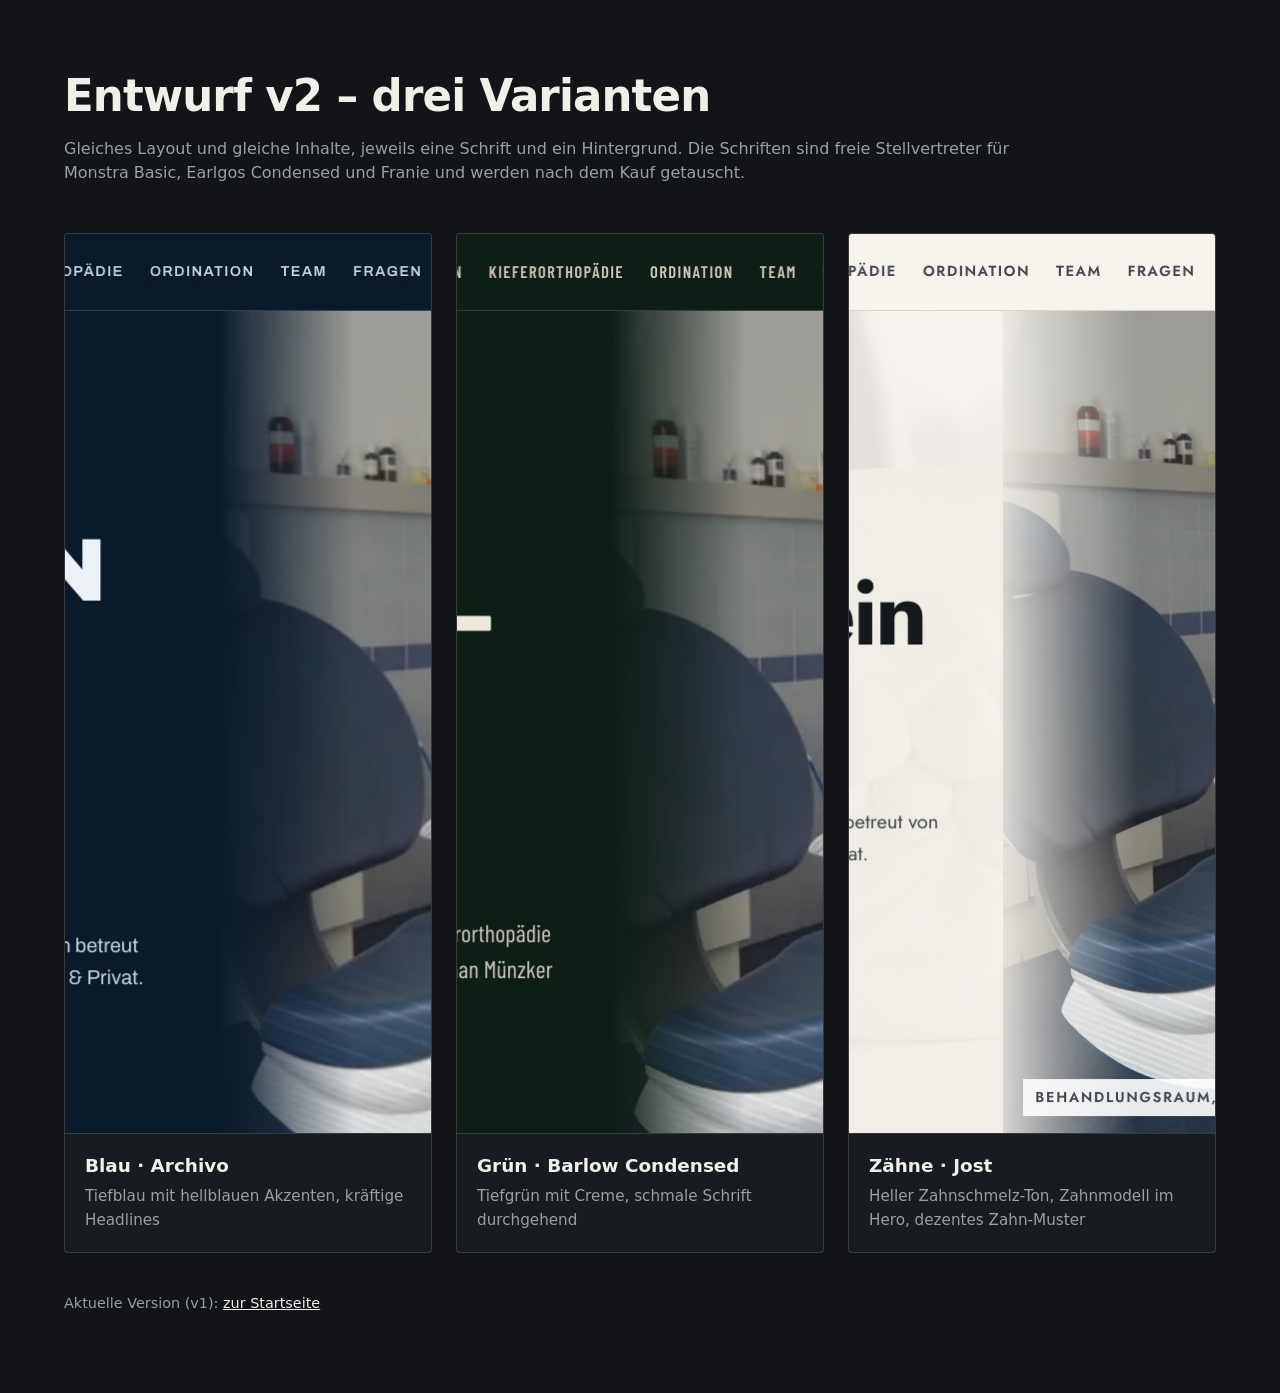
==== commit 08da49e1: "v2: three variants – blue/Archivo, green/Barlow Condensed, teeth/Jost Split the v2 stylesheet into a" ====
--- a/v2/index.html
+++ b/v2/index.html
@@ -1,425 +1,37 @@
 <!doctype html>
-<html lang="de-AT" class="no-js">
+<html lang="de-AT">
 <head>
-  <meta charset="utf-8">
-  <meta name="viewport" content="width=device-width, initial-scale=1, viewport-fit=cover">
-  <title>Zahnarzt Dr. Roman Münzker – Ordination in 1200 Wien · Alle Kassen</title>
-  <meta name="description" content="Zahnarztpraxis Dr. Roman Münzker in Wien-Brigittenau seit 1997: Prophylaxe, Füllungen, Zahnersatz, Implantologie und Kieferorthopädie für Kinder und Erwachsene. Alle Kassen &amp; Privat. Tel. 01 332 75 09.">
-  <meta name="robots" content="noindex, nofollow">
-  <meta name="theme-color" content="#0f1d17">
-  <link rel="canonical" href="https://www.zahnarzt-muenzker.at/">
-  <link rel="icon" href="../favicon.svg" type="image/svg+xml">
-  <meta property="og:type" content="website">
-  <meta property="og:locale" content="de_AT">
-  <meta property="og:title" content="Zahnarzt Dr. Roman Münzker – 1200 Wien">
-  <meta property="og:description" content="Ihre Zahnarztpraxis in der Brigittenau seit 1997. Alle Kassen &amp; Privat.">
-  <meta property="og:image" content="../assets/img/behandlung-2-1600.webp">
-  <link rel="preload" href="assets/fonts/archivo-black-latin-400-normal.woff2" as="font" type="font/woff2" crossorigin>
-  <link rel="preload" href="assets/fonts/barlow-condensed-latin-700-normal.woff2" as="font" type="font/woff2" crossorigin>
-  <link rel="preload" href="assets/fonts/jost-latin-wght-normal.woff2" as="font" type="font/woff2" crossorigin>
-  <link rel="stylesheet" href="assets/css/style.css">
+<meta charset="utf-8">
+<meta name="viewport" content="width=device-width, initial-scale=1">
+<title>Entwurf v2 – drei Varianten · Ordination Dr. Münzker</title>
+<meta name="robots" content="noindex, nofollow">
+<link rel="icon" href="../favicon.svg" type="image/svg+xml">
+<style>
+:root{--bg:#121417;--fg:#f1efe9;--muted:#9aa09c;--line:rgba(241,239,233,.14)}
+*{box-sizing:border-box}
+body{margin:0;background:var(--bg);color:var(--fg);font-family:system-ui,-apple-system,"Segoe UI",Roboto,sans-serif;line-height:1.5;padding:clamp(24px,5vw,72px)}
+h1{font-size:clamp(1.8rem,3.4vw,3rem);margin:0 0 8px;letter-spacing:-.02em}
+.sub{color:var(--muted);margin:0 0 clamp(28px,4vw,48px);max-width:60em}
+.grid{display:grid;grid-template-columns:repeat(3,1fr);gap:24px}
+a.card{display:block;color:inherit;text-decoration:none;border:1px solid var(--line);border-radius:4px;overflow:hidden;background:#181b1f;transition:transform .25s,border-color .25s}
+a.card:hover{transform:translateY(-3px);border-color:rgba(241,239,233,.4)}
+a.card img{display:block;width:100%;aspect-ratio:16/10;object-fit:cover;object-position:top;border-bottom:1px solid var(--line)}
+.card__body{padding:18px 20px 20px}
+.card__body b{display:block;font-size:1.15rem;margin-bottom:4px}
+.card__body span{color:var(--muted);font-size:.95rem}
+.foot{margin-top:40px;color:var(--muted);font-size:.9rem}
+.foot a{color:var(--fg)}
+@media (max-width:900px){.grid{grid-template-columns:1fr}}
+</style>
 </head>
 <body>
-  <a class="skip-link" href="#main">Zum Inhalt springen</a>
-
-  <header class="header" id="header">
-    <div class="wrap header__row">
-      <a class="brand" href="#top">
-        <span class="brand__name">Dr. Roman Münzker</span>
-        <span class="brand__sub">Zahnarzt · 1200 Wien</span>
-      </a>
-      <nav class="nav" id="nav" aria-label="Hauptnavigation">
-        <a href="#leistungen">Leistungen</a>
-        <a href="#kfo">Kieferorthopädie</a>
-        <a href="#ordination">Ordination</a>
-        <a href="#team">Team</a>
-        <a href="#fragen">Fragen</a>
-        <a href="#kontakt">Kontakt</a>
-        <a class="nav__phone" href="tel:+4313327509">01 332 75 09</a>
-      </nav>
-      <a class="btn btn--sm header__cta" href="tel:+4313327509">Termin vereinbaren</a>
-      <button class="menu-toggle" id="menu-toggle" aria-label="Menü öffnen" aria-expanded="false" aria-controls="nav"><span class="menu-toggle__open">Menü</span><span class="menu-toggle__close">Schließen</span></button>
-    </div>
-  </header>
-
-  <main id="main">
-
-    <section class="hero" id="top">
-      <div class="hero__text">
-        <div class="hero__inner">
-          <p class="kicker">Zahnarzt in Wien-Brigittenau · seit 1997</p>
-          <h1>Zähne erhalten – ein Leben lang.</h1>
-          <p class="lead">Prophylaxe, Füllungen, Zahnersatz, Implantologie und Kieferorthopädie für Kinder und Erwachsene. Persönlich betreut von Dr.&nbsp;Roman Münzker und seinem Team. Alle Kassen &amp; Privat.</p>
-          <div class="hero__actions">
-            <a class="btn" href="tel:+4313327509">Termin vereinbaren</a>
-            <a class="textlink" href="tel:+4313327509">01 332 75 09</a>
-          </div>
-          <p class="status" data-status><span class="status__dot" aria-hidden="true"></span><span data-status-text>Mo 11–19 · Di &amp; Mi 10–18 · Do 8:30–14 Uhr</span></p>
-        </div>
-      </div>
-      <figure class="hero__photo">
-        <div class="media media--hero"><img src="../assets/img/behandlung-2-1600.webp"
-             srcset="../assets/img/behandlung-2-800.webp 800w, ../assets/img/behandlung-2-1600.webp 1600w, ../assets/img/behandlung-2-2200.webp 2200w"
-             sizes="(max-width: 900px) 100vw, 54vw" alt="Behandlungsraum der Ordination mit moderner Behandlungseinheit" width="1600" height="1200" fetchpriority="high"></div>
-        <figcaption>Behandlungsraum, Dresdner Straße 48</figcaption>
-      </figure>
-    </section>
-
-    <div class="facts">
-      <div class="wrap facts__grid">
-        <div class="reveal"><small>Ordination seit</small><b>1997</b></div>
-        <div class="reveal"><small>Versicherung</small><b>Alle Kassen &amp; Privat</b></div>
-        <div class="reveal"><small>Diagnostik</small><b>Digitales Röntgen</b></div>
-        <div class="reveal"><small>Anfahrt</small><b>U6 Dresdner Straße</b></div>
-      </div>
-    </div>
-
-    <section class="section" id="leistungen" aria-labelledby="leistungen-title">
-      <div class="wrap">
-        <div class="reveal section__head">
-          <p class="kicker"><span>01</span>Leistungen</p>
-          <h2 id="leistungen-title">Alles für Ihre Zähne – unter einem Dach.</h2>
-          <p class="section__intro">Oberstes Ziel unserer Ordination ist die Zahnerhaltung. Von der Vorsorge über Füllungen und Zahnersatz bis zur Kieferorthopädie – als Kassen- oder Privatleistung.</p>
-        </div>
-        <div class="cards">
-          <article class="reveal card">
-            <span class="card__num">01</span>
-            <div class="media"><img src="../assets/img/laecheln-750.webp" alt="" width="750" height="563" loading="lazy"></div>
-            <h3>Prophylaxe &amp; Mundhygiene</h3>
-            <p>Vorbeugung von Karies und Zahnbetterkrankungen (Parodontitis). Je nach Risiko ist eine halbjährliche bis jährliche professionelle Zahnreinigung sinnvoll – in einzelnen Fällen auch in kürzeren Intervallen.</p>
-          </article>
-          <a class="reveal card card--link" href="#fuellungen">
-            <span class="card__num">02</span>
-            <div class="media"><img src="../assets/img/behandlung-1-700.webp" alt="" width="700" height="911" loading="lazy"></div>
-            <h3>Füllungstherapie</h3>
-            <p>Seit 2025 ist Amalgam EU-weit verboten. Wir beraten Sie zu den Alternativen – vom Glasionomerzement bis zum Keramikinlay. Materialien im Vergleich →</p>
-          </a>
-          <article class="reveal card">
-            <span class="card__num">03</span>
-            <div class="media"><img src="../assets/img/zahnmodell-800.webp" alt="" width="800" height="424" loading="lazy"></div>
-            <h3>Zahnersatz</h3>
-            <p>Abnehmbare und festsitzende Lösungen: Kronen und Brücken (Metall-Keramik oder Vollkeramik), Teilprothesen – auch klammerlos – und Vollprothesen. Bei Bedarf auch implantatgetragen.</p>
-          </article>
-          <article class="reveal card">
-            <span class="card__num">04</span>
-            <div class="media"><img src="../assets/img/behandlung-3-700.webp" alt="" width="700" height="933" loading="lazy"></div>
-            <h3>Chirurgie &amp; Implantologie</h3>
-            <p>Implantologie – vor allem auch zur Fixierung schlecht sitzender Teil- und Totalprothesen –, Wurzelspitzenresektion sowie Freilegung und, wenn notwendig, Entfernung retinierter Zähne, auch von Weisheitszähnen.</p>
-          </article>
-          <a class="reveal card card--link" href="#kfo">
-            <span class="card__num">05</span>
-            <div class="media"><img src="../assets/img/kieferorthopaedie-800.webp" alt="" width="800" height="353" loading="lazy"></div>
-            <h3>Kieferorthopädie</h3>
-            <p>Festsitzende und abnehmbare Zahnspangen für Kinder und Erwachsene sowie unsichtbare Zahnspangen („eCligner“). Mehr zur Kieferorthopädie →</p>
-          </a>
-          <article class="reveal card">
-            <span class="card__num">06</span>
-            <div class="media"><img src="../assets/img/panoramaroentgen-800.webp" alt="" width="800" height="624" loading="lazy"></div>
-            <h3>Digitales Röntgen</h3>
-            <p>Als modernes diagnostisches Hilfsmittel steht in unserer Ordination ein digitales und damit strahlungsarmes Kleinbild- und Panoramaröntgen zur Verfügung.</p>
-          </article>
-        </div>
-        <p class="reveal extras"><b>Sonderleistungen:</b> Hausbesuche · Zahnschmuck · Expressreparatur von Zahnersatz · Reinigung von Zahnersatz im Ultraschallbad</p>
-      </div>
-    </section>
-
-    <section class="statement" aria-label="Leitsatz">
-      <div class="wrap">
-        <p class="reveal">Oberstes Ziel unserer Ordination ist die Zahnerhaltung.<small>Vorsorge statt Reparatur: Wer regelmäßig zur Kontrolle und Mundhygiene kommt, behält seine eigenen Zähne länger gesund – und spart sich aufwändige Behandlungen.</small></p>
-      </div>
-    </section>
-
-    <section class="section--rule" id="kfo" aria-labelledby="kfo-title">
-      <div class="split">
-        <figure class="split__photo">
-          <div class="media"><img src="../assets/img/kieferorthopaedie-1024.webp" srcset="../assets/img/kieferorthopaedie-800.webp 800w, ../assets/img/kieferorthopaedie-1024.webp 1024w" sizes="(max-width: 900px) 100vw, 50vw" alt="Kieferorthopädische Modelle und transparente Zahnschienen" width="1024" height="452" loading="lazy"></div>
-          <figcaption>Festsitzende Apparatur am Modell</figcaption>
-        </figure>
-        <div class="split__text">
-          <div class="reveal split__inner">
-            <p class="kicker"><span>02</span>Kieferorthopädie</p>
-            <h2 id="kfo-title">Gerade Zähne – in jedem Alter.</h2>
-            <p class="lead">Das kieferorthopädische Leistungsspektrum unserer Ordination umfasst festsitzende und abnehmbare Zahnspangen für Kinder und Erwachsene sowie die sogenannten unsichtbaren Zahnspangen („eCligner“).</p>
-            <p>Dr. Münzker hat sich dafür umfassend fortgebildet – unter anderem mit dem KFO-Fortbildungsdiplom der Österreichischen Zahnärztekammer und der „eCligner Suisse“-Zertifizierung.</p>
-            <dl class="deflist">
-              <div><dt>Festsitzend</dt><dd>Zahnspangen für Kinder &amp; Erwachsene</dd></div>
-              <div><dt>Abnehmbar</dt><dd>Zahnspangen für Kinder &amp; Erwachsene</dd></div>
-              <div><dt>Unsichtbar</dt><dd>Transparente Schienen mit eCligner</dd></div>
-            </dl>
-          </div>
-        </div>
-      </div>
-    </section>
-
-    <section class="section section--rule section--paper" id="fuellungen" aria-labelledby="fuellungen-title">
-      <div class="wrap">
-        <div class="reveal section__head">
-          <p class="kicker"><span>03</span>Füllungstherapie</p>
-          <h2 id="fuellungen-title">Amalgam ist Geschichte. Welche Füllung passt zu Ihnen?</h2>
-          <p class="section__intro">Seit Anfang 2025 ist die Verwendung von Amalgam für Zahnfüllungen per EU-Verordnung verboten. Als Alternative kommen diese Materialien in Frage:</p>
-        </div>
-        <table class="reveal table">
-          <thead>
-            <tr><th scope="col">Material</th><th scope="col">Eigenschaften</th><th scope="col">Haltbarkeit · Einsatz</th><th scope="col">Kosten</th></tr>
-          </thead>
-          <tbody>
-            <tr>
-              <th scope="row"><span class="matcell"><span class="swatch swatch--stein" aria-hidden="true"></span><span class="mat">Steinzement<small>Langzeitprovisorium</small></span></span></th>
-              <td data-label="Eigenschaften">Das einzige Füllungsmaterial, bei dem die ÖGK die vollen Kosten übernimmt. Kann aber eher nur als Langzeitprovisorium angesehen werden.</td>
-              <td data-label="Haltbarkeit · Einsatz">ca. 6 Monate – 2 Jahre</td>
-              <td data-label="Kosten">ÖGK: volle Kostenübernahme</td>
-            </tr>
-            <tr>
-              <th scope="row"><span class="matcell"><span class="swatch swatch--giz" aria-hidden="true"></span><span class="mat">Glasionomerzement<small>GIZ</small></span></span></th>
-              <td data-label="Eigenschaften">Haltbarer als Steinzement. Gibt Fluor ab und hilft so, Sekundärkaries zu verhindern. Nicht für jede Indikation geeignet, wäscht sich aus, ist etwas rau und kann sich verfärben.</td>
-              <td data-label="Haltbarkeit · Einsatz">Kinder bis zum vollendeten 15. Lebensjahr, Schwangere und stillende Mütter</td>
-              <td data-label="Kosten">Alle Kassen für die genannten Gruppen · BVAEB &amp; KFA: Kostenübernahme für alle Patientinnen und Patienten</td>
-            </tr>
-            <tr>
-              <th scope="row"><span class="matcell"><span class="swatch swatch--composite" aria-hidden="true"></span><span class="mat">Composite<small>Zahnfarbene Kunststofffüllung</small></span></span></th>
-              <td data-label="Eigenschaften">Das beste und haltbarste plastische Füllungsmaterial – für alle Indikationen geeignet. Die Verarbeitung ist aufwändig: Trockenlegung, Konditionierung des Zahnes, schichtweise Aushärtung.</td>
-              <td data-label="Haltbarkeit · Einsatz">Front- und Seitenzähne</td>
-              <td data-label="Kosten">Frontzähne (Eckzahn bis Eckzahn): von allen Kassen bezahlt · Seitenzähne: Privatleistung</td>
-            </tr>
-            <tr>
-              <th scope="row"><span class="matcell"><span class="swatch swatch--gold" aria-hidden="true"></span><span class="mat">Gold- &amp; Keramikinlays<small>Laborgefertigt</small></span></span></th>
-              <td data-label="Eigenschaften">Die beste Versorgungsmöglichkeit kariöser Läsionen im Seitenzahnbereich – passgenau im Labor gefertigt.</td>
-              <td data-label="Haltbarkeit · Einsatz">Zahn wird präpariert, Abformung, Fertigung des Formteils im Labor am Gipsmodell, Einsetzen (zementiert oder geklebt)</td>
-              <td data-label="Kosten">Privatleistung</td>
-            </tr>
-          </tbody>
-        </table>
-        <p class="reveal footnote">Welche Lösung für Ihren Zahn sinnvoll ist, besprechen wir gerne persönlich mit Ihnen in der Ordination.</p>
-      </div>
-    </section>
-
-    <section class="section section--rule section--surface" id="ordination" aria-labelledby="ordination-title">
-      <div class="wrap">
-        <div class="reveal section__head">
-          <p class="kicker"><span>04</span>Die Ordination</p>
-          <h2 id="ordination-title">Hell, freundlich und modern ausgestattet.</h2>
-          <p class="section__intro">Ein Blick in unsere Räume in der Dresdner Straße: Behandlungszimmer, Wartebereich und eine eigene Spielecke für unsere jüngsten Patientinnen und Patienten. Ein digitales, strahlungsarmes Kleinbild- und Panoramaröntgen steht direkt in der Ordination zur Verfügung.</p>
-          <div class="section__aside strip-nav" aria-label="Galerie blättern">
-            <button class="strip-btn" type="button" data-strip="prev" aria-label="Zurück">←</button>
-            <button class="strip-btn" type="button" data-strip="next" aria-label="Weiter">→</button>
-          </div>
-        </div>
-      </div>
-      <div class="strip" id="gallery" tabindex="0" aria-label="Bilder aus der Ordination – horizontal scrollen">
-        <button class="reveal g" data-full="../assets/img/behandlung-2-2200.webp"><div class="media"><img src="../assets/img/behandlung-2-1600.webp" alt="Behandlungsraum mit Behandlungseinheit und Monitor" loading="lazy" width="1600" height="1200"></div><span class="cap">Behandlungsraum</span></button>
-        <button class="reveal g" data-full="../assets/img/behandlung-1-1400.webp"><div class="media"><img src="../assets/img/behandlung-1-700.webp" alt="Behandlungsstuhl im Detail" loading="lazy" width="700" height="911"></div><span class="cap">Behandlungseinheit</span></button>
-        <button class="reveal g" data-full="../assets/img/wartezimmer-1-1024.webp"><div class="media"><img src="../assets/img/wartezimmer-1-800.webp" alt="Heller Wartebereich mit Stühlen" loading="lazy" width="800" height="570"></div><span class="cap">Wartebereich</span></button>
-        <button class="reveal g" data-full="../assets/img/kinderecke-2-1600.webp"><div class="media"><img src="../assets/img/kinderecke-2-800.webp" alt="Kinderbücher über Zähne auf dem Kindertisch" loading="lazy" width="800" height="600"></div><span class="cap">Kinderecke</span></button>
-        <button class="reveal g" data-full="../assets/img/roentgenraum-1600.webp"><div class="media"><img src="../assets/img/roentgenraum-800.webp" alt="Eingang zum Röntgenraum" loading="lazy" width="800" height="600"></div><span class="cap">Röntgenraum</span></button>
-        <button class="reveal g" data-full="../assets/img/behandlung-3-1400.webp"><div class="media"><img src="../assets/img/behandlung-3-700.webp" alt="Zweiter Behandlungsraum mit Fenster" loading="lazy" width="700" height="933"></div><span class="cap">Behandlungsraum 2</span></button>
-        <button class="reveal g" data-full="../assets/img/panoramaroentgen-1600.webp"><div class="media"><img src="../assets/img/panoramaroentgen-800.webp" alt="Digitales Panoramaröntgengerät" loading="lazy" width="800" height="624"></div><span class="cap">Panoramaröntgen</span></button>
-        <button class="reveal g" data-full="../assets/img/modell-1024.webp"><div class="media"><img src="../assets/img/modell-800.webp" alt="Gipsmodell eines Gebisses" loading="lazy" width="800" height="503"></div><span class="cap">Zahnmodell</span></button>
-        <button class="reveal g" data-full="../assets/img/kinderecke-3-1600.webp"><div class="media"><img src="../assets/img/kinderecke-3-800.webp" alt="Kleine Spielsachen für Kinder" loading="lazy" width="800" height="600"></div><span class="cap">Für die Kleinen</span></button>
-        <button class="reveal g" data-full="../assets/img/wartezimmer-2-1024.webp"><div class="media"><img src="../assets/img/wartezimmer-2-800.webp" alt="Wartebereich mit Bildschirm und Informationen" loading="lazy" width="800" height="610"></div><span class="cap">Wartebereich</span></button>
-        <button class="reveal g" data-full="../assets/img/kinderecke-1-1024.webp"><div class="media"><img src="../assets/img/kinderecke-1-800.webp" alt="Spielecke mit Kindertisch und Spielzeug" loading="lazy" width="800" height="600"></div><span class="cap">Spielecke</span></button>
-        <button class="reveal g" data-full="../assets/img/praxislabor-1600.webp"><div class="media"><img src="../assets/img/praxislabor-800.webp" alt="Technisches Gerät in der Ordination" loading="lazy" width="800" height="600"></div><span class="cap">Technik</span></button>
-      </div>
-    </section>
-
-    <section class="section section--rule" id="team" aria-labelledby="team-title">
-      <div class="wrap">
-        <div class="reveal section__head">
-          <p class="kicker"><span>05</span>Team</p>
-          <h2 id="team-title">Erfahrung, die man spürt.</h2>
-          <p class="section__intro">Seit 1997 führt Dr. Roman Münzker seine Ordination in der Brigittenau. Neben der allgemeinen Zahnheilkunde hat er sich laufend in Implantologie und Kieferorthopädie weitergebildet.</p>
-        </div>
-        <div class="doctor">
-          <figure class="reveal portrait">
-            <div class="media"><img src="../assets/img/dr-roman-muenzker-1200.webp" srcset="../assets/img/dr-roman-muenzker-600.webp 600w, ../assets/img/dr-roman-muenzker-1200.webp 1200w" sizes="(max-width: 900px) 100vw, 38vw" alt="Porträt Dr. med. univ. Roman Münzker" width="1200" height="1600" loading="lazy"></div>
-            <figcaption><b>Dr. med. univ. Roman Münzker</b>Ordinationsinhaber · Mitglied der Zahnärztekammer Wien</figcaption>
-          </figure>
-          <div class="reveal cv">
-            <h3>Werdegang</h3>
-            <table class="cv__table">
-              <tbody>
-                <tr><th scope="row">1992</th><td>Promotion zum Doktor der gesamten Heilkunde</td></tr>
-                <tr><th scope="row">1993 – 1995</th><td>Ausbildung zum Facharzt für Zahn-, Mund- &amp; Kieferheilkunde</td></tr>
-                <tr><th scope="row">1996 – 1997</th><td>Anstellung im Zahnambulatorium Floridsdorf der WGKK</td></tr>
-                <tr class="is-key"><th scope="row">1997</th><td>Gründung der Ordination in der Dresdner Straße</td></tr>
-                <tr><th scope="row">2003 – 2005</th><td>Implantologiekurs, Medos Austria</td></tr>
-                <tr><th scope="row">2007 – 2008</th><td>KFO-Kurs nach Prof. Richter</td></tr>
-                <tr><th scope="row">2008</th><td>KFO-Fortbildungsdiplom der Österreichischen Zahnärztekammer</td></tr>
-                <tr><th scope="row">2010 – 2012</th><td>Ausbildung zum Kieferorthopäden nach POS („Progressive Orthodontic Seminars“)</td></tr>
-                <tr><th scope="row">2012</th><td>„eCligner Suisse“-Zertifizierung</td></tr>
-                <tr class="is-key"><th scope="row">2026</th><td>29 Jahre Ordination Dr. Münzker – Jubiläum im Oktober</td></tr>
-              </tbody>
-            </table>
-          </div>
-        </div>
-        <div class="team">
-          <figure class="reveal portrait">
-            <div class="media"><img src="../assets/img/jutta-tanner-600.webp" srcset="../assets/img/jutta-tanner-600.webp 600w, ../assets/img/jutta-tanner-1000.webp 1000w" sizes="(max-width: 600px) 100vw, 30vw" alt="Porträt Jutta Tanner" width="600" height="800" loading="lazy"></div>
-            <figcaption><b>Jutta Tanner</b>Zahnärztliche Assistentin · Mundhygiene · Prophylaxeassistentin (PAss)</figcaption>
-          </figure>
-          <figure class="reveal portrait">
-            <div class="media"><img src="../assets/img/katja-muenzker-600.webp" srcset="../assets/img/katja-muenzker-600.webp 600w, ../assets/img/katja-muenzker-1000.webp 1000w" sizes="(max-width: 600px) 100vw, 30vw" alt="Porträt Katja Münzker" width="600" height="800" loading="lazy"></div>
-            <figcaption><b>Katja Münzker</b>Administration · Zahnärztliche Assistentin · Mundhygiene · Prophylaxeassistentin (PAss)</figcaption>
-          </figure>
-          <figure class="reveal portrait">
-            <div class="media"><img src="../assets/img/team-gruppe-800.webp" srcset="../assets/img/team-gruppe-800.webp 800w, ../assets/img/team-gruppe-1600.webp 1600w" sizes="(max-width: 600px) 100vw, 30vw" alt="Das Team der Ordination Dr. Münzker" width="800" height="600" loading="lazy"></div>
-            <figcaption><b>Das Team</b>Gemeinsam für Sie da – Ordination Dr. Münzker</figcaption>
-          </figure>
-        </div>
-      </div>
-    </section>
-
-    <section class="section section--rule section--surface" id="ablauf" aria-labelledby="ablauf-title">
-      <div class="wrap">
-        <div class="reveal section__head">
-          <p class="kicker"><span>06</span>Ihr erster Besuch</p>
-          <h2 id="ablauf-title">So läuft es bei uns ab.</h2>
-          <p class="section__intro">Kein Online-Formular, keine Warteschleife: Ein Anruf genügt. Alles Weitere besprechen wir persönlich in der Ordination.</p>
-        </div>
-        <ol class="steps" style="list-style:none;margin:0;padding:0">
-          <li class="reveal step"><div class="step__num">01</div><h3>Termin vereinbaren</h3><p>Telefonisch unter 01 332 75 09 zu den Ordinationszeiten. Termine werden nach Vereinbarung vergeben.</p></li>
-          <li class="reveal step"><div class="step__num">02</div><h3>Erstgespräch &amp; Befund</h3><p>Wir hören zu, untersuchen gründlich und nutzen bei Bedarf das digitale, strahlungsarme Röntgen direkt in der Ordination.</p></li>
-          <li class="reveal step"><div class="step__num">03</div><h3>Beratung &amp; Behandlungsplan</h3><p>Sie erfahren in Ruhe, welche Möglichkeiten es gibt, welche Materialien in Frage kommen und was die Kasse übernimmt.</p></li>
-          <li class="reveal step"><div class="step__num">04</div><h3>Behandlung &amp; Vorsorge</h3><p>Behandlung in der Dresdner Straße – und danach regelmäßige Kontrolle und Mundhygiene, damit Ihre Zähne lange gesund bleiben.</p></li>
-        </ol>
-      </div>
-    </section>
-
-    <section class="section section--rule section--paper" id="fragen" aria-labelledby="fragen-title">
-      <div class="wrap">
-        <div class="reveal section__head">
-          <p class="kicker"><span>07</span>Häufige Fragen</p>
-          <h2 id="fragen-title">Gut zu wissen, bevor Sie kommen.</h2>
-        </div>
-        <div class="reveal faq">
-          <details>
-            <summary>Mit welchen Kassen rechnen Sie ab?</summary>
-            <div class="faq__body"><p>Mit allen Kassen. Privatleistungen sind ebenfalls möglich – welche Leistung Kassen- und welche Privatleistung ist, besprechen wir vorab mit Ihnen.</p></div>
-          </details>
-          <details>
-            <summary>Wie bekomme ich einen Termin?</summary>
-            <div class="faq__body"><p>Telefonisch unter <a href="tel:+4313327509">01 332 75 09</a> – Montag 11–19 Uhr, Dienstag und Mittwoch 10–18 Uhr, Donnerstag 8:30–14 Uhr. Termine nach Vereinbarung.</p></div>
-          </details>
-          <details>
-            <summary>Wie komme ich zur Ordination?</summary>
-            <div class="faq__body"><p>Dresdner Straße 48/3/4, 1200 Wien. Mit der U6 bis Dresdner Straße, mit der Straßenbahn 2 (Dresdner Straße) oder 31 und 33 (Höchstädtplatz), mit dem Bus 37A (Dresdner Straße).</p></div>
-          </details>
-          <details>
-            <summary>Behandeln Sie auch Kinder?</summary>
-            <div class="faq__body"><p>Ja. Kinder bis zum vollendeten 15. Lebensjahr erhalten Glasionomerzement-Füllungen als Kassenleistung, kieferorthopädische Behandlungen bieten wir für Kinder und Erwachsene an – und im Wartebereich gibt es eine eigene Spielecke.</p></div>
-          </details>
-          <details>
-            <summary>Welche Füllung zahlt die Kasse?</summary>
-            <div class="faq__body"><p>Steinzement übernimmt die ÖGK zur Gänze. Glasionomerzement zahlen alle Kassen für Kinder bis 15, Schwangere und stillende Mütter (BVAEB und KFA für alle). Zahnfarbenes Composite wird im Frontzahnbereich von allen Kassen bezahlt, im Seitenzahnbereich ist es eine Privatleistung. <a href="#fuellungen">Materialien im Vergleich</a></p></div>
-          </details>
-          <details>
-            <summary>Gibt es Röntgen direkt in der Ordination?</summary>
-            <div class="faq__body"><p>Ja. Ein digitales und damit strahlungsarmes Kleinbild- und Panoramaröntgen steht in der Ordination zur Verfügung – ohne zusätzlichen Weg zu einem Institut.</p></div>
-          </details>
-          <details>
-            <summary>Bieten Sie unsichtbare Zahnspangen an?</summary>
-            <div class="faq__body"><p>Ja, transparente Schienen mit eCligner. Dr. Münzker ist „eCligner Suisse“-zertifiziert und hat das KFO-Fortbildungsdiplom der Österreichischen Zahnärztekammer.</p></div>
-          </details>
-          <details>
-            <summary>Machen Sie auch Hausbesuche?</summary>
-            <div class="faq__body"><p>Ja, Hausbesuche gehören zu unseren Sonderleistungen – ebenso Expressreparaturen von Zahnersatz und die Reinigung von Zahnersatz im Ultraschallbad.</p></div>
-          </details>
-        </div>
-      </div>
-    </section>
-
-    <section class="section section--rule" id="kontakt" aria-labelledby="kontakt-title">
-      <div class="wrap">
-        <div class="reveal section__head">
-          <p class="kicker"><span>08</span>Kontakt &amp; Anfahrt</p>
-          <h2 id="kontakt-title">Wir freuen uns auf Ihren Besuch.</h2>
-        </div>
-        <div class="contact">
-          <div class="reveal contact__main">
-            <p class="contact__label">Termin nach telefonischer Vereinbarung</p>
-            <a class="phone" href="tel:+4313327509">01 332 75 09</a>
-            <p class="status" data-status><span class="status__dot" aria-hidden="true"></span><span data-status-text>Mo 11–19 · Di &amp; Mi 10–18 · Do 8:30–14 Uhr</span></p>
-            <address class="contact__addr">
-              <b>Ordination Dr. Roman Münzker</b><br>
-              Dresdner Straße 48/3/4<br>
-              1200 Wien
-            </address>
-            <div class="contact__actions">
-              <a class="btn" href="tel:+4313327509">Jetzt anrufen</a>
-              <a class="btn btn--line" href="https://www.google.com/maps/dir/?api=1&amp;destination=Dresdner+Stra%C3%9Fe+48%2C+1200+Wien" target="_blank" rel="noopener">Route planen</a>
-            </div>
-            <h3 class="contact__h">Öffentliche Verkehrsmittel</h3>
-            <table class="transit">
-              <tbody>
-                <tr><th scope="row">U6</th><td>Dresdner Straße</td></tr>
-                <tr><th scope="row">2</th><td>Dresdner Straße (Straßenbahn)</td></tr>
-                <tr><th scope="row">31, 33</th><td>Höchstädtplatz (Straßenbahn)</td></tr>
-                <tr><th scope="row">37A</th><td>Dresdner Straße (Bus)</td></tr>
-              </tbody>
-            </table>
-          </div>
-          <div class="reveal contact__side">
-            <h3 class="contact__h">Ordinationszeiten</h3>
-            <table class="hours">
-              <caption class="sr-only">Ordinationszeiten</caption>
-              <tbody>
-                <tr data-day="1"><th scope="row">Montag</th><td>11:00 – 19:00</td></tr>
-                <tr data-day="2"><th scope="row">Dienstag</th><td>10:00 – 18:00</td></tr>
-                <tr data-day="3"><th scope="row">Mittwoch</th><td>10:00 – 18:00</td></tr>
-                <tr data-day="4"><th scope="row">Donnerstag</th><td>08:30 – 14:00</td></tr>
-                <tr data-day="5,6,0" class="is-closed"><th scope="row">Freitag – Sonntag</th><td>geschlossen</td></tr>
-              </tbody>
-            </table>
-            <div class="map" id="map">
-              <div class="map__panel">
-                <b>Dresdner Straße 48/3/4, 1200 Wien</b>
-                <p>Zum Schutz Ihrer Daten wird die Karte erst nach Klick geladen. Dabei werden Daten an OpenStreetMap übertragen.</p>
-                <button class="btn btn--sm" id="map-load" type="button">Karte laden</button>
-              </div>
-            </div>
-          </div>
-        </div>
-      </div>
-    </section>
-  </main>
-
-  <footer class="footer">
-    <div class="wrap footer__grid">
-      <div>
-        <p class="footer__brand">Dr. Roman Münzker</p>
-        <p>Zahnarztpraxis in Wien-Brigittenau seit 1997.<br>Alle Kassen &amp; Privat.</p>
-      </div>
-      <div>
-        <h4>Kontakt</h4>
-        <address>Dresdner Straße 48/3/4<br>1200 Wien<br><a href="tel:+4313327509">01 332 75 09</a></address>
-      </div>
-      <div>
-        <h4>Ordinationszeiten</h4>
-        <p>Mo 11:00 – 19:00<br>Di, Mi 10:00 – 18:00<br>Do 08:30 – 14:00</p>
-      </div>
-      <div>
-        <h4>Rechtliches</h4>
-        <p><a href="../impressum.html">Impressum</a><br><a href="../impressum.html#datenschutz">Datenschutz</a><br>Mitglied der Zahnärztekammer Wien</p>
-      </div>
-    </div>
-    <div class="wrap footer__bottom">
-      <span>© <span data-year>2026</span> Ordination Dr. Roman Münzker</span>
-      <span>Webdesign: <a href="https://getflowly.at" target="_blank" rel="noopener">Getflowly</a></span>
-    </div>
-  </footer>
-
-  <nav class="callbar" id="callbar" aria-label="Schnellkontakt">
-    <a href="tel:+4313327509">Anrufen</a>
-    <a href="https://www.google.com/maps/dir/?api=1&amp;destination=Dresdner+Stra%C3%9Fe+48%2C+1200+Wien" target="_blank" rel="noopener">Route</a>
-  </nav>
-
-  <div class="lightbox" id="lightbox" role="dialog" aria-modal="true" aria-label="Bildergalerie" hidden>
-    <button class="lb-btn lb-close" type="button" aria-label="Schließen">Schließen</button>
-    <button class="lb-btn lb-prev" type="button" aria-label="Vorheriges Bild">←</button>
-    <button class="lb-btn lb-next" type="button" aria-label="Nächstes Bild">→</button>
-    <div class="lightbox__stage"><img alt=""></div>
-    <div class="lightbox__bar"><span data-lb-cap></span><span data-lb-count></span></div>
-  </div>
-
-  <script src="assets/js/main.js" defer></script>
+<h1>Entwurf v2 – drei Varianten</h1>
+<p class="sub">Gleiches Layout und gleiche Inhalte, jeweils eine Schrift und ein Hintergrund. Die Schriften sind freie Stellvertreter für Monstra Basic, Earlgos Condensed und Franie und werden nach dem Kauf getauscht.</p>
+<div class="grid">
+  <a class="card" href="blau/"><img src="vorschau/blau-desktop.jpg" alt="Vorschau Variante Blau" width="1440" height="900"><div class="card__body"><b>Blau · Archivo</b><span>Tiefblau mit hellblauen Akzenten, kräftige Headlines</span></div></a>
+  <a class="card" href="gruen/"><img src="vorschau/gruen-desktop.jpg" alt="Vorschau Variante Grün" width="1440" height="900"><div class="card__body"><b>Grün · Barlow Condensed</b><span>Tiefgrün mit Creme, schmale Schrift durchgehend</span></div></a>
+  <a class="card" href="zaehne/"><img src="vorschau/zaehne-desktop.jpg" alt="Vorschau Variante Zähne" width="1440" height="900"><div class="card__body"><b>Zähne · Jost</b><span>Heller Zahnschmelz-Ton, Zahnmodell im Hero, dezentes Zahn-Muster</span></div></a>
+</div>
+<p class="foot">Aktuelle Version (v1): <a href="../">zur Startseite</a></p>
 </body>
 </html>
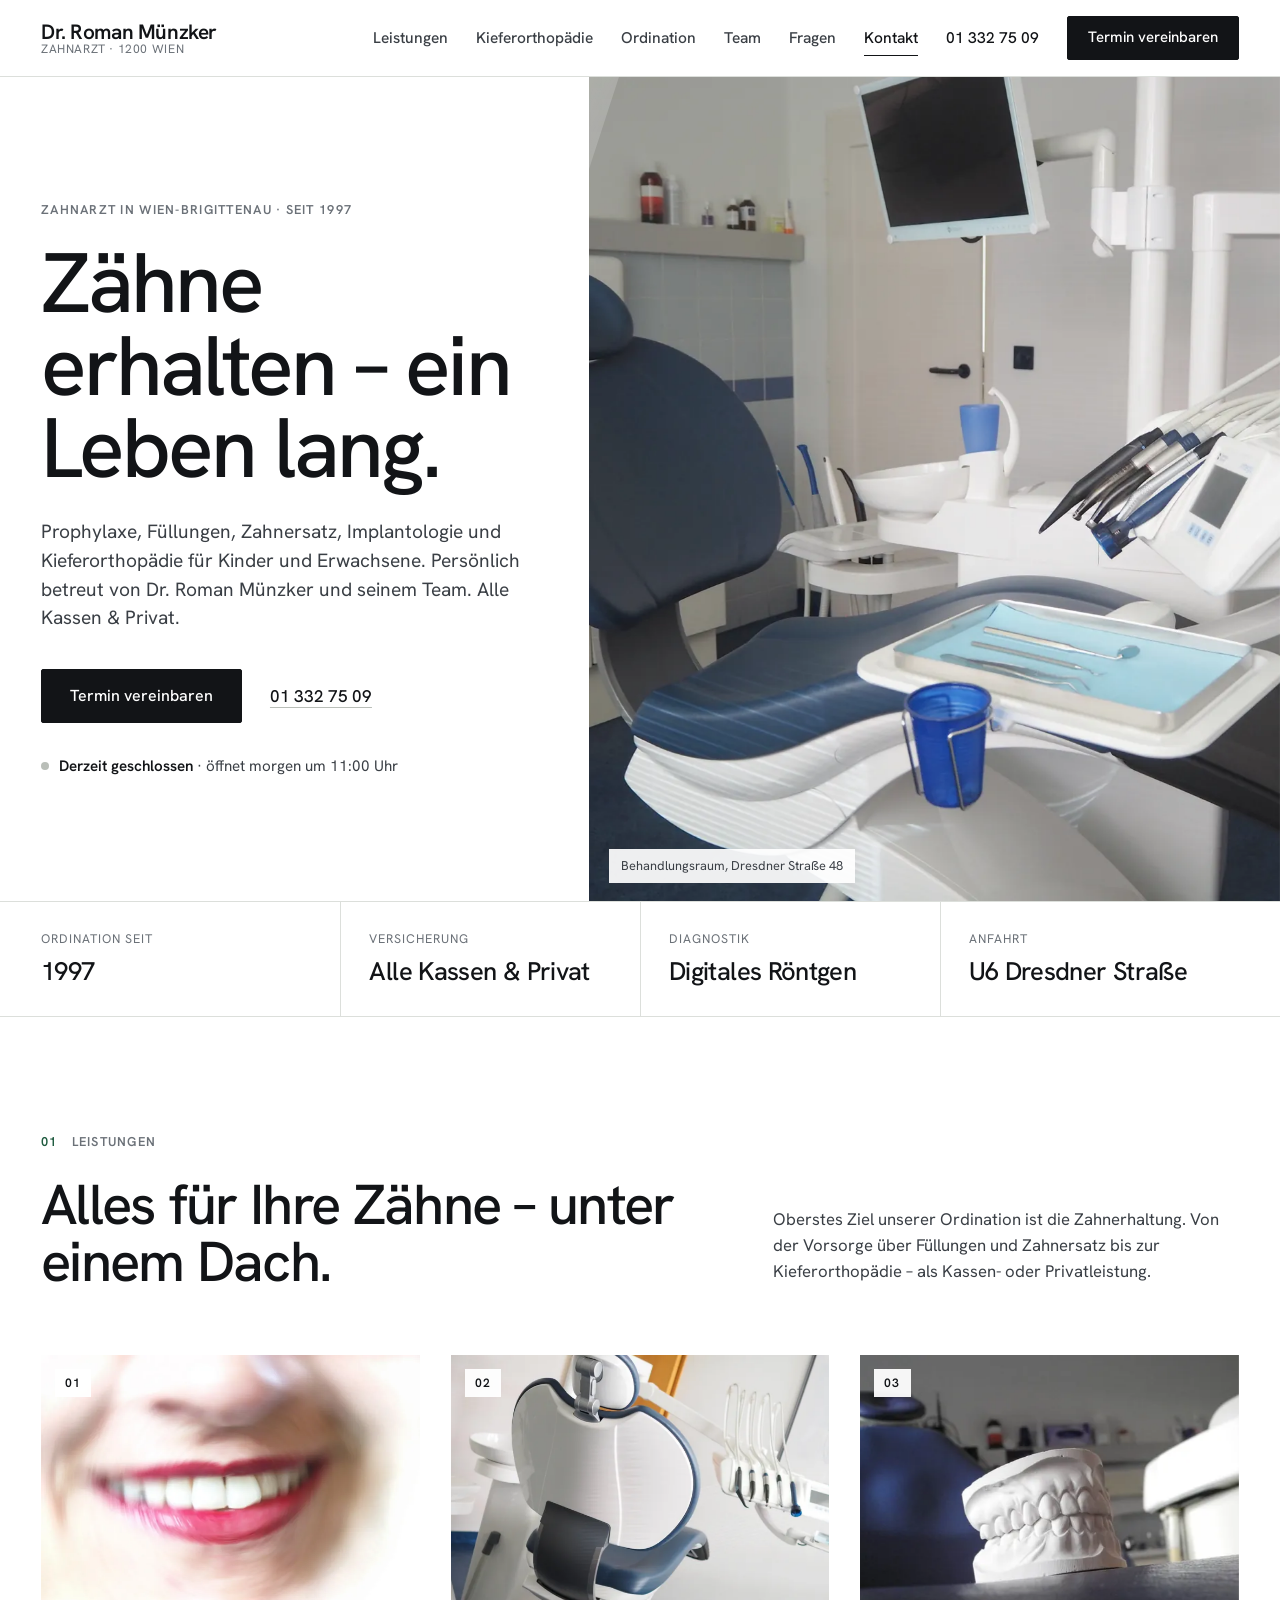
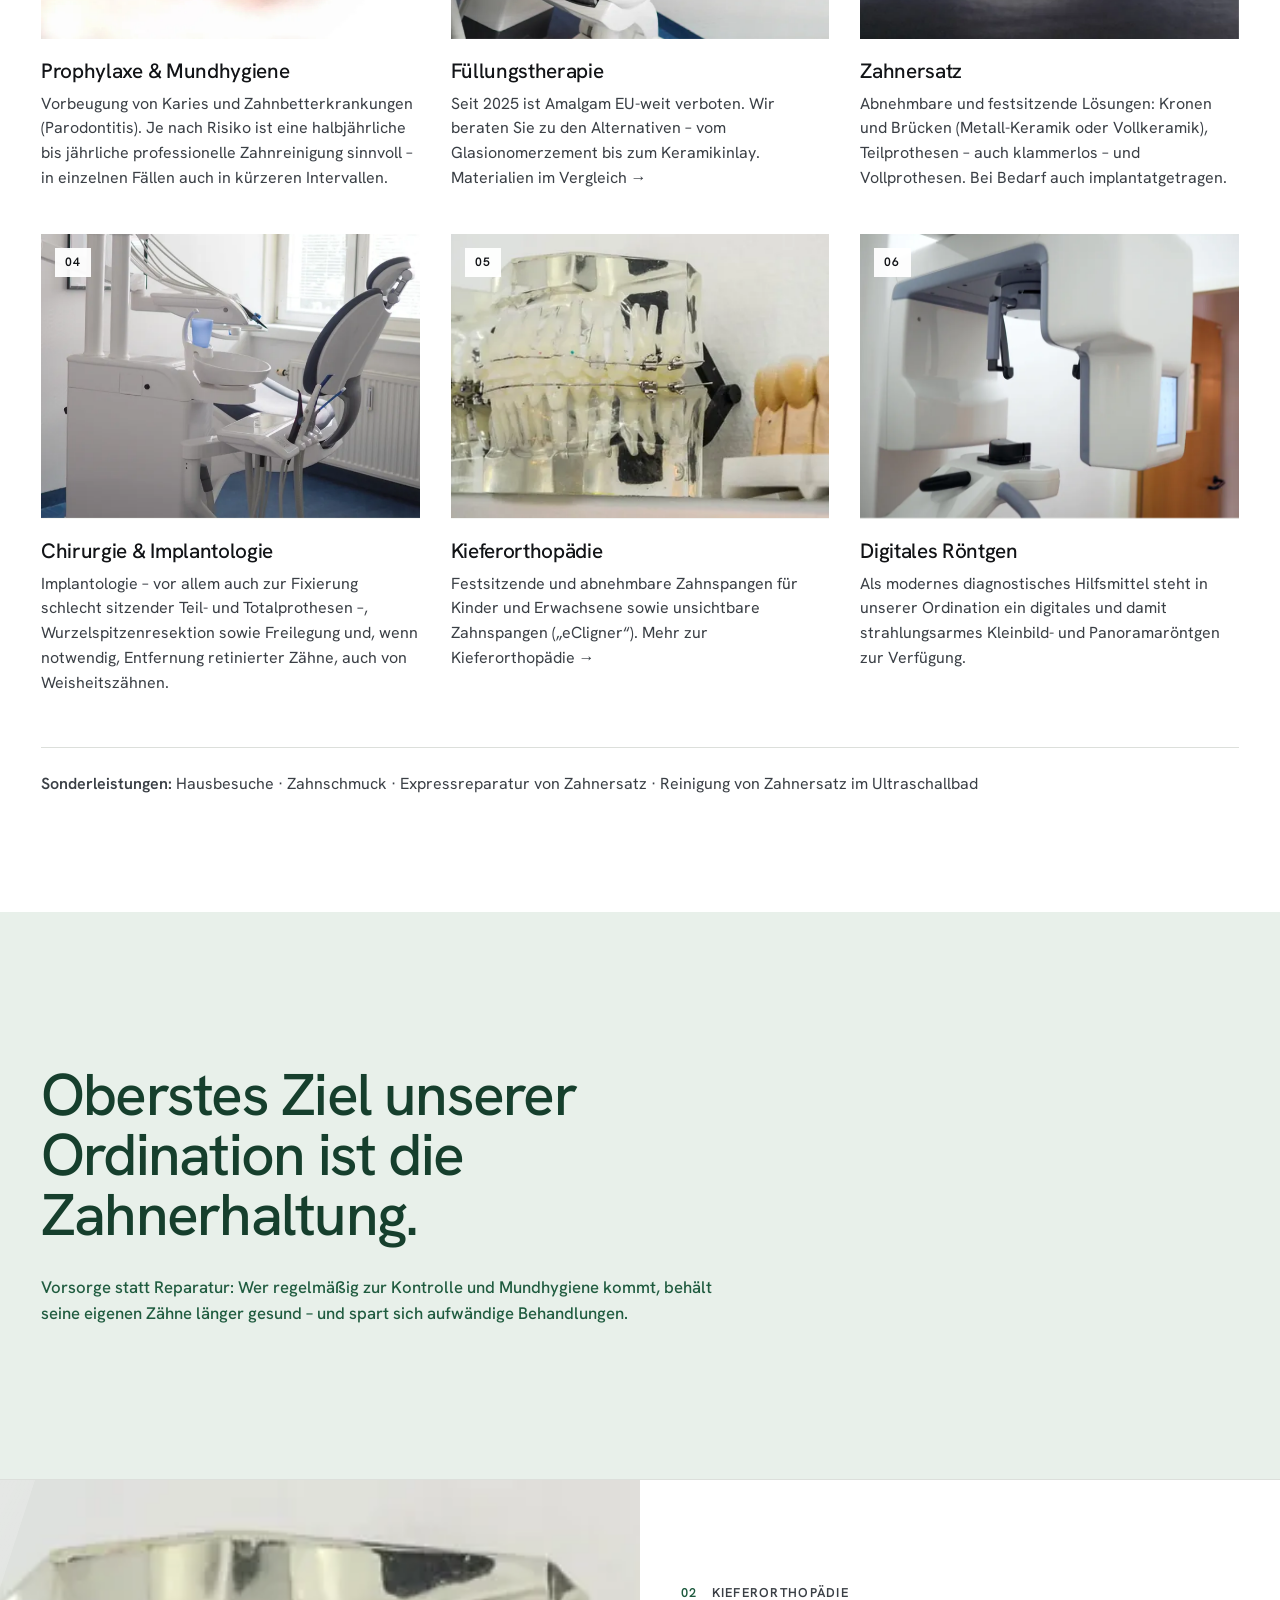
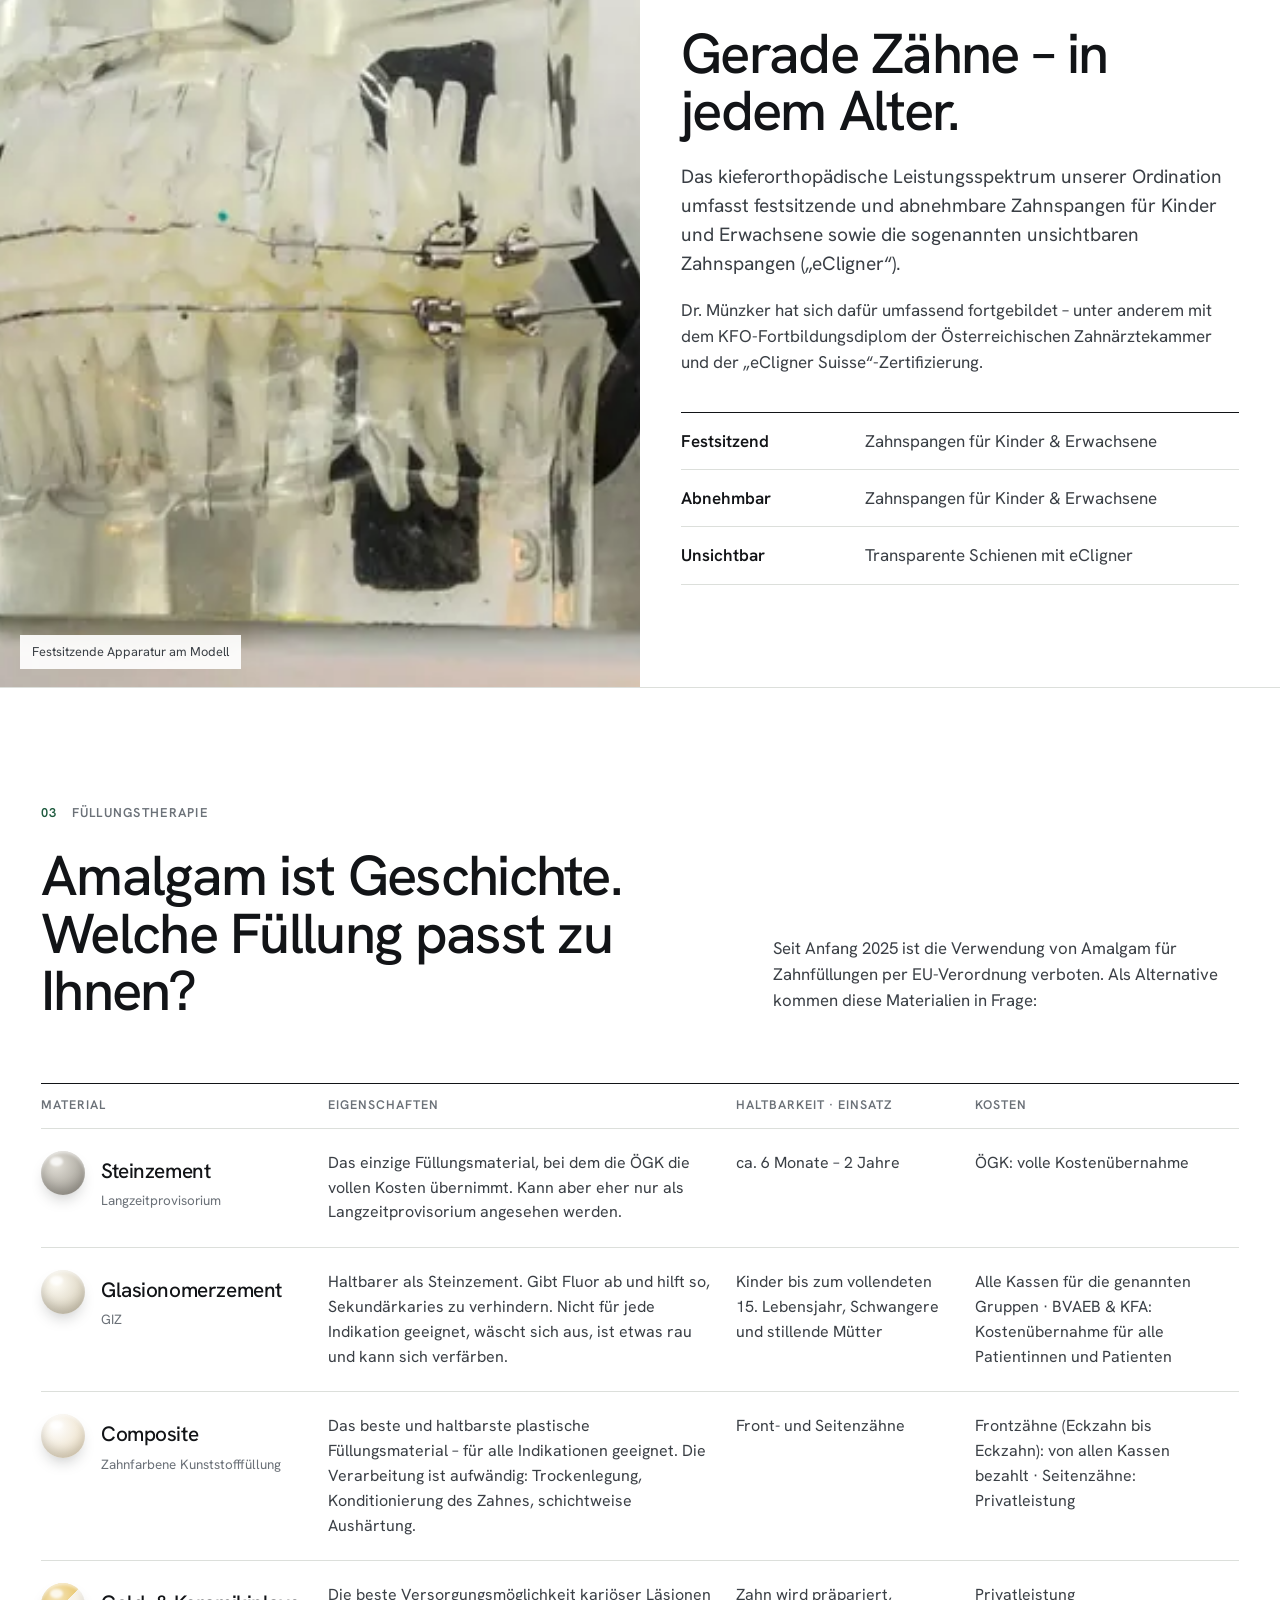
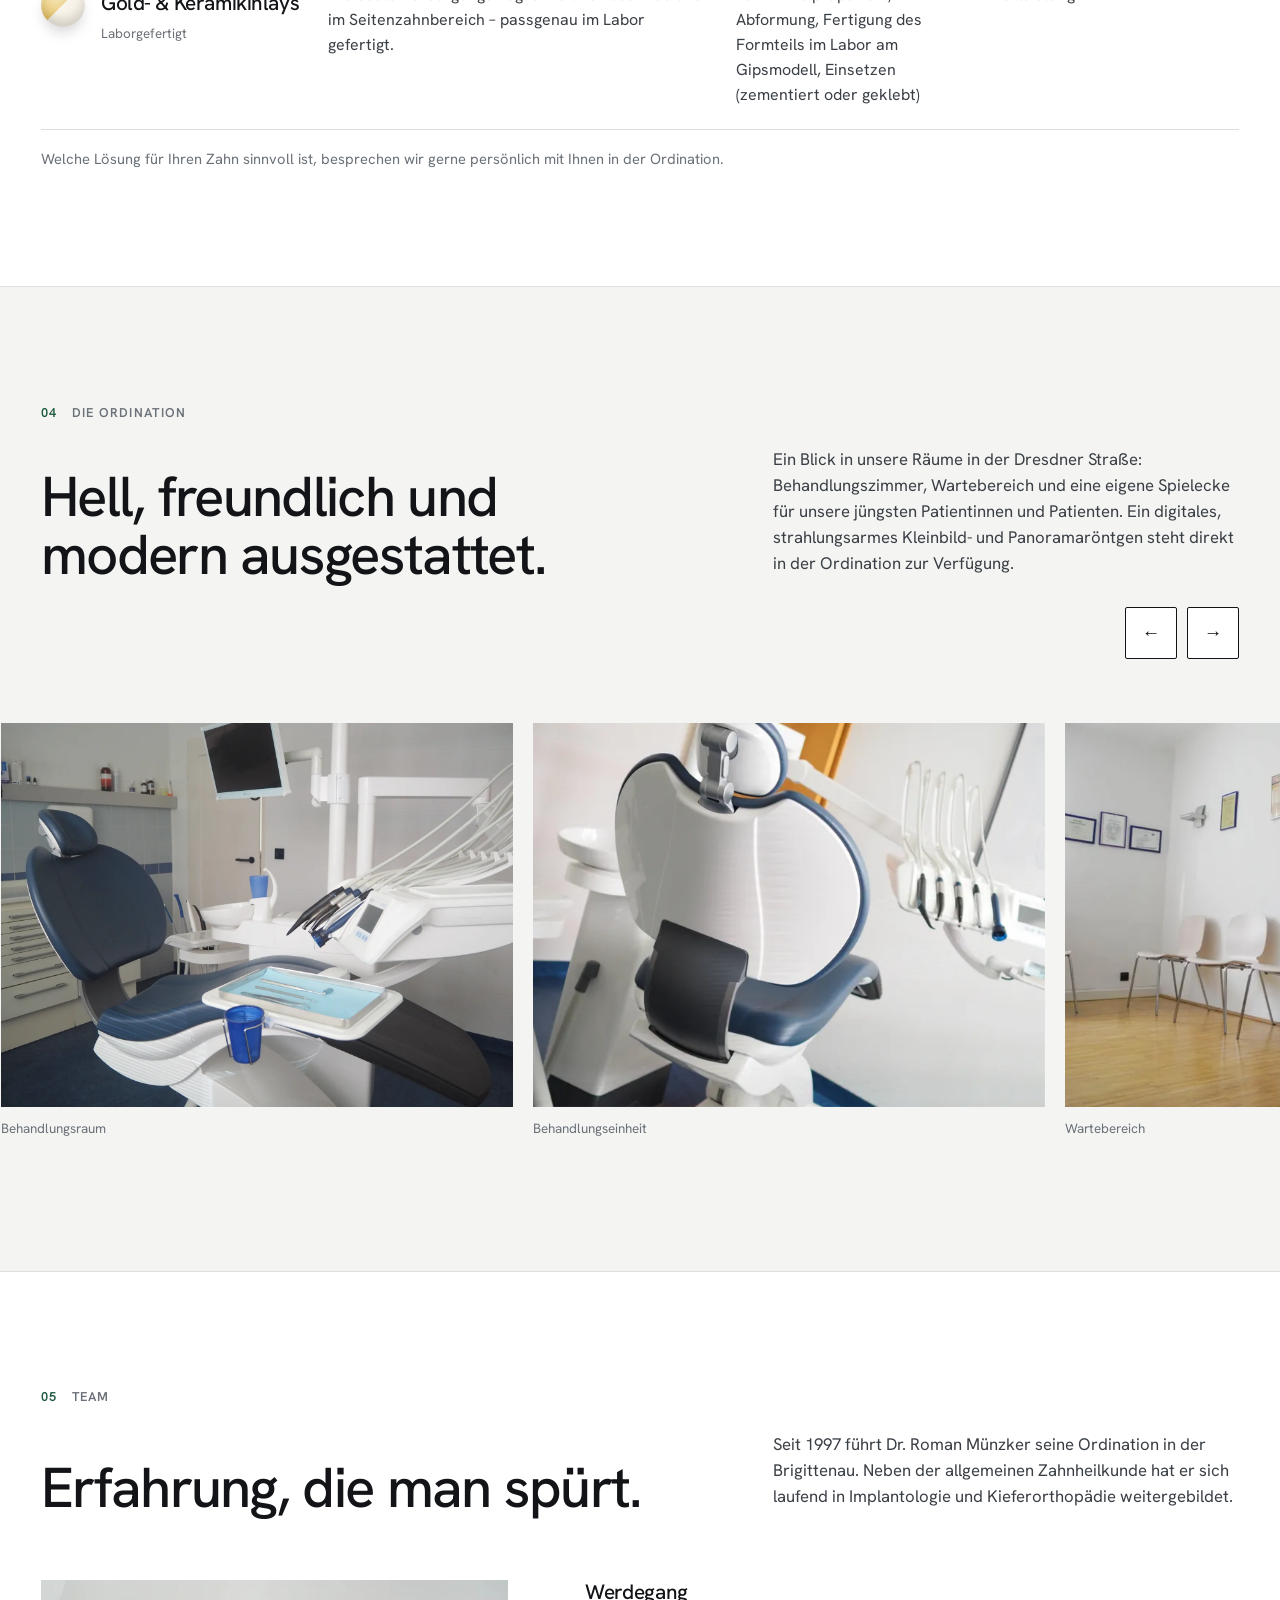
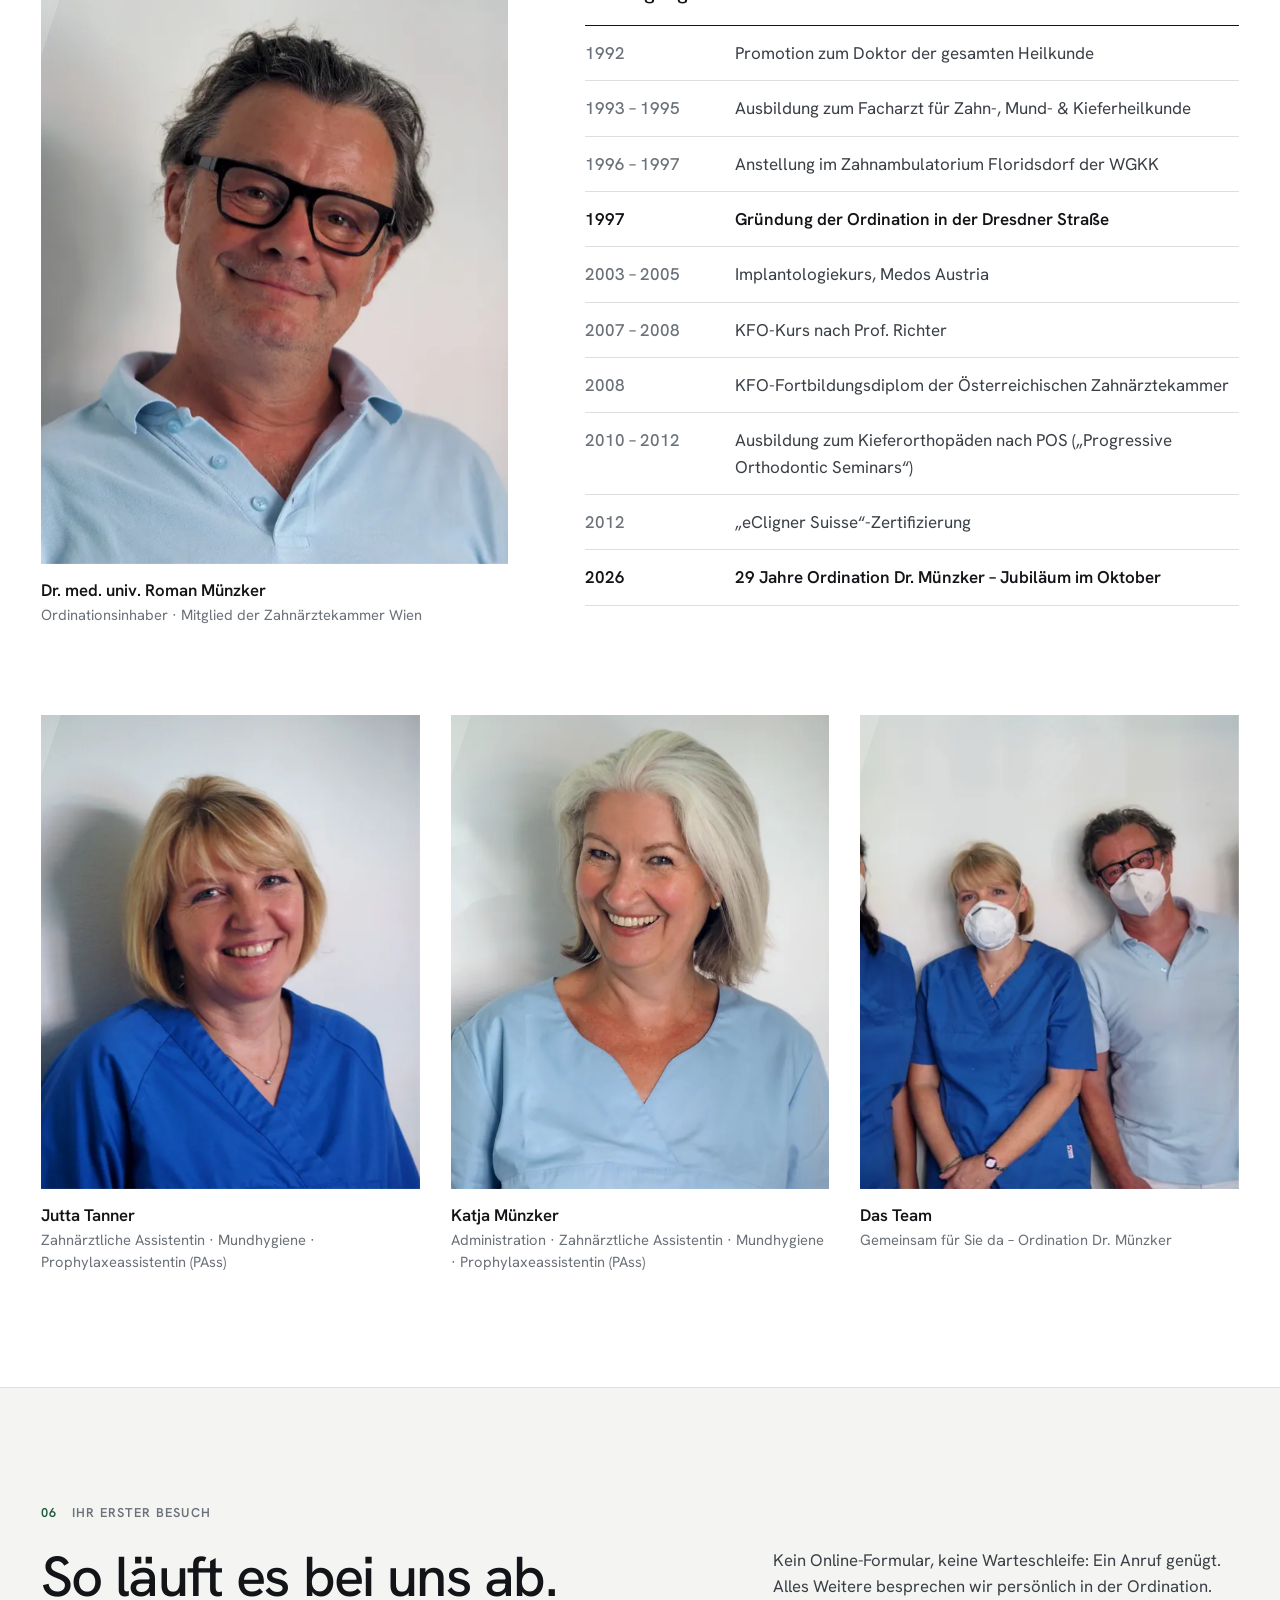
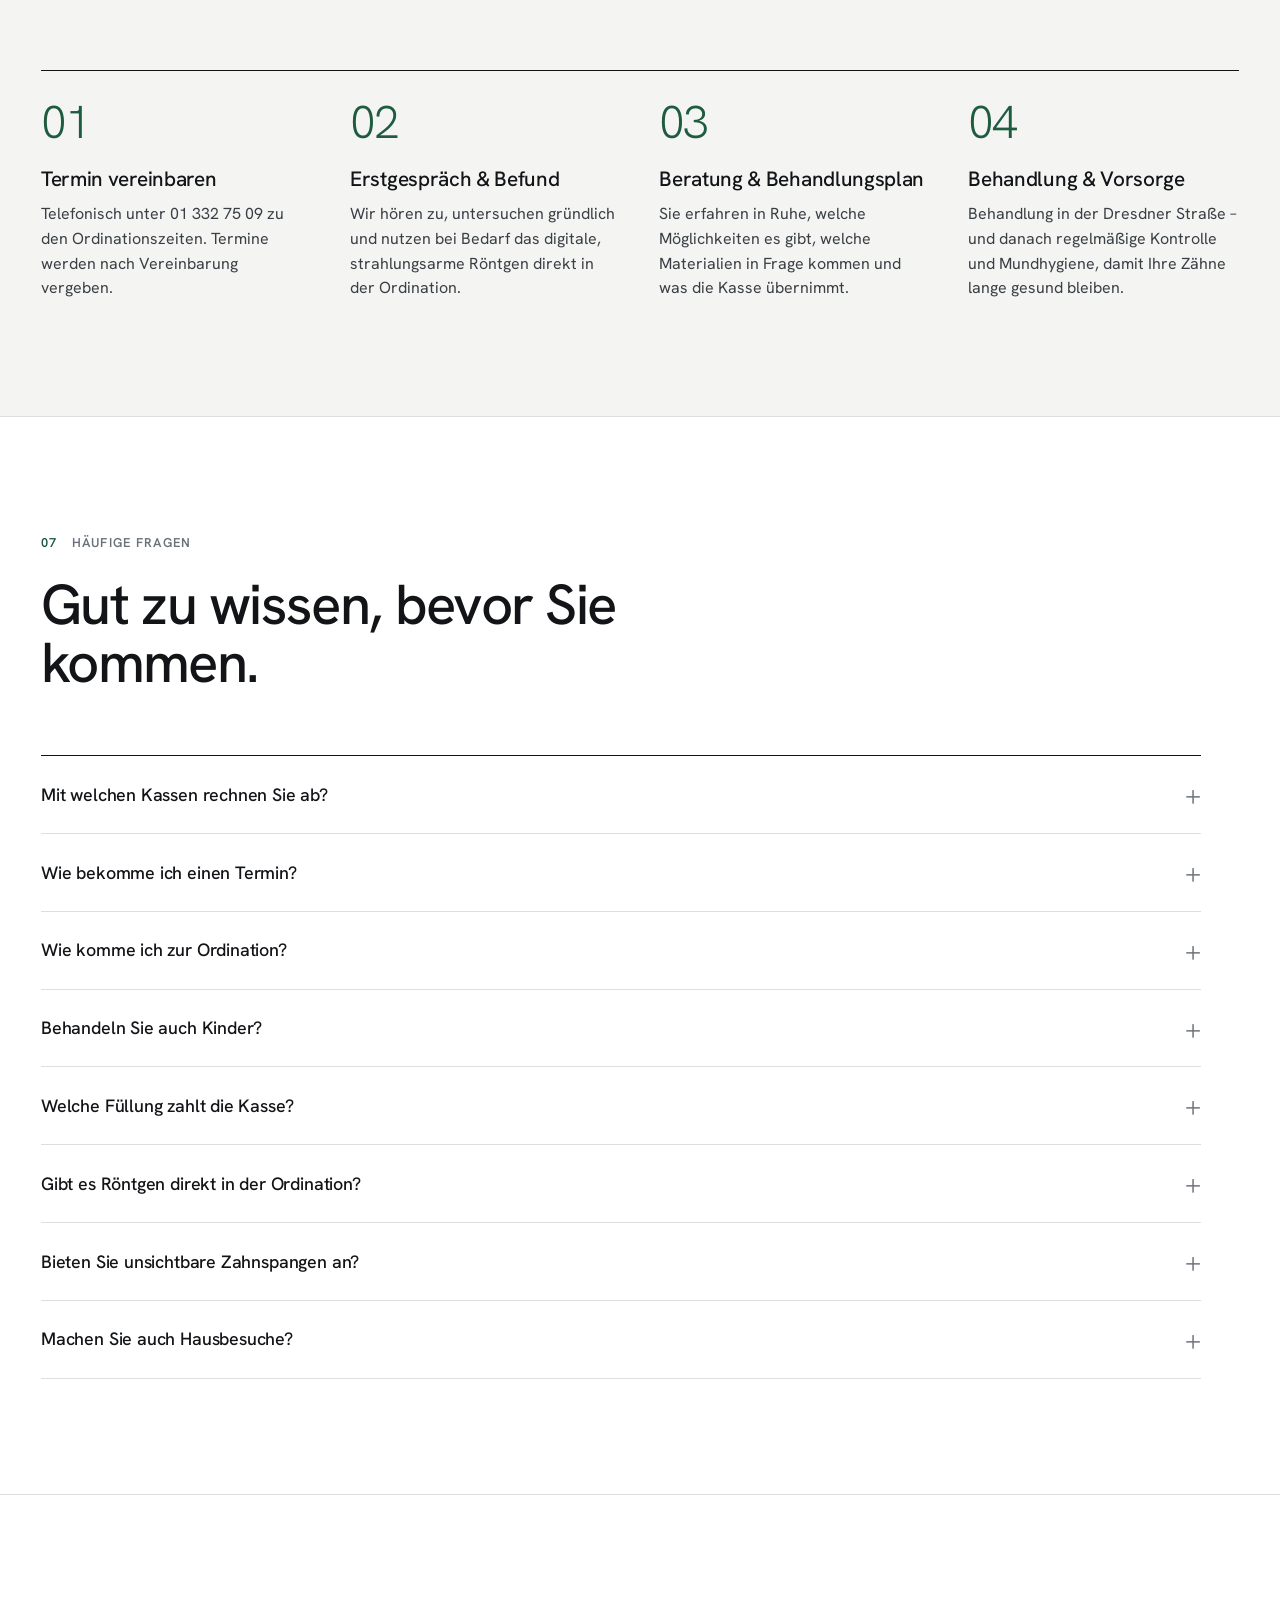
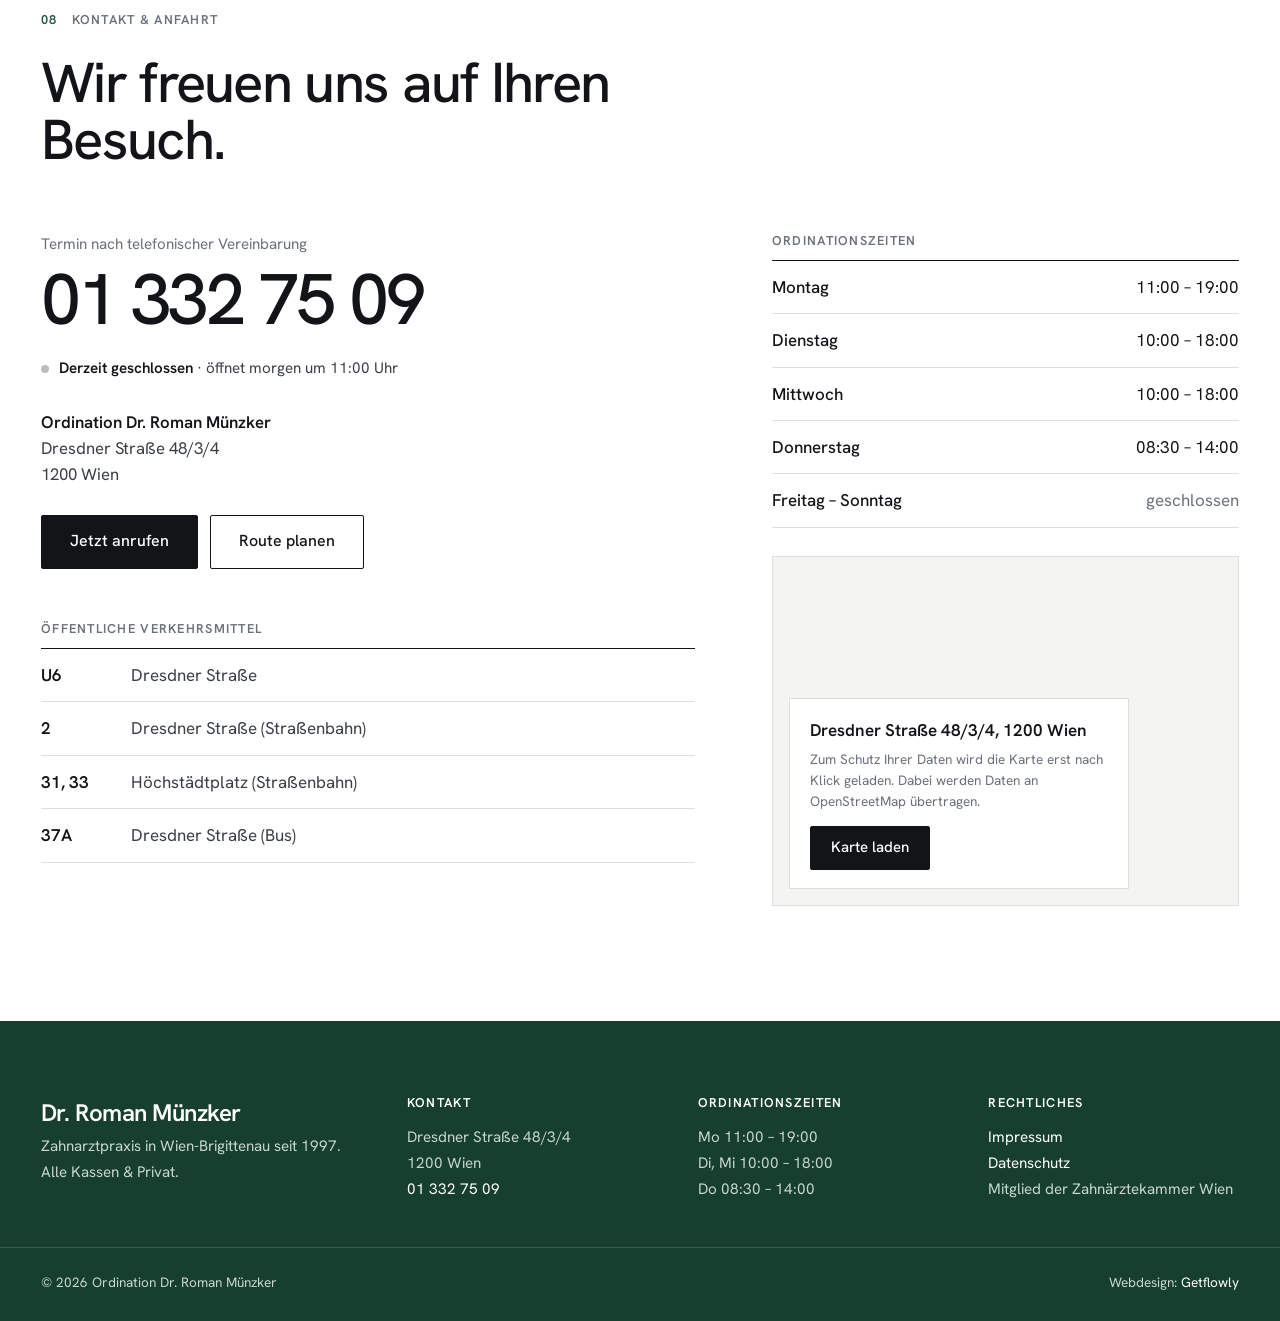
==== commit f9c89078: "Move the three variants to v3.1, v3.2, v3.3; keep v2 as the light Hanken draft v2/ is restored to th" ====
--- a/v2/index.html
+++ b/v2/index.html
@@ -1,37 +1,423 @@
 <!doctype html>
-<html lang="de-AT">
+<html lang="de-AT" class="no-js">
 <head>
-<meta charset="utf-8">
-<meta name="viewport" content="width=device-width, initial-scale=1">
-<title>Entwurf v2 – drei Varianten · Ordination Dr. Münzker</title>
-<meta name="robots" content="noindex, nofollow">
-<link rel="icon" href="../favicon.svg" type="image/svg+xml">
-<style>
-:root{--bg:#121417;--fg:#f1efe9;--muted:#9aa09c;--line:rgba(241,239,233,.14)}
-*{box-sizing:border-box}
-body{margin:0;background:var(--bg);color:var(--fg);font-family:system-ui,-apple-system,"Segoe UI",Roboto,sans-serif;line-height:1.5;padding:clamp(24px,5vw,72px)}
-h1{font-size:clamp(1.8rem,3.4vw,3rem);margin:0 0 8px;letter-spacing:-.02em}
-.sub{color:var(--muted);margin:0 0 clamp(28px,4vw,48px);max-width:60em}
-.grid{display:grid;grid-template-columns:repeat(3,1fr);gap:24px}
-a.card{display:block;color:inherit;text-decoration:none;border:1px solid var(--line);border-radius:4px;overflow:hidden;background:#181b1f;transition:transform .25s,border-color .25s}
-a.card:hover{transform:translateY(-3px);border-color:rgba(241,239,233,.4)}
-a.card img{display:block;width:100%;aspect-ratio:16/10;object-fit:cover;object-position:top;border-bottom:1px solid var(--line)}
-.card__body{padding:18px 20px 20px}
-.card__body b{display:block;font-size:1.15rem;margin-bottom:4px}
-.card__body span{color:var(--muted);font-size:.95rem}
-.foot{margin-top:40px;color:var(--muted);font-size:.9rem}
-.foot a{color:var(--fg)}
-@media (max-width:900px){.grid{grid-template-columns:1fr}}
-</style>
+  <meta charset="utf-8">
+  <meta name="viewport" content="width=device-width, initial-scale=1, viewport-fit=cover">
+  <title>Zahnarzt Dr. Roman Münzker – Ordination in 1200 Wien · Alle Kassen</title>
+  <meta name="description" content="Zahnarztpraxis Dr. Roman Münzker in Wien-Brigittenau seit 1997: Prophylaxe, Füllungen, Zahnersatz, Implantologie und Kieferorthopädie für Kinder und Erwachsene. Alle Kassen &amp; Privat. Tel. 01 332 75 09.">
+  <meta name="robots" content="noindex, nofollow">
+  <meta name="theme-color" content="#ffffff">
+  <link rel="canonical" href="https://www.zahnarzt-muenzker.at/">
+  <link rel="icon" href="../favicon.svg" type="image/svg+xml">
+  <meta property="og:type" content="website">
+  <meta property="og:locale" content="de_AT">
+  <meta property="og:title" content="Zahnarzt Dr. Roman Münzker – 1200 Wien">
+  <meta property="og:description" content="Ihre Zahnarztpraxis in der Brigittenau seit 1997. Alle Kassen &amp; Privat.">
+  <meta property="og:image" content="../assets/img/behandlung-2-1600.webp">
+  <link rel="preload" href="assets/fonts/hanken-grotesk-latin-wght-normal.woff2" as="font" type="font/woff2" crossorigin>
+  <link rel="stylesheet" href="assets/css/style.css">
 </head>
 <body>
-<h1>Entwurf v2 – drei Varianten</h1>
-<p class="sub">Gleiches Layout und gleiche Inhalte, jeweils eine Schrift und ein Hintergrund. Die Schriften sind freie Stellvertreter für Monstra Basic, Earlgos Condensed und Franie und werden nach dem Kauf getauscht.</p>
-<div class="grid">
-  <a class="card" href="blau/"><img src="vorschau/blau-desktop.jpg" alt="Vorschau Variante Blau" width="1440" height="900"><div class="card__body"><b>Blau · Archivo</b><span>Tiefblau mit hellblauen Akzenten, kräftige Headlines</span></div></a>
-  <a class="card" href="gruen/"><img src="vorschau/gruen-desktop.jpg" alt="Vorschau Variante Grün" width="1440" height="900"><div class="card__body"><b>Grün · Barlow Condensed</b><span>Tiefgrün mit Creme, schmale Schrift durchgehend</span></div></a>
-  <a class="card" href="zaehne/"><img src="vorschau/zaehne-desktop.jpg" alt="Vorschau Variante Zähne" width="1440" height="900"><div class="card__body"><b>Zähne · Jost</b><span>Heller Zahnschmelz-Ton, Zahnmodell im Hero, dezentes Zahn-Muster</span></div></a>
-</div>
-<p class="foot">Aktuelle Version (v1): <a href="../">zur Startseite</a></p>
+  <a class="skip-link" href="#main">Zum Inhalt springen</a>
+
+  <header class="header" id="header">
+    <div class="wrap header__row">
+      <a class="brand" href="#top">
+        <span class="brand__name">Dr. Roman Münzker</span>
+        <span class="brand__sub">Zahnarzt · 1200 Wien</span>
+      </a>
+      <nav class="nav" id="nav" aria-label="Hauptnavigation">
+        <a href="#leistungen">Leistungen</a>
+        <a href="#kfo">Kieferorthopädie</a>
+        <a href="#ordination">Ordination</a>
+        <a href="#team">Team</a>
+        <a href="#fragen">Fragen</a>
+        <a href="#kontakt">Kontakt</a>
+        <a class="nav__phone" href="tel:+4313327509">01 332 75 09</a>
+      </nav>
+      <a class="btn btn--sm header__cta" href="tel:+4313327509">Termin vereinbaren</a>
+      <button class="menu-toggle" id="menu-toggle" aria-label="Menü öffnen" aria-expanded="false" aria-controls="nav"><span class="menu-toggle__open">Menü</span><span class="menu-toggle__close">Schließen</span></button>
+    </div>
+  </header>
+
+  <main id="main">
+
+    <section class="hero" id="top">
+      <div class="hero__text">
+        <div class="hero__inner">
+          <p class="kicker">Zahnarzt in Wien-Brigittenau · seit 1997</p>
+          <h1>Zähne erhalten – ein Leben lang.</h1>
+          <p class="lead">Prophylaxe, Füllungen, Zahnersatz, Implantologie und Kieferorthopädie für Kinder und Erwachsene. Persönlich betreut von Dr.&nbsp;Roman Münzker und seinem Team. Alle Kassen &amp; Privat.</p>
+          <div class="hero__actions">
+            <a class="btn" href="tel:+4313327509">Termin vereinbaren</a>
+            <a class="textlink" href="tel:+4313327509">01 332 75 09</a>
+          </div>
+          <p class="status" data-status><span class="status__dot" aria-hidden="true"></span><span data-status-text>Mo 11–19 · Di &amp; Mi 10–18 · Do 8:30–14 Uhr</span></p>
+        </div>
+      </div>
+      <figure class="hero__photo">
+        <div class="media media--hero"><img src="../assets/img/behandlung-2-1600.webp"
+             srcset="../assets/img/behandlung-2-800.webp 800w, ../assets/img/behandlung-2-1600.webp 1600w, ../assets/img/behandlung-2-2200.webp 2200w"
+             sizes="(max-width: 900px) 100vw, 54vw" alt="Behandlungsraum der Ordination mit moderner Behandlungseinheit" width="1600" height="1200" fetchpriority="high"></div>
+        <figcaption>Behandlungsraum, Dresdner Straße 48</figcaption>
+      </figure>
+    </section>
+
+    <div class="facts">
+      <div class="wrap facts__grid">
+        <div class="reveal"><small>Ordination seit</small><b>1997</b></div>
+        <div class="reveal"><small>Versicherung</small><b>Alle Kassen &amp; Privat</b></div>
+        <div class="reveal"><small>Diagnostik</small><b>Digitales Röntgen</b></div>
+        <div class="reveal"><small>Anfahrt</small><b>U6 Dresdner Straße</b></div>
+      </div>
+    </div>
+
+    <section class="section" id="leistungen" aria-labelledby="leistungen-title">
+      <div class="wrap">
+        <div class="reveal section__head">
+          <p class="kicker"><span>01</span>Leistungen</p>
+          <h2 id="leistungen-title">Alles für Ihre Zähne – unter einem Dach.</h2>
+          <p class="section__intro">Oberstes Ziel unserer Ordination ist die Zahnerhaltung. Von der Vorsorge über Füllungen und Zahnersatz bis zur Kieferorthopädie – als Kassen- oder Privatleistung.</p>
+        </div>
+        <div class="cards">
+          <article class="reveal card">
+            <span class="card__num">01</span>
+            <div class="media"><img src="../assets/img/laecheln-750.webp" alt="" width="750" height="563" loading="lazy"></div>
+            <h3>Prophylaxe &amp; Mundhygiene</h3>
+            <p>Vorbeugung von Karies und Zahnbetterkrankungen (Parodontitis). Je nach Risiko ist eine halbjährliche bis jährliche professionelle Zahnreinigung sinnvoll – in einzelnen Fällen auch in kürzeren Intervallen.</p>
+          </article>
+          <a class="reveal card card--link" href="#fuellungen">
+            <span class="card__num">02</span>
+            <div class="media"><img src="../assets/img/behandlung-1-700.webp" alt="" width="700" height="911" loading="lazy"></div>
+            <h3>Füllungstherapie</h3>
+            <p>Seit 2025 ist Amalgam EU-weit verboten. Wir beraten Sie zu den Alternativen – vom Glasionomerzement bis zum Keramikinlay. Materialien im Vergleich →</p>
+          </a>
+          <article class="reveal card">
+            <span class="card__num">03</span>
+            <div class="media"><img src="../assets/img/zahnmodell-800.webp" alt="" width="800" height="424" loading="lazy"></div>
+            <h3>Zahnersatz</h3>
+            <p>Abnehmbare und festsitzende Lösungen: Kronen und Brücken (Metall-Keramik oder Vollkeramik), Teilprothesen – auch klammerlos – und Vollprothesen. Bei Bedarf auch implantatgetragen.</p>
+          </article>
+          <article class="reveal card">
+            <span class="card__num">04</span>
+            <div class="media"><img src="../assets/img/behandlung-3-700.webp" alt="" width="700" height="933" loading="lazy"></div>
+            <h3>Chirurgie &amp; Implantologie</h3>
+            <p>Implantologie – vor allem auch zur Fixierung schlecht sitzender Teil- und Totalprothesen –, Wurzelspitzenresektion sowie Freilegung und, wenn notwendig, Entfernung retinierter Zähne, auch von Weisheitszähnen.</p>
+          </article>
+          <a class="reveal card card--link" href="#kfo">
+            <span class="card__num">05</span>
+            <div class="media"><img src="../assets/img/kieferorthopaedie-800.webp" alt="" width="800" height="353" loading="lazy"></div>
+            <h3>Kieferorthopädie</h3>
+            <p>Festsitzende und abnehmbare Zahnspangen für Kinder und Erwachsene sowie unsichtbare Zahnspangen („eCligner“). Mehr zur Kieferorthopädie →</p>
+          </a>
+          <article class="reveal card">
+            <span class="card__num">06</span>
+            <div class="media"><img src="../assets/img/panoramaroentgen-800.webp" alt="" width="800" height="624" loading="lazy"></div>
+            <h3>Digitales Röntgen</h3>
+            <p>Als modernes diagnostisches Hilfsmittel steht in unserer Ordination ein digitales und damit strahlungsarmes Kleinbild- und Panoramaröntgen zur Verfügung.</p>
+          </article>
+        </div>
+        <p class="reveal extras"><b>Sonderleistungen:</b> Hausbesuche · Zahnschmuck · Expressreparatur von Zahnersatz · Reinigung von Zahnersatz im Ultraschallbad</p>
+      </div>
+    </section>
+
+    <section class="statement" aria-label="Leitsatz">
+      <div class="wrap">
+        <p class="reveal">Oberstes Ziel unserer Ordination ist die Zahnerhaltung.<small>Vorsorge statt Reparatur: Wer regelmäßig zur Kontrolle und Mundhygiene kommt, behält seine eigenen Zähne länger gesund – und spart sich aufwändige Behandlungen.</small></p>
+      </div>
+    </section>
+
+    <section class="section--rule" id="kfo" aria-labelledby="kfo-title">
+      <div class="split">
+        <figure class="split__photo">
+          <div class="media"><img src="../assets/img/kieferorthopaedie-1024.webp" srcset="../assets/img/kieferorthopaedie-800.webp 800w, ../assets/img/kieferorthopaedie-1024.webp 1024w" sizes="(max-width: 900px) 100vw, 50vw" alt="Kieferorthopädische Modelle und transparente Zahnschienen" width="1024" height="452" loading="lazy"></div>
+          <figcaption>Festsitzende Apparatur am Modell</figcaption>
+        </figure>
+        <div class="split__text">
+          <div class="reveal split__inner">
+            <p class="kicker"><span>02</span>Kieferorthopädie</p>
+            <h2 id="kfo-title">Gerade Zähne – in jedem Alter.</h2>
+            <p class="lead">Das kieferorthopädische Leistungsspektrum unserer Ordination umfasst festsitzende und abnehmbare Zahnspangen für Kinder und Erwachsene sowie die sogenannten unsichtbaren Zahnspangen („eCligner“).</p>
+            <p>Dr. Münzker hat sich dafür umfassend fortgebildet – unter anderem mit dem KFO-Fortbildungsdiplom der Österreichischen Zahnärztekammer und der „eCligner Suisse“-Zertifizierung.</p>
+            <dl class="deflist">
+              <div><dt>Festsitzend</dt><dd>Zahnspangen für Kinder &amp; Erwachsene</dd></div>
+              <div><dt>Abnehmbar</dt><dd>Zahnspangen für Kinder &amp; Erwachsene</dd></div>
+              <div><dt>Unsichtbar</dt><dd>Transparente Schienen mit eCligner</dd></div>
+            </dl>
+          </div>
+        </div>
+      </div>
+    </section>
+
+    <section class="section section--rule" id="fuellungen" aria-labelledby="fuellungen-title">
+      <div class="wrap">
+        <div class="reveal section__head">
+          <p class="kicker"><span>03</span>Füllungstherapie</p>
+          <h2 id="fuellungen-title">Amalgam ist Geschichte. Welche Füllung passt zu Ihnen?</h2>
+          <p class="section__intro">Seit Anfang 2025 ist die Verwendung von Amalgam für Zahnfüllungen per EU-Verordnung verboten. Als Alternative kommen diese Materialien in Frage:</p>
+        </div>
+        <table class="reveal table">
+          <thead>
+            <tr><th scope="col">Material</th><th scope="col">Eigenschaften</th><th scope="col">Haltbarkeit · Einsatz</th><th scope="col">Kosten</th></tr>
+          </thead>
+          <tbody>
+            <tr>
+              <th scope="row"><span class="matcell"><span class="swatch swatch--stein" aria-hidden="true"></span><span class="mat">Steinzement<small>Langzeitprovisorium</small></span></span></th>
+              <td data-label="Eigenschaften">Das einzige Füllungsmaterial, bei dem die ÖGK die vollen Kosten übernimmt. Kann aber eher nur als Langzeitprovisorium angesehen werden.</td>
+              <td data-label="Haltbarkeit · Einsatz">ca. 6 Monate – 2 Jahre</td>
+              <td data-label="Kosten">ÖGK: volle Kostenübernahme</td>
+            </tr>
+            <tr>
+              <th scope="row"><span class="matcell"><span class="swatch swatch--giz" aria-hidden="true"></span><span class="mat">Glasionomerzement<small>GIZ</small></span></span></th>
+              <td data-label="Eigenschaften">Haltbarer als Steinzement. Gibt Fluor ab und hilft so, Sekundärkaries zu verhindern. Nicht für jede Indikation geeignet, wäscht sich aus, ist etwas rau und kann sich verfärben.</td>
+              <td data-label="Haltbarkeit · Einsatz">Kinder bis zum vollendeten 15. Lebensjahr, Schwangere und stillende Mütter</td>
+              <td data-label="Kosten">Alle Kassen für die genannten Gruppen · BVAEB &amp; KFA: Kostenübernahme für alle Patientinnen und Patienten</td>
+            </tr>
+            <tr>
+              <th scope="row"><span class="matcell"><span class="swatch swatch--composite" aria-hidden="true"></span><span class="mat">Composite<small>Zahnfarbene Kunststofffüllung</small></span></span></th>
+              <td data-label="Eigenschaften">Das beste und haltbarste plastische Füllungsmaterial – für alle Indikationen geeignet. Die Verarbeitung ist aufwändig: Trockenlegung, Konditionierung des Zahnes, schichtweise Aushärtung.</td>
+              <td data-label="Haltbarkeit · Einsatz">Front- und Seitenzähne</td>
+              <td data-label="Kosten">Frontzähne (Eckzahn bis Eckzahn): von allen Kassen bezahlt · Seitenzähne: Privatleistung</td>
+            </tr>
+            <tr>
+              <th scope="row"><span class="matcell"><span class="swatch swatch--gold" aria-hidden="true"></span><span class="mat">Gold- &amp; Keramikinlays<small>Laborgefertigt</small></span></span></th>
+              <td data-label="Eigenschaften">Die beste Versorgungsmöglichkeit kariöser Läsionen im Seitenzahnbereich – passgenau im Labor gefertigt.</td>
+              <td data-label="Haltbarkeit · Einsatz">Zahn wird präpariert, Abformung, Fertigung des Formteils im Labor am Gipsmodell, Einsetzen (zementiert oder geklebt)</td>
+              <td data-label="Kosten">Privatleistung</td>
+            </tr>
+          </tbody>
+        </table>
+        <p class="reveal footnote">Welche Lösung für Ihren Zahn sinnvoll ist, besprechen wir gerne persönlich mit Ihnen in der Ordination.</p>
+      </div>
+    </section>
+
+    <section class="section section--rule section--surface" id="ordination" aria-labelledby="ordination-title">
+      <div class="wrap">
+        <div class="reveal section__head">
+          <p class="kicker"><span>04</span>Die Ordination</p>
+          <h2 id="ordination-title">Hell, freundlich und modern ausgestattet.</h2>
+          <p class="section__intro">Ein Blick in unsere Räume in der Dresdner Straße: Behandlungszimmer, Wartebereich und eine eigene Spielecke für unsere jüngsten Patientinnen und Patienten. Ein digitales, strahlungsarmes Kleinbild- und Panoramaröntgen steht direkt in der Ordination zur Verfügung.</p>
+          <div class="section__aside strip-nav" aria-label="Galerie blättern">
+            <button class="strip-btn" type="button" data-strip="prev" aria-label="Zurück">←</button>
+            <button class="strip-btn" type="button" data-strip="next" aria-label="Weiter">→</button>
+          </div>
+        </div>
+      </div>
+      <div class="strip" id="gallery" tabindex="0" aria-label="Bilder aus der Ordination – horizontal scrollen">
+        <button class="reveal g" data-full="../assets/img/behandlung-2-2200.webp"><div class="media"><img src="../assets/img/behandlung-2-1600.webp" alt="Behandlungsraum mit Behandlungseinheit und Monitor" loading="lazy" width="1600" height="1200"></div><span class="cap">Behandlungsraum</span></button>
+        <button class="reveal g" data-full="../assets/img/behandlung-1-1400.webp"><div class="media"><img src="../assets/img/behandlung-1-700.webp" alt="Behandlungsstuhl im Detail" loading="lazy" width="700" height="911"></div><span class="cap">Behandlungseinheit</span></button>
+        <button class="reveal g" data-full="../assets/img/wartezimmer-1-1024.webp"><div class="media"><img src="../assets/img/wartezimmer-1-800.webp" alt="Heller Wartebereich mit Stühlen" loading="lazy" width="800" height="570"></div><span class="cap">Wartebereich</span></button>
+        <button class="reveal g" data-full="../assets/img/kinderecke-2-1600.webp"><div class="media"><img src="../assets/img/kinderecke-2-800.webp" alt="Kinderbücher über Zähne auf dem Kindertisch" loading="lazy" width="800" height="600"></div><span class="cap">Kinderecke</span></button>
+        <button class="reveal g" data-full="../assets/img/roentgenraum-1600.webp"><div class="media"><img src="../assets/img/roentgenraum-800.webp" alt="Eingang zum Röntgenraum" loading="lazy" width="800" height="600"></div><span class="cap">Röntgenraum</span></button>
+        <button class="reveal g" data-full="../assets/img/behandlung-3-1400.webp"><div class="media"><img src="../assets/img/behandlung-3-700.webp" alt="Zweiter Behandlungsraum mit Fenster" loading="lazy" width="700" height="933"></div><span class="cap">Behandlungsraum 2</span></button>
+        <button class="reveal g" data-full="../assets/img/panoramaroentgen-1600.webp"><div class="media"><img src="../assets/img/panoramaroentgen-800.webp" alt="Digitales Panoramaröntgengerät" loading="lazy" width="800" height="624"></div><span class="cap">Panoramaröntgen</span></button>
+        <button class="reveal g" data-full="../assets/img/modell-1024.webp"><div class="media"><img src="../assets/img/modell-800.webp" alt="Gipsmodell eines Gebisses" loading="lazy" width="800" height="503"></div><span class="cap">Zahnmodell</span></button>
+        <button class="reveal g" data-full="../assets/img/kinderecke-3-1600.webp"><div class="media"><img src="../assets/img/kinderecke-3-800.webp" alt="Kleine Spielsachen für Kinder" loading="lazy" width="800" height="600"></div><span class="cap">Für die Kleinen</span></button>
+        <button class="reveal g" data-full="../assets/img/wartezimmer-2-1024.webp"><div class="media"><img src="../assets/img/wartezimmer-2-800.webp" alt="Wartebereich mit Bildschirm und Informationen" loading="lazy" width="800" height="610"></div><span class="cap">Wartebereich</span></button>
+        <button class="reveal g" data-full="../assets/img/kinderecke-1-1024.webp"><div class="media"><img src="../assets/img/kinderecke-1-800.webp" alt="Spielecke mit Kindertisch und Spielzeug" loading="lazy" width="800" height="600"></div><span class="cap">Spielecke</span></button>
+        <button class="reveal g" data-full="../assets/img/praxislabor-1600.webp"><div class="media"><img src="../assets/img/praxislabor-800.webp" alt="Technisches Gerät in der Ordination" loading="lazy" width="800" height="600"></div><span class="cap">Technik</span></button>
+      </div>
+    </section>
+
+    <section class="section section--rule" id="team" aria-labelledby="team-title">
+      <div class="wrap">
+        <div class="reveal section__head">
+          <p class="kicker"><span>05</span>Team</p>
+          <h2 id="team-title">Erfahrung, die man spürt.</h2>
+          <p class="section__intro">Seit 1997 führt Dr. Roman Münzker seine Ordination in der Brigittenau. Neben der allgemeinen Zahnheilkunde hat er sich laufend in Implantologie und Kieferorthopädie weitergebildet.</p>
+        </div>
+        <div class="doctor">
+          <figure class="reveal portrait">
+            <div class="media"><img src="../assets/img/dr-roman-muenzker-1200.webp" srcset="../assets/img/dr-roman-muenzker-600.webp 600w, ../assets/img/dr-roman-muenzker-1200.webp 1200w" sizes="(max-width: 900px) 100vw, 38vw" alt="Porträt Dr. med. univ. Roman Münzker" width="1200" height="1600" loading="lazy"></div>
+            <figcaption><b>Dr. med. univ. Roman Münzker</b>Ordinationsinhaber · Mitglied der Zahnärztekammer Wien</figcaption>
+          </figure>
+          <div class="reveal cv">
+            <h3>Werdegang</h3>
+            <table class="cv__table">
+              <tbody>
+                <tr><th scope="row">1992</th><td>Promotion zum Doktor der gesamten Heilkunde</td></tr>
+                <tr><th scope="row">1993 – 1995</th><td>Ausbildung zum Facharzt für Zahn-, Mund- &amp; Kieferheilkunde</td></tr>
+                <tr><th scope="row">1996 – 1997</th><td>Anstellung im Zahnambulatorium Floridsdorf der WGKK</td></tr>
+                <tr class="is-key"><th scope="row">1997</th><td>Gründung der Ordination in der Dresdner Straße</td></tr>
+                <tr><th scope="row">2003 – 2005</th><td>Implantologiekurs, Medos Austria</td></tr>
+                <tr><th scope="row">2007 – 2008</th><td>KFO-Kurs nach Prof. Richter</td></tr>
+                <tr><th scope="row">2008</th><td>KFO-Fortbildungsdiplom der Österreichischen Zahnärztekammer</td></tr>
+                <tr><th scope="row">2010 – 2012</th><td>Ausbildung zum Kieferorthopäden nach POS („Progressive Orthodontic Seminars“)</td></tr>
+                <tr><th scope="row">2012</th><td>„eCligner Suisse“-Zertifizierung</td></tr>
+                <tr class="is-key"><th scope="row">2026</th><td>29 Jahre Ordination Dr. Münzker – Jubiläum im Oktober</td></tr>
+              </tbody>
+            </table>
+          </div>
+        </div>
+        <div class="team">
+          <figure class="reveal portrait">
+            <div class="media"><img src="../assets/img/jutta-tanner-600.webp" srcset="../assets/img/jutta-tanner-600.webp 600w, ../assets/img/jutta-tanner-1000.webp 1000w" sizes="(max-width: 600px) 100vw, 30vw" alt="Porträt Jutta Tanner" width="600" height="800" loading="lazy"></div>
+            <figcaption><b>Jutta Tanner</b>Zahnärztliche Assistentin · Mundhygiene · Prophylaxeassistentin (PAss)</figcaption>
+          </figure>
+          <figure class="reveal portrait">
+            <div class="media"><img src="../assets/img/katja-muenzker-600.webp" srcset="../assets/img/katja-muenzker-600.webp 600w, ../assets/img/katja-muenzker-1000.webp 1000w" sizes="(max-width: 600px) 100vw, 30vw" alt="Porträt Katja Münzker" width="600" height="800" loading="lazy"></div>
+            <figcaption><b>Katja Münzker</b>Administration · Zahnärztliche Assistentin · Mundhygiene · Prophylaxeassistentin (PAss)</figcaption>
+          </figure>
+          <figure class="reveal portrait">
+            <div class="media"><img src="../assets/img/team-gruppe-800.webp" srcset="../assets/img/team-gruppe-800.webp 800w, ../assets/img/team-gruppe-1600.webp 1600w" sizes="(max-width: 600px) 100vw, 30vw" alt="Das Team der Ordination Dr. Münzker" width="800" height="600" loading="lazy"></div>
+            <figcaption><b>Das Team</b>Gemeinsam für Sie da – Ordination Dr. Münzker</figcaption>
+          </figure>
+        </div>
+      </div>
+    </section>
+
+    <section class="section section--rule section--surface" id="ablauf" aria-labelledby="ablauf-title">
+      <div class="wrap">
+        <div class="reveal section__head">
+          <p class="kicker"><span>06</span>Ihr erster Besuch</p>
+          <h2 id="ablauf-title">So läuft es bei uns ab.</h2>
+          <p class="section__intro">Kein Online-Formular, keine Warteschleife: Ein Anruf genügt. Alles Weitere besprechen wir persönlich in der Ordination.</p>
+        </div>
+        <ol class="steps" style="list-style:none;margin:0;padding:0">
+          <li class="reveal step"><div class="step__num">01</div><h3>Termin vereinbaren</h3><p>Telefonisch unter 01 332 75 09 zu den Ordinationszeiten. Termine werden nach Vereinbarung vergeben.</p></li>
+          <li class="reveal step"><div class="step__num">02</div><h3>Erstgespräch &amp; Befund</h3><p>Wir hören zu, untersuchen gründlich und nutzen bei Bedarf das digitale, strahlungsarme Röntgen direkt in der Ordination.</p></li>
+          <li class="reveal step"><div class="step__num">03</div><h3>Beratung &amp; Behandlungsplan</h3><p>Sie erfahren in Ruhe, welche Möglichkeiten es gibt, welche Materialien in Frage kommen und was die Kasse übernimmt.</p></li>
+          <li class="reveal step"><div class="step__num">04</div><h3>Behandlung &amp; Vorsorge</h3><p>Behandlung in der Dresdner Straße – und danach regelmäßige Kontrolle und Mundhygiene, damit Ihre Zähne lange gesund bleiben.</p></li>
+        </ol>
+      </div>
+    </section>
+
+    <section class="section section--rule" id="fragen" aria-labelledby="fragen-title">
+      <div class="wrap">
+        <div class="reveal section__head">
+          <p class="kicker"><span>07</span>Häufige Fragen</p>
+          <h2 id="fragen-title">Gut zu wissen, bevor Sie kommen.</h2>
+        </div>
+        <div class="reveal faq">
+          <details>
+            <summary>Mit welchen Kassen rechnen Sie ab?</summary>
+            <div class="faq__body"><p>Mit allen Kassen. Privatleistungen sind ebenfalls möglich – welche Leistung Kassen- und welche Privatleistung ist, besprechen wir vorab mit Ihnen.</p></div>
+          </details>
+          <details>
+            <summary>Wie bekomme ich einen Termin?</summary>
+            <div class="faq__body"><p>Telefonisch unter <a href="tel:+4313327509">01 332 75 09</a> – Montag 11–19 Uhr, Dienstag und Mittwoch 10–18 Uhr, Donnerstag 8:30–14 Uhr. Termine nach Vereinbarung.</p></div>
+          </details>
+          <details>
+            <summary>Wie komme ich zur Ordination?</summary>
+            <div class="faq__body"><p>Dresdner Straße 48/3/4, 1200 Wien. Mit der U6 bis Dresdner Straße, mit der Straßenbahn 2 (Dresdner Straße) oder 31 und 33 (Höchstädtplatz), mit dem Bus 37A (Dresdner Straße).</p></div>
+          </details>
+          <details>
+            <summary>Behandeln Sie auch Kinder?</summary>
+            <div class="faq__body"><p>Ja. Kinder bis zum vollendeten 15. Lebensjahr erhalten Glasionomerzement-Füllungen als Kassenleistung, kieferorthopädische Behandlungen bieten wir für Kinder und Erwachsene an – und im Wartebereich gibt es eine eigene Spielecke.</p></div>
+          </details>
+          <details>
+            <summary>Welche Füllung zahlt die Kasse?</summary>
+            <div class="faq__body"><p>Steinzement übernimmt die ÖGK zur Gänze. Glasionomerzement zahlen alle Kassen für Kinder bis 15, Schwangere und stillende Mütter (BVAEB und KFA für alle). Zahnfarbenes Composite wird im Frontzahnbereich von allen Kassen bezahlt, im Seitenzahnbereich ist es eine Privatleistung. <a href="#fuellungen">Materialien im Vergleich</a></p></div>
+          </details>
+          <details>
+            <summary>Gibt es Röntgen direkt in der Ordination?</summary>
+            <div class="faq__body"><p>Ja. Ein digitales und damit strahlungsarmes Kleinbild- und Panoramaröntgen steht in der Ordination zur Verfügung – ohne zusätzlichen Weg zu einem Institut.</p></div>
+          </details>
+          <details>
+            <summary>Bieten Sie unsichtbare Zahnspangen an?</summary>
+            <div class="faq__body"><p>Ja, transparente Schienen mit eCligner. Dr. Münzker ist „eCligner Suisse“-zertifiziert und hat das KFO-Fortbildungsdiplom der Österreichischen Zahnärztekammer.</p></div>
+          </details>
+          <details>
+            <summary>Machen Sie auch Hausbesuche?</summary>
+            <div class="faq__body"><p>Ja, Hausbesuche gehören zu unseren Sonderleistungen – ebenso Expressreparaturen von Zahnersatz und die Reinigung von Zahnersatz im Ultraschallbad.</p></div>
+          </details>
+        </div>
+      </div>
+    </section>
+
+    <section class="section section--rule" id="kontakt" aria-labelledby="kontakt-title">
+      <div class="wrap">
+        <div class="reveal section__head">
+          <p class="kicker"><span>08</span>Kontakt &amp; Anfahrt</p>
+          <h2 id="kontakt-title">Wir freuen uns auf Ihren Besuch.</h2>
+        </div>
+        <div class="contact">
+          <div class="reveal contact__main">
+            <p class="contact__label">Termin nach telefonischer Vereinbarung</p>
+            <a class="phone" href="tel:+4313327509">01 332 75 09</a>
+            <p class="status" data-status><span class="status__dot" aria-hidden="true"></span><span data-status-text>Mo 11–19 · Di &amp; Mi 10–18 · Do 8:30–14 Uhr</span></p>
+            <address class="contact__addr">
+              <b>Ordination Dr. Roman Münzker</b><br>
+              Dresdner Straße 48/3/4<br>
+              1200 Wien
+            </address>
+            <div class="contact__actions">
+              <a class="btn" href="tel:+4313327509">Jetzt anrufen</a>
+              <a class="btn btn--line" href="https://www.google.com/maps/dir/?api=1&amp;destination=Dresdner+Stra%C3%9Fe+48%2C+1200+Wien" target="_blank" rel="noopener">Route planen</a>
+            </div>
+            <h3 class="contact__h">Öffentliche Verkehrsmittel</h3>
+            <table class="transit">
+              <tbody>
+                <tr><th scope="row">U6</th><td>Dresdner Straße</td></tr>
+                <tr><th scope="row">2</th><td>Dresdner Straße (Straßenbahn)</td></tr>
+                <tr><th scope="row">31, 33</th><td>Höchstädtplatz (Straßenbahn)</td></tr>
+                <tr><th scope="row">37A</th><td>Dresdner Straße (Bus)</td></tr>
+              </tbody>
+            </table>
+          </div>
+          <div class="reveal contact__side">
+            <h3 class="contact__h">Ordinationszeiten</h3>
+            <table class="hours">
+              <caption class="sr-only">Ordinationszeiten</caption>
+              <tbody>
+                <tr data-day="1"><th scope="row">Montag</th><td>11:00 – 19:00</td></tr>
+                <tr data-day="2"><th scope="row">Dienstag</th><td>10:00 – 18:00</td></tr>
+                <tr data-day="3"><th scope="row">Mittwoch</th><td>10:00 – 18:00</td></tr>
+                <tr data-day="4"><th scope="row">Donnerstag</th><td>08:30 – 14:00</td></tr>
+                <tr data-day="5,6,0" class="is-closed"><th scope="row">Freitag – Sonntag</th><td>geschlossen</td></tr>
+              </tbody>
+            </table>
+            <div class="map" id="map">
+              <div class="map__panel">
+                <b>Dresdner Straße 48/3/4, 1200 Wien</b>
+                <p>Zum Schutz Ihrer Daten wird die Karte erst nach Klick geladen. Dabei werden Daten an OpenStreetMap übertragen.</p>
+                <button class="btn btn--sm" id="map-load" type="button">Karte laden</button>
+              </div>
+            </div>
+          </div>
+        </div>
+      </div>
+    </section>
+  </main>
+
+  <footer class="footer">
+    <div class="wrap footer__grid">
+      <div>
+        <p class="footer__brand">Dr. Roman Münzker</p>
+        <p>Zahnarztpraxis in Wien-Brigittenau seit 1997.<br>Alle Kassen &amp; Privat.</p>
+      </div>
+      <div>
+        <h4>Kontakt</h4>
+        <address>Dresdner Straße 48/3/4<br>1200 Wien<br><a href="tel:+4313327509">01 332 75 09</a></address>
+      </div>
+      <div>
+        <h4>Ordinationszeiten</h4>
+        <p>Mo 11:00 – 19:00<br>Di, Mi 10:00 – 18:00<br>Do 08:30 – 14:00</p>
+      </div>
+      <div>
+        <h4>Rechtliches</h4>
+        <p><a href="../impressum.html">Impressum</a><br><a href="../impressum.html#datenschutz">Datenschutz</a><br>Mitglied der Zahnärztekammer Wien</p>
+      </div>
+    </div>
+    <div class="wrap footer__bottom">
+      <span>© <span data-year>2026</span> Ordination Dr. Roman Münzker</span>
+      <span>Webdesign: <a href="https://getflowly.at" target="_blank" rel="noopener">Getflowly</a></span>
+    </div>
+  </footer>
+
+  <nav class="callbar" id="callbar" aria-label="Schnellkontakt">
+    <a href="tel:+4313327509">Anrufen</a>
+    <a href="https://www.google.com/maps/dir/?api=1&amp;destination=Dresdner+Stra%C3%9Fe+48%2C+1200+Wien" target="_blank" rel="noopener">Route</a>
+  </nav>
+
+  <div class="lightbox" id="lightbox" role="dialog" aria-modal="true" aria-label="Bildergalerie" hidden>
+    <button class="lb-btn lb-close" type="button" aria-label="Schließen">Schließen</button>
+    <button class="lb-btn lb-prev" type="button" aria-label="Vorheriges Bild">←</button>
+    <button class="lb-btn lb-next" type="button" aria-label="Nächstes Bild">→</button>
+    <div class="lightbox__stage"><img alt=""></div>
+    <div class="lightbox__bar"><span data-lb-cap></span><span data-lb-count></span></div>
+  </div>
+
+  <script src="assets/js/main.js" defer></script>
 </body>
 </html>
--- a/v2/assets/css/style.css
+++ b/v2/assets/css/style.css
@@ -0,0 +1,384 @@
+/* ==========================================================================
+   Ordination Dr. Roman Münzker – Entwurf v2 (Vollbild-Layout, Hanken Grotesk)
+   Farben und Tonalität wie v1; neue Schrift, grössere Flächen, mehr Bausteine.
+   ========================================================================== */
+
+@font-face {
+  font-family: "Hanken Grotesk";
+  src: url("../fonts/hanken-grotesk-latin-wght-normal.woff2") format("woff2");
+  font-weight: 100 900;
+  font-style: normal;
+  font-display: swap;
+}
+
+:root {
+  --paper: #ffffff;
+  --surface: #f4f5f3;
+  --ink: #121417;
+  --ink-2: #3a3f45;
+  --muted: #6b7178;
+  --line: #dcdfdb;
+  --line-strong: #b9beb8;
+  --green: #1f5b3f;
+  --green-dark: #163f2d;
+  --green-pale: #e8f0ea;
+
+  --font: "Hanken Grotesk", "Helvetica Neue", Arial, sans-serif;
+
+  --max: 1920px;
+  --gutter: clamp(20px, 3.2vw, 72px);
+  --header-h: 76px;
+  --radius: 2px;
+  --ease: cubic-bezier(.2, .7, .2, 1);
+}
+
+*, *::before, *::after { box-sizing: border-box; }
+html { scroll-behavior: smooth; scroll-padding-top: calc(var(--header-h) + 8px); -webkit-text-size-adjust: 100%; }
+body {
+  margin: 0;
+  background: var(--paper);
+  color: var(--ink);
+  font-family: var(--font);
+  font-size: 17px;
+  line-height: 1.55;
+  -webkit-font-smoothing: antialiased;
+  text-rendering: optimizeLegibility;
+  overflow-x: hidden;
+}
+img { max-width: 100%; height: auto; display: block; }
+a { color: inherit; }
+button { font: inherit; color: inherit; }
+b, strong { font-weight: 600; }
+::selection { background: var(--green); color: #fff; }
+:focus-visible { outline: 2px solid var(--green); outline-offset: 3px; }
+
+.skip-link { position: absolute; left: 16px; top: -100px; z-index: 200; background: var(--ink); color: #fff; padding: 10px 16px; text-decoration: none; }
+.skip-link:focus { top: 12px; }
+.sr-only { position: absolute; width: 1px; height: 1px; overflow: hidden; clip: rect(0 0 0 0); white-space: nowrap; }
+.wrap { width: 100%; max-width: var(--max); margin-inline: auto; padding-inline: var(--gutter); }
+
+/* ---------- Typography ---------- */
+h1, h2, h3 { font-family: var(--font); font-weight: 500; margin: 0; color: var(--ink); }
+h1 { font-size: clamp(3rem, 6.6vw, 6.8rem); line-height: .98; letter-spacing: -.035em; }
+h2 { font-size: clamp(2.3rem, 4.4vw, 4.4rem); line-height: 1.02; letter-spacing: -.03em; max-width: 15em; }
+h3 { font-size: clamp(1.3rem, 1.5vw, 1.65rem); line-height: 1.2; letter-spacing: -.015em; }
+h4 { font-size: .8rem; font-weight: 600; letter-spacing: .1em; text-transform: uppercase; margin: 0 0 12px; }
+p { margin: 0 0 1em; }
+p:last-child { margin-bottom: 0; }
+.lead { font-size: clamp(1.15rem, 1.5vw, 1.45rem); line-height: 1.5; color: var(--ink-2); }
+.kicker { font-size: .8rem; font-weight: 600; letter-spacing: .1em; text-transform: uppercase; color: var(--muted); margin: 0 0 22px; }
+.kicker span { color: var(--green); margin-right: 14px; }
+.textlink { color: var(--ink); font-weight: 500; text-decoration: underline; text-underline-offset: 5px; text-decoration-thickness: 1px; text-decoration-color: var(--line-strong); }
+.textlink:hover { text-decoration-color: var(--ink); }
+.footnote { font-size: .92rem; color: var(--muted); max-width: 60em; margin-top: 18px; }
+main a:not(.btn):not(.textlink):not(.phone):not(.g):not(.card) { color: var(--green); text-underline-offset: 3px; }
+
+/* ---------- Buttons ---------- */
+.btn {
+  display: inline-flex; align-items: center; justify-content: center;
+  min-height: 54px; padding: 0 28px; border: 1px solid var(--ink); border-radius: var(--radius);
+  background: var(--ink); color: #fff; text-decoration: none; font-weight: 500; font-size: 1rem; white-space: nowrap; cursor: pointer;
+  position: relative; overflow: hidden;
+  transition: background .25s, border-color .25s, color .25s, transform .3s var(--ease), box-shadow .3s var(--ease);
+}
+.btn::after { content: ""; position: absolute; top: -20%; bottom: -20%; left: -45%; width: 35%; background: linear-gradient(90deg, rgba(255, 255, 255, 0), rgba(255, 255, 255, .38), rgba(255, 255, 255, 0)); transform: skewX(-20deg); transition: left .7s var(--ease); pointer-events: none; }
+.btn:hover { background: var(--green); border-color: var(--green); transform: translateY(-1px); box-shadow: 0 12px 24px -14px rgba(18, 20, 23, .5); }
+.btn:hover::after { left: 115%; }
+.btn--line { background: transparent; color: var(--ink); }
+.btn--line:hover { background: var(--ink); color: #fff; border-color: var(--ink); }
+.btn--line::after { background: linear-gradient(90deg, rgba(255, 255, 255, 0), rgba(255, 255, 255, .22), rgba(255, 255, 255, 0)); }
+.btn--sm { min-height: 44px; padding: 0 20px; font-size: .94rem; }
+
+/* ---------- Header ---------- */
+.header { position: sticky; top: 0; z-index: 100; background: rgba(255, 255, 255, .92); backdrop-filter: blur(8px); -webkit-backdrop-filter: blur(8px); border-bottom: 1px solid var(--line); transition: box-shadow .4s var(--ease), background .3s; }
+.header.is-scrolled { box-shadow: 0 10px 30px -18px rgba(18, 20, 23, .28); background: rgba(255, 255, 255, .96); }
+.header__row { display: flex; align-items: center; gap: 28px; height: var(--header-h); }
+.brand { display: flex; flex-direction: column; text-decoration: none; margin-right: auto; line-height: 1.12; }
+.brand__name { font-size: 1.3rem; font-weight: 600; letter-spacing: -.02em; white-space: nowrap; }
+.brand__sub { font-size: .76rem; color: var(--muted); letter-spacing: .05em; text-transform: uppercase; }
+.nav { display: flex; align-items: center; gap: 28px; }
+.nav a { position: relative; text-decoration: none; font-size: .97rem; font-weight: 500; color: var(--ink-2); padding: 6px 0; transition: color .2s; }
+.nav a::after { content: ""; position: absolute; left: 0; right: 0; bottom: 0; height: 1px; background: currentColor; transform: scaleX(0); transform-origin: left; transition: transform .35s var(--ease); }
+.nav a:hover, .nav a.is-active { color: var(--ink); }
+.nav a:hover::after, .nav a.is-active::after { transform: scaleX(1); }
+.nav__phone { color: var(--ink) !important; font-variant-numeric: tabular-nums; }
+.menu-toggle { display: none; background: none; border: 1px solid var(--ink); border-radius: var(--radius); padding: 8px 14px; font-size: .9rem; font-weight: 500; cursor: pointer; }
+.menu-toggle__close { display: none; }
+.menu-open .menu-toggle__open { display: none; }
+.menu-open .menu-toggle__close { display: inline; }
+
+/* ---------- Hero (ganzer Bildschirm) ---------- */
+.hero { display: grid; grid-template-columns: minmax(0, 46fr) minmax(0, 54fr); min-height: calc(100svh - var(--header-h)); }
+.hero__text { display: flex; flex-direction: column; justify-content: center; padding: clamp(48px, 6vw, 96px) var(--gutter); }
+.hero__inner { max-width: 760px; margin-left: auto; width: 100%; }
+.hero h1 { margin-bottom: 28px; }
+.hero .lead { max-width: 30em; margin-bottom: 36px; }
+.hero__actions { display: flex; align-items: center; gap: 28px; flex-wrap: wrap; margin-bottom: 28px; }
+.hero__photo { position: relative; margin: 0; min-height: 60vh; }
+.hero__photo .media { position: absolute; inset: 0; }
+.hero__photo img { width: 100%; height: 100%; object-fit: cover; object-position: 40% center; }
+.hero__photo figcaption { position: absolute; left: 20px; bottom: 18px; margin: 0; background: rgba(255, 255, 255, .92); color: var(--ink-2); padding: 7px 12px; font-size: .8rem; }
+figcaption { font-size: .82rem; color: var(--muted); margin-top: 10px; }
+
+.status { display: inline-flex; align-items: center; gap: 10px; font-size: .95rem; color: var(--ink-2); margin: 0; }
+.status__dot { width: 8px; height: 8px; border-radius: 50%; background: var(--line-strong); flex: none; }
+.status.is-open .status__dot { background: var(--green); position: relative; }
+.status.is-open .status__dot::after { content: ""; position: absolute; inset: -4px; border-radius: 50%; border: 1px solid var(--green); animation: ping 2.4s ease-out infinite; }
+@keyframes ping { 0% { transform: scale(.5); opacity: .9; } 100% { transform: scale(1.9); opacity: 0; } }
+.status strong { color: var(--ink); font-weight: 600; }
+
+/* ---------- Facts ---------- */
+.facts { border-block: 1px solid var(--line); background: var(--paper); }
+.facts__grid { display: grid; grid-template-columns: repeat(4, 1fr); }
+.facts__grid > div { padding: 28px 28px 28px 0; border-left: 1px solid var(--line); padding-left: 28px; }
+.facts__grid > div:first-child { border-left: 0; padding-left: 0; }
+.facts small { display: block; font-size: .78rem; letter-spacing: .08em; text-transform: uppercase; color: var(--muted); margin-bottom: 8px; }
+.facts b { font-weight: 500; font-size: clamp(1.4rem, 2vw, 2rem); letter-spacing: -.025em; line-height: 1.1; transition: color .3s; }
+.facts__grid > div:hover b { color: var(--green); }
+
+/* ---------- Sections ---------- */
+.section { padding: clamp(72px, 9vw, 140px) 0; }
+.section--rule { border-top: 1px solid var(--line); }
+.section--surface { background: var(--surface); }
+.section__head { display: grid; grid-template-columns: minmax(0, 7fr) minmax(0, 5fr); gap: 24px 80px; align-items: end; margin-bottom: clamp(40px, 5vw, 72px); }
+.section__head .kicker { grid-column: 1 / -1; margin-bottom: 0; }
+.section__head h2 { grid-column: 1; }
+.section__intro { grid-column: 2; color: var(--ink-2); max-width: 36em; margin: 0; padding-bottom: .4em; font-size: 1.05rem; }
+.section__aside { grid-column: 2; justify-self: end; align-self: end; }
+
+/* ---------- Leistungen: Karten ---------- */
+.cards { display: grid; grid-template-columns: repeat(3, 1fr); gap: clamp(28px, 3.4vw, 56px) clamp(20px, 2.4vw, 40px); }
+.card { position: relative; display: block; text-decoration: none; color: inherit; }
+.card .media img { width: 100%; aspect-ratio: 4 / 3; object-fit: cover; }
+.card__num { position: absolute; top: 14px; left: 14px; z-index: 2; background: rgba(255, 255, 255, .94); padding: 5px 10px; font-size: .76rem; font-weight: 600; letter-spacing: .1em; color: var(--ink); }
+.card h3 { margin: 20px 0 8px; transition: color .3s; }
+.card:hover h3 { color: var(--green); }
+.card p { color: var(--ink-2); font-size: 1rem; }
+.card--link { cursor: pointer; }
+.extras { margin-top: clamp(32px, 4vw, 56px); padding-top: 24px; border-top: 1px solid var(--line); font-size: 1rem; color: var(--ink-2); }
+
+/* ---------- Statement ---------- */
+.statement { background: var(--green-pale); padding: clamp(88px, 12vw, 180px) 0; }
+.statement p { font-size: clamp(2rem, 4.6vw, 5rem); line-height: 1.02; letter-spacing: -.03em; font-weight: 500; color: var(--green-dark); max-width: 22ch; margin: 0; }
+.statement small { display: block; margin-top: 30px; font-size: 1.05rem; line-height: 1.5; letter-spacing: 0; font-weight: 500; color: var(--green); max-width: 40em; }
+
+/* ---------- Split (Foto + Text, randlos) ---------- */
+.split { display: grid; grid-template-columns: minmax(0, 1fr) minmax(0, 1fr); min-height: 80vh; }
+.split__photo { position: relative; margin: 0; min-height: 50vh; }
+.split__photo .media { position: absolute; inset: 0; }
+.split__photo img { width: 100%; height: 100%; object-fit: cover; object-position: 42% center; }
+.split__photo figcaption { position: absolute; left: 20px; bottom: 18px; margin: 0; background: rgba(255, 255, 255, .92); color: var(--ink-2); padding: 7px 12px; font-size: .8rem; }
+.split__text { display: flex; flex-direction: column; justify-content: center; padding: clamp(56px, 8vw, 120px) var(--gutter); }
+.split__inner { max-width: 720px; }
+.split__text h2 { margin-bottom: 24px; }
+.split__text .lead { margin-bottom: 18px; }
+.split__text > .split__inner > p { color: var(--ink-2); }
+.deflist { margin: 36px 0 0; border-top: 1px solid var(--ink); }
+.deflist > div { display: grid; grid-template-columns: 160px 1fr; gap: 24px; padding: 15px 0; border-bottom: 1px solid var(--line); }
+.deflist dt { font-weight: 600; }
+.deflist dd { margin: 0; color: var(--ink-2); }
+
+/* ---------- Tabelle ---------- */
+.table { width: 100%; border-collapse: collapse; border-top: 1px solid var(--ink); font-size: 1rem; }
+.table th, .table td { text-align: left; vertical-align: top; padding: 22px 24px 22px 0; border-bottom: 1px solid var(--line); transition: background .3s; }
+.table tbody tr:hover th, .table tbody tr:hover td { background: var(--surface); }
+.table thead th { font-size: .78rem; font-weight: 600; letter-spacing: .08em; text-transform: uppercase; color: var(--muted); padding-top: 12px; padding-bottom: 12px; }
+.table tbody th { font-size: 1.3rem; font-weight: 500; width: 24%; letter-spacing: -.02em; }
+.matcell { display: grid; grid-template-columns: 44px 1fr; column-gap: 16px; align-items: start; }
+.table tbody th .mat { display: block; padding-top: 4px; }
+.table tbody th small { display: block; font-size: .84rem; font-weight: 400; color: var(--muted); margin-top: 4px; letter-spacing: 0; }
+.table td { color: var(--ink-2); }
+.table td[data-label="Eigenschaften"] { width: 34%; }
+
+/* ---------- Galerie als Bildband ---------- */
+.strip-nav { display: flex; gap: 10px; }
+.strip-btn { width: 52px; height: 52px; border: 1px solid var(--ink); background: #fff; border-radius: var(--radius); cursor: pointer; font-size: 1.15rem; transition: background .25s, color .25s; }
+.strip-btn:hover { background: var(--ink); color: #fff; }
+.strip { display: flex; gap: 20px; overflow-x: auto; scroll-snap-type: x mandatory; padding: 0 var(--gutter) 16px; margin: 0; scrollbar-width: none; -webkit-overflow-scrolling: touch; }
+.strip::-webkit-scrollbar { display: none; }
+.strip .g { flex: 0 0 min(40vw, 640px); scroll-snap-align: start; }
+.g { display: block; width: 100%; background: none; border: 0; padding: 0; text-align: left; cursor: zoom-in; }
+.g img { width: 100%; aspect-ratio: 4 / 3; object-fit: cover; }
+.g .cap { display: block; font-size: .84rem; color: var(--muted); margin-top: 12px; }
+.g:hover .cap { color: var(--ink); }
+
+/* Lightbox */
+.lightbox { position: fixed; inset: 0; z-index: 300; background: rgba(18, 20, 23, .96); display: grid; grid-template-rows: 1fr auto; place-items: center; padding: 72px 16px 24px; opacity: 0; visibility: hidden; transition: opacity .25s, visibility .25s; }
+.lightbox.is-open { opacity: 1; visibility: visible; }
+.lightbox img { max-width: min(1600px, 100%); max-height: calc(100vh - 160px); max-height: calc(100dvh - 160px); object-fit: contain; }
+.lightbox__stage { width: 100%; height: 100%; display: grid; place-items: center; min-height: 0; }
+.lightbox__bar { color: #c8ccc9; font-size: .9rem; display: flex; gap: 20px; align-items: center; padding-top: 16px; }
+.lb-btn { position: absolute; border: 1px solid rgba(255, 255, 255, .35); background: transparent; color: #fff; cursor: pointer; padding: 10px 14px; font-size: .95rem; border-radius: var(--radius); }
+.lb-btn:hover { background: #fff; color: var(--ink); }
+.lb-close { top: 16px; right: 16px; }
+.lb-prev { left: 16px; top: 50%; transform: translateY(-50%); }
+.lb-next { right: 16px; top: 50%; transform: translateY(-50%); }
+
+/* ---------- Team ---------- */
+.portrait { margin: 0; }
+.portrait img { width: 100%; aspect-ratio: 4 / 5; object-fit: cover; object-position: center 18%; }
+.portrait figcaption { margin-top: 14px; font-size: .92rem; color: var(--muted); line-height: 1.45; }
+.portrait figcaption b { display: block; color: var(--ink); font-size: 1.05rem; margin-bottom: 2px; }
+.doctor { display: grid; grid-template-columns: minmax(0, 5fr) minmax(0, 7fr); gap: clamp(32px, 6vw, 112px); align-items: start; margin-bottom: clamp(56px, 7vw, 96px); }
+.cv h3 { margin-bottom: 20px; }
+.cv__table { width: 100%; border-collapse: collapse; border-top: 1px solid var(--ink); }
+.cv__table th, .cv__table td { text-align: left; vertical-align: top; padding: 14px 0; border-bottom: 1px solid var(--line); }
+.cv__table th { width: 150px; font-weight: 500; font-variant-numeric: tabular-nums; color: var(--muted); padding-right: 20px; }
+.cv__table td { color: var(--ink-2); }
+.cv__table tr.is-key th, .cv__table tr.is-key td { color: var(--ink); font-weight: 600; }
+.team { display: grid; grid-template-columns: repeat(3, 1fr); gap: clamp(20px, 2.4vw, 40px); }
+.team .portrait:last-child img { object-position: center 30%; }
+
+/* ---------- Ablauf ---------- */
+.steps { display: grid; grid-template-columns: repeat(4, 1fr); gap: clamp(28px, 3vw, 56px); border-top: 1px solid var(--ink); }
+.step { padding-top: 28px; }
+.step__num { font-size: clamp(2.6rem, 3.6vw, 4rem); font-weight: 300; letter-spacing: -.04em; color: var(--green); line-height: 1; margin-bottom: 22px; font-variant-numeric: tabular-nums; }
+.step h3 { margin-bottom: 10px; }
+.step p { color: var(--ink-2); font-size: 1rem; }
+
+/* ---------- Fragen ---------- */
+.faq { border-top: 1px solid var(--ink); max-width: 1160px; }
+.faq details { border-bottom: 1px solid var(--line); }
+.faq summary { list-style: none; cursor: pointer; display: flex; justify-content: space-between; align-items: center; gap: 24px; padding: 24px 0; font-size: clamp(1.1rem, 1.4vw, 1.4rem); font-weight: 500; letter-spacing: -.01em; transition: color .25s; }
+.faq summary::-webkit-details-marker { display: none; }
+.faq summary:hover { color: var(--green); }
+.faq summary::after { content: "+"; font-size: 1.8rem; font-weight: 300; color: var(--muted); line-height: 1; flex: none; transition: transform .35s var(--ease), color .25s; }
+.faq details[open] summary::after { transform: rotate(45deg); color: var(--green); }
+.faq__body { padding: 0 0 26px; color: var(--ink-2); max-width: 62em; }
+.faq__body p { margin-bottom: .6em; }
+
+/* ---------- Kontakt ---------- */
+.contact { display: grid; grid-template-columns: minmax(0, 7fr) minmax(0, 5fr); gap: clamp(32px, 6vw, 112px); align-items: start; }
+.contact__label { font-size: .95rem; color: var(--muted); margin-bottom: 8px; }
+.phone { display: inline-block; font-size: clamp(2.8rem, 5.6vw, 5.4rem); font-weight: 500; letter-spacing: -.04em; line-height: 1; color: var(--ink); text-decoration: none; margin-bottom: 18px; font-variant-numeric: tabular-nums; }
+.phone { background-image: linear-gradient(var(--green), var(--green)); background-repeat: no-repeat; background-size: 0 2px; background-position: left 96%; transition: color .3s, background-size .5s var(--ease); }
+.phone:hover { color: var(--green); background-size: 100% 2px; }
+.contact__addr { font-style: normal; margin: 28px 0 28px; line-height: 1.55; color: var(--ink-2); font-size: 1.05rem; }
+.contact__addr b { color: var(--ink); }
+.contact__actions { display: flex; gap: 12px; flex-wrap: wrap; margin-bottom: 52px; }
+.contact__h { font-size: .8rem; font-weight: 600; letter-spacing: .1em; text-transform: uppercase; color: var(--muted); margin: 0 0 12px; }
+.transit, .hours { width: 100%; border-collapse: collapse; border-top: 1px solid var(--ink); }
+.transit th, .transit td, .hours th, .hours td { text-align: left; padding: 13px 0; border-bottom: 1px solid var(--line); }
+.transit th { width: 90px; font-weight: 600; font-variant-numeric: tabular-nums; }
+.transit td { color: var(--ink-2); }
+.hours th { font-weight: 500; }
+.hours td { text-align: right; font-variant-numeric: tabular-nums; }
+.hours tr.is-closed td { color: var(--muted); }
+.hours tr.is-today th, .hours tr.is-today td { font-weight: 600; color: var(--green); }
+.hours tr.is-today th::after { content: "heute"; margin-left: 10px; font-size: .72rem; font-weight: 500; letter-spacing: .08em; text-transform: uppercase; color: var(--green); }
+.map { position: relative; margin-top: 28px; aspect-ratio: 4 / 3; background: var(--surface); border: 1px solid var(--line); display: grid; place-items: end start; }
+.map iframe { position: absolute; inset: 0; width: 100%; height: 100%; border: 0; }
+.map__panel { position: relative; z-index: 2; margin: 16px; padding: 18px 20px; background: #fff; border: 1px solid var(--line); max-width: 340px; }
+.map__panel b { display: block; margin-bottom: 6px; }
+.map__panel p { font-size: .85rem; color: var(--muted); margin-bottom: 14px; }
+
+/* ---------- Footer ---------- */
+.footer { background: var(--green-dark); color: #c9d6cd; padding: 72px 0 28px; font-size: .95rem; }
+.footer__grid { display: grid; grid-template-columns: 1.3fr 1fr 1fr 1fr; gap: 40px; padding-bottom: 44px; }
+.footer__brand { font-size: 1.5rem; font-weight: 600; letter-spacing: -.02em; color: #fff; margin-bottom: 10px; }
+.footer h4 { color: #fff; }
+.footer p, .footer address { font-style: normal; line-height: 1.7; margin: 0; }
+.footer a { color: #fff; text-decoration: none; }
+.footer a:hover { text-decoration: underline; }
+.footer__bottom { display: flex; justify-content: space-between; gap: 16px; flex-wrap: wrap; padding-top: 24px; border-top: 1px solid rgba(255, 255, 255, .15); font-size: .85rem; }
+
+/* ---------- Mobile call bar ---------- */
+.callbar { position: fixed; left: 0; right: 0; bottom: 0; z-index: 90; display: none; background: var(--ink); color: #fff; transform: translateY(100%); transition: transform .3s; }
+.callbar.is-visible { transform: none; }
+.callbar a { flex: 1; text-align: center; padding: 16px; color: #fff; text-decoration: none; font-weight: 500; }
+.callbar a + a { border-left: 1px solid rgba(255, 255, 255, .2); }
+
+/* ---------- Motion & interaction ---------- */
+.media { position: relative; overflow: hidden; background: var(--surface); }
+.media img { transition: transform 1.2s var(--ease); will-change: transform; }
+.media::after { content: ""; position: absolute; top: -30%; bottom: -30%; left: -60%; width: 45%; background: linear-gradient(100deg, rgba(255, 255, 255, 0), rgba(255, 255, 255, .26) 50%, rgba(255, 255, 255, 0)); transform: skewX(-18deg); transition: left .9s var(--ease); pointer-events: none; }
+.g:hover .media img, .portrait:hover .media img, .card:hover .media img, .split__photo:hover .media img { transform: scale(1.045); }
+.g:hover .media::after, .portrait:hover .media::after, .card:hover .media::after, .split__photo:hover .media::after { left: 125%; }
+.media--hero img { animation: settle 1.8s var(--ease) both; }
+@keyframes settle { from { transform: scale(1.06); } to { transform: scale(1); } }
+.hero__inner > * { animation: rise .8s var(--ease) both; }
+.hero__inner > :nth-child(2) { animation-delay: .08s; }
+.hero__inner > :nth-child(3) { animation-delay: .16s; }
+.hero__inner > :nth-child(4) { animation-delay: .24s; }
+.hero__inner > :nth-child(5) { animation-delay: .32s; }
+@keyframes rise { from { opacity: 0; transform: translateY(14px); } to { opacity: 1; transform: none; } }
+
+.reveal { opacity: 0; transform: translateY(18px); transition: opacity .8s var(--ease), transform .8s var(--ease); }
+.reveal.is-in, .no-js .reveal { opacity: 1; transform: none; }
+.cards .card:nth-child(3n+2), .steps .step:nth-child(2), .team .portrait:nth-child(2), .facts__grid > div:nth-child(2) { transition-delay: .07s; }
+.cards .card:nth-child(3n+3), .steps .step:nth-child(3), .team .portrait:nth-child(3), .facts__grid > div:nth-child(3) { transition-delay: .14s; }
+.steps .step:nth-child(4), .facts__grid > div:nth-child(4) { transition-delay: .21s; }
+.g .cap, .portrait figcaption, figcaption { transition: color .3s; }
+
+.swatch { width: 44px; height: 44px; border-radius: 50%; position: relative; flex: none; box-shadow: inset 0 -7px 10px rgba(0, 0, 0, .14), inset 0 2px 3px rgba(255, 255, 255, .6), 0 8px 16px -6px rgba(18, 20, 23, .28); transition: transform .5s var(--ease), box-shadow .5s var(--ease); }
+.swatch::after { content: ""; position: absolute; left: 20%; top: 14%; width: 30%; height: 20%; border-radius: 50%; background: rgba(255, 255, 255, .75); filter: blur(1.2px); }
+.table tbody tr:hover .swatch { transform: translateY(-2px) scale(1.08); box-shadow: inset 0 -7px 10px rgba(0, 0, 0, .14), inset 0 2px 3px rgba(255, 255, 255, .6), 0 14px 22px -8px rgba(18, 20, 23, .32); }
+.swatch--stein { background: radial-gradient(circle at 35% 30%, #e3e0d8, #8f8b82); }
+.swatch--giz { background: radial-gradient(circle at 35% 30%, #fffdf6, #cbc1a8); }
+.swatch--composite { background: radial-gradient(circle at 35% 30%, #ffffff, #e6d6b6); }
+.swatch--gold { background: linear-gradient(135deg, #e9c66b 0 50%, #f6f1e6 50%); }
+.swatch--gold::before { content: ""; position: absolute; inset: 0; border-radius: 50%; background: radial-gradient(circle at 35% 30%, rgba(255, 255, 255, .55), rgba(255, 255, 255, 0) 55%); }
+
+@media (prefers-reduced-motion: reduce) {
+  html { scroll-behavior: auto; }
+  *, *::before, *::after { transition: none !important; animation: none !important; }
+  .reveal { opacity: 1; transform: none; }
+  .media img { transform: none !important; }
+}
+
+/* ---------- Responsive ---------- */
+@media (max-width: 1100px) {
+  .nav, .header__cta { display: none; }
+  .menu-toggle { display: inline-block; }
+  .menu-open .nav { display: flex; flex-direction: column; align-items: stretch; gap: 0; position: fixed; top: var(--nav-top, var(--header-h)); left: 0; right: 0; bottom: 0; padding: 12px var(--gutter) 24px; background: var(--paper); overflow-y: auto; }
+  .menu-open .nav a { font-size: 1.8rem; font-weight: 500; letter-spacing: -.02em; padding: 16px 0; border-bottom: 1px solid var(--line); color: var(--ink); }
+  .menu-open .nav .nav__phone { font-size: 1.1rem; letter-spacing: 0; margin-top: 12px; border-bottom: 0; }
+  .menu-open { overflow: hidden; }
+  .cards { grid-template-columns: repeat(2, 1fr); }
+  .steps { grid-template-columns: repeat(2, 1fr); }
+  .facts__grid { grid-template-columns: repeat(2, 1fr); }
+  .facts__grid > div:nth-child(3) { border-left: 0; padding-left: 0; }
+  .facts__grid > div:nth-child(n+3) { border-top: 1px solid var(--line); }
+  .strip .g { flex-basis: min(56vw, 640px); }
+}
+
+@media (max-width: 900px) {
+  body { font-size: 16px; }
+  .hero { grid-template-columns: 1fr; min-height: 0; }
+  .hero__text { padding-top: clamp(40px, 8vw, 64px); padding-bottom: 40px; }
+  .hero__inner { margin-left: 0; }
+  .hero__photo { min-height: 0; aspect-ratio: 4 / 3; }
+  .section__head { grid-template-columns: 1fr; align-items: start; }
+  .section__intro, .section__aside { grid-column: 1; justify-self: start; }
+  .split { grid-template-columns: 1fr; min-height: 0; }
+  .split__photo { min-height: 0; aspect-ratio: 4 / 3; }
+  .doctor, .contact { grid-template-columns: 1fr; }
+  .doctor .portrait { max-width: 480px; }
+  .strip .g { flex-basis: 78vw; }
+  .team { grid-template-columns: repeat(2, 1fr); }
+  .table, .table thead, .table tbody, .table tr, .table th, .table td { display: block; width: auto; }
+  .table thead { display: none; }
+  .table tr { padding: 20px 0 8px; border-bottom: 1px solid var(--line); }
+  .table tbody th { width: auto; border: 0; padding: 0 0 12px; }
+  .table td { border: 0; padding: 0 0 12px; }
+  .table td::before { content: attr(data-label); display: block; font-size: .72rem; font-weight: 600; letter-spacing: .08em; text-transform: uppercase; color: var(--muted); margin-bottom: 2px; }
+  .table td[data-label="Eigenschaften"] { width: auto; }
+  .callbar { display: flex; }
+  .footer { padding-bottom: 90px; }
+}
+
+@media (max-width: 600px) {
+  :root { --header-h: 64px; }
+  .brand__name { font-size: 1.1rem; }
+  .hero__actions .btn { width: 100%; }
+  .status { align-items: flex-start; }
+  .status__dot { margin-top: 8px; }
+  .facts__grid { grid-template-columns: 1fr; }
+  .facts__grid > div { border-left: 0; padding-left: 0; padding: 16px 0; }
+  .facts__grid > div + div { border-top: 1px solid var(--line); }
+  .cards, .steps, .team { grid-template-columns: 1fr; }
+  .deflist > div { grid-template-columns: 1fr; gap: 2px; }
+  .strip .g { flex-basis: 84vw; }
+  .contact__actions .btn { width: 100%; }
+  .footer__grid { grid-template-columns: 1fr; gap: 28px; }
+}
